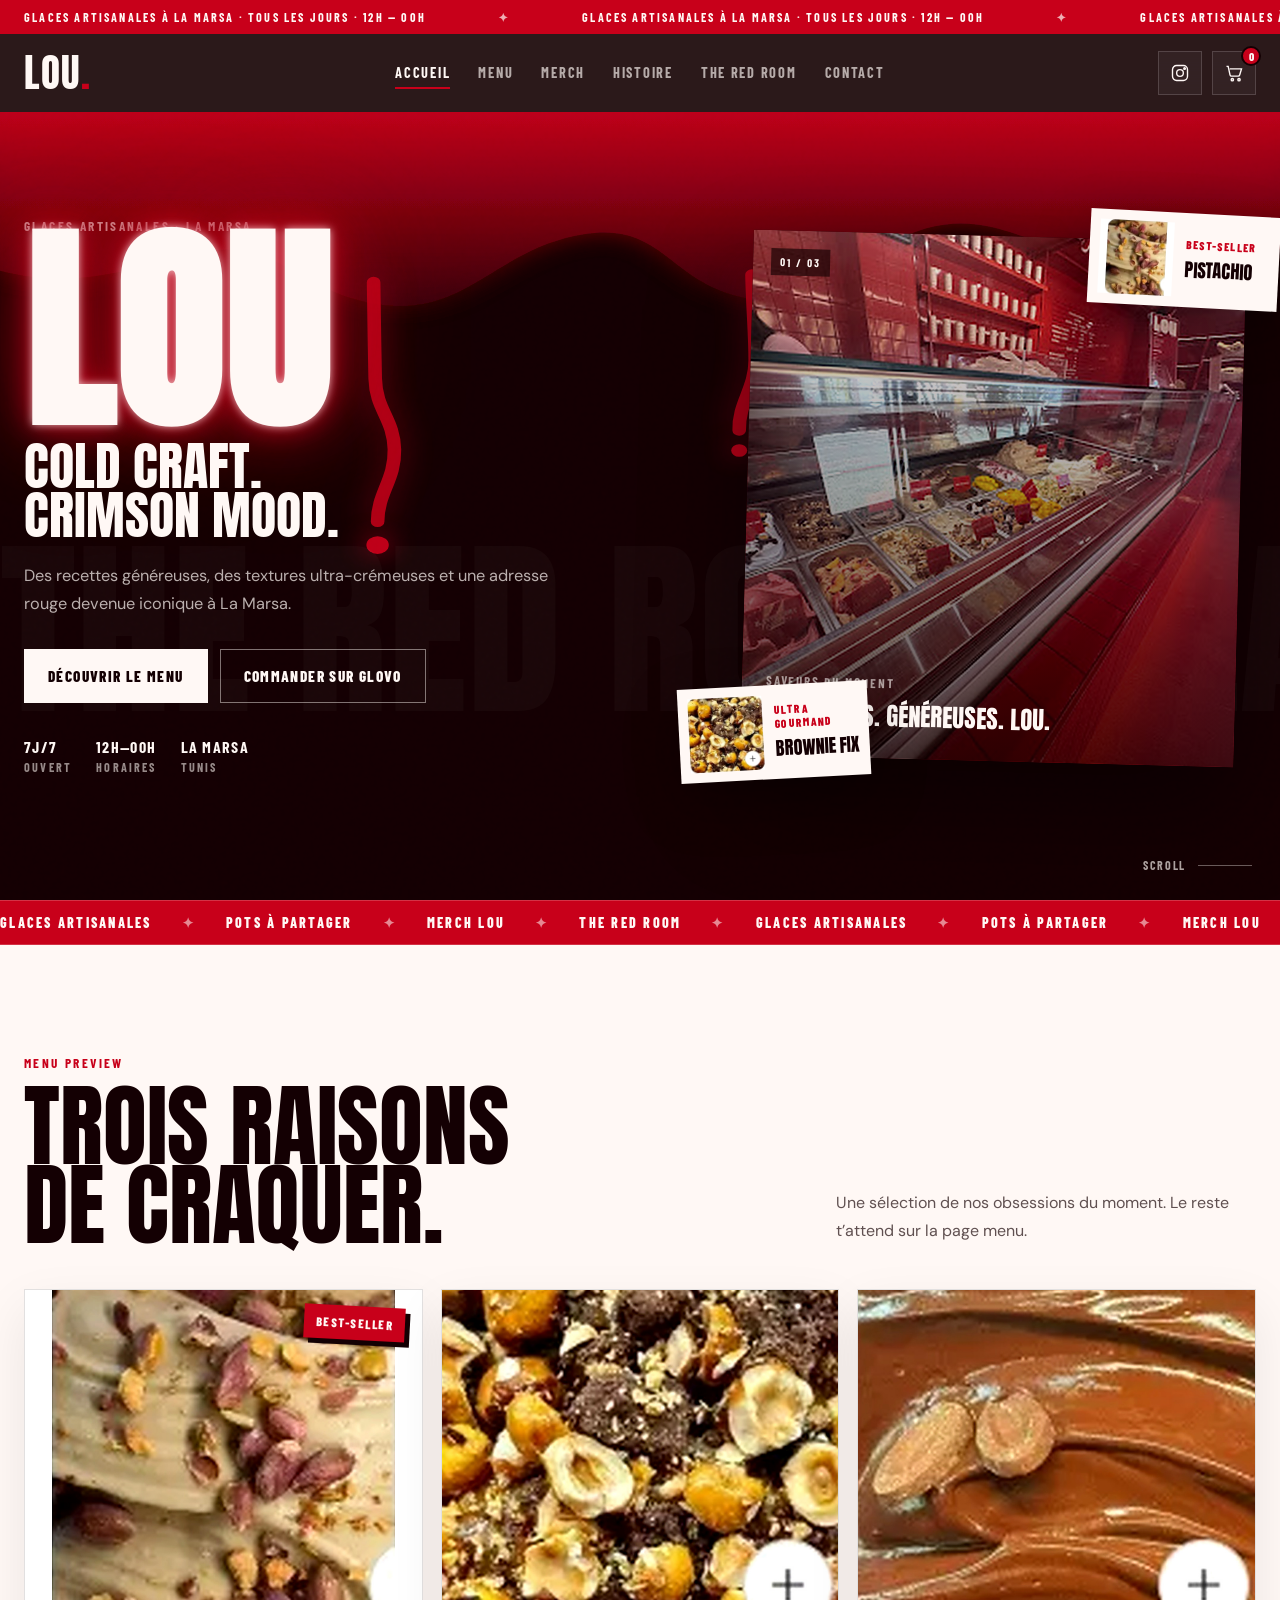
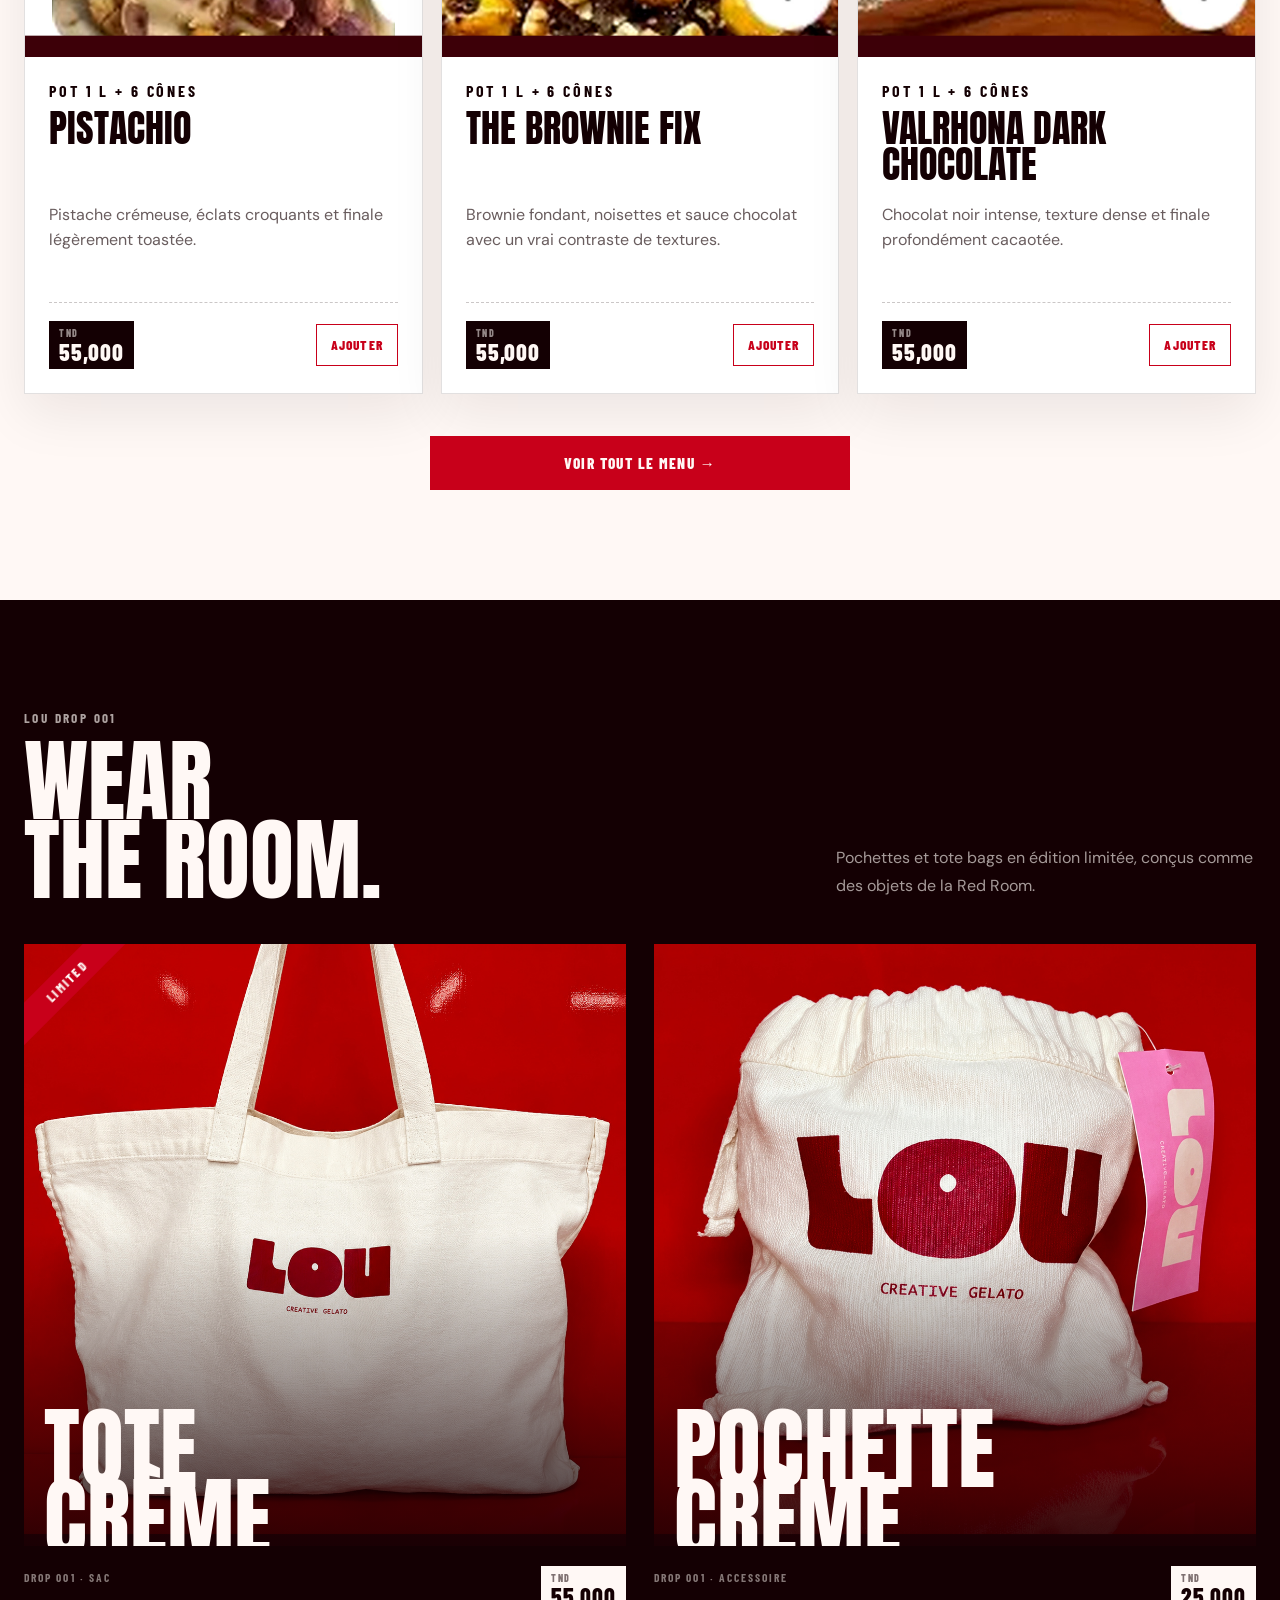
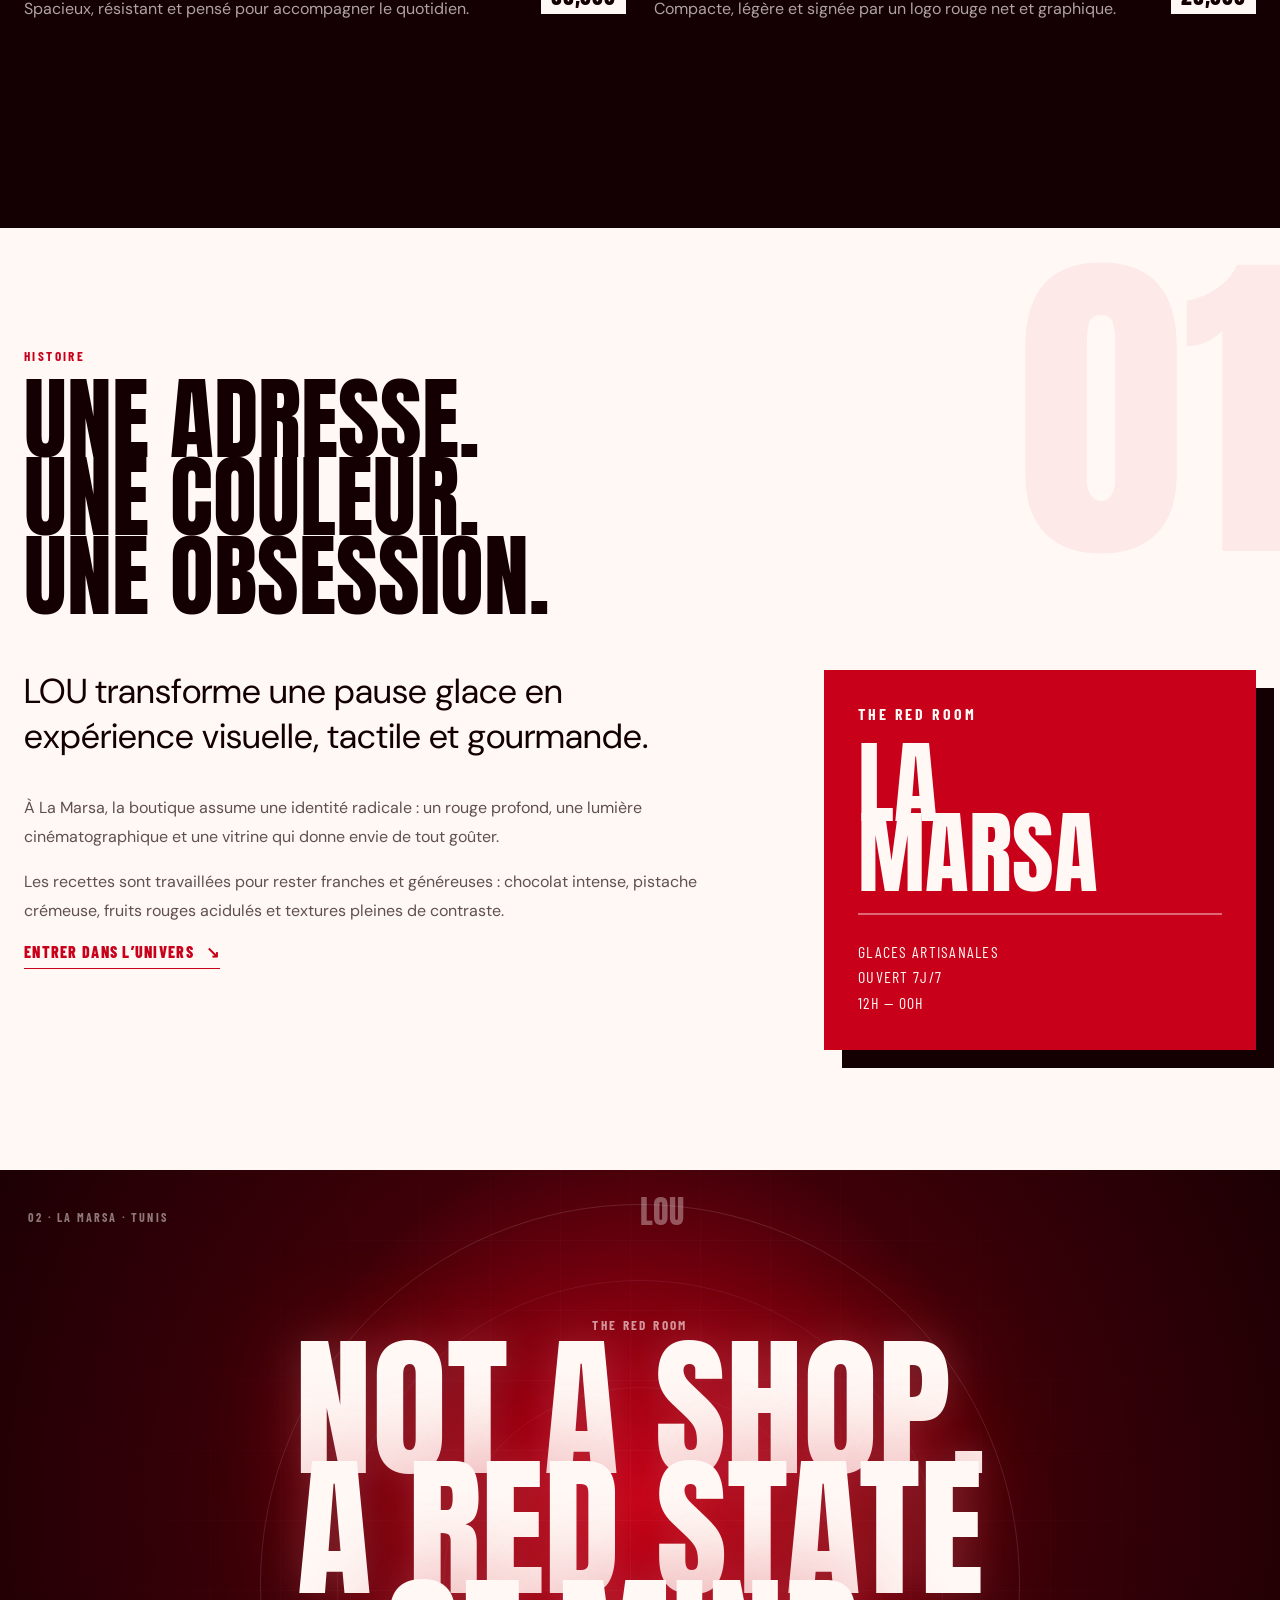
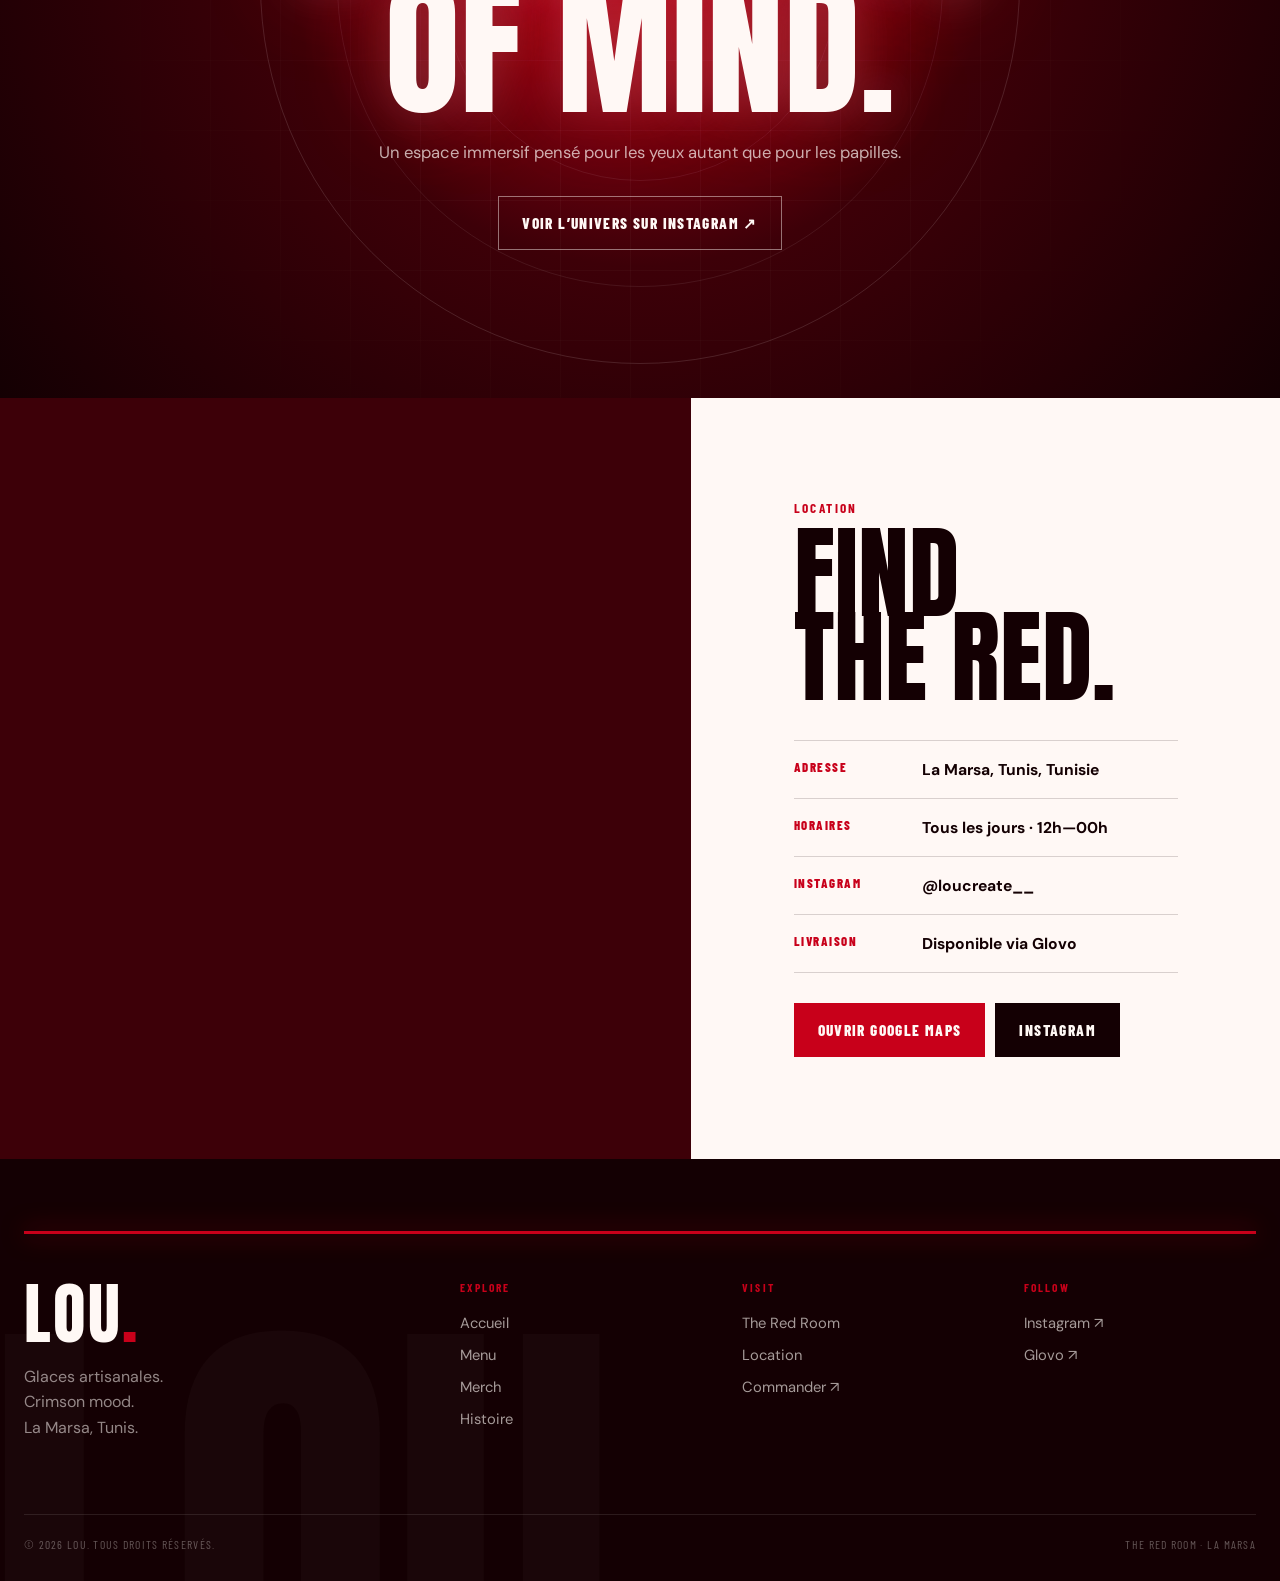
==== index.html @ 0f04a9cf "Add files via upload" ====
<!DOCTYPE html>
<html lang="fr">
<head>
  <meta charset="UTF-8">
  <meta name="viewport" content="width=device-width, initial-scale=1.0">
  <meta name="description" content="LOU — glaces artisanales, The Red Room et merch iconique à La Marsa, Tunis.">
  <meta name="theme-color" content="#140003">
  <title>LOU — Glaces artisanales à La Marsa</title>

  <link rel="preconnect" href="https://fonts.googleapis.com">
  <link rel="preconnect" href="https://fonts.gstatic.com" crossorigin>
  <link href="https://fonts.googleapis.com/css2?family=Anton&family=Barlow+Condensed:wght@500;600;700;800&family=DM+Sans:opsz,wght@9..40,400;9..40,500;9..40,600;9..40,700&display=swap" rel="stylesheet">
  <link rel="icon" href="data:image/svg+xml,<svg xmlns='http://www.w3.org/2000/svg' viewBox='0 0 100 100'><text y='.9em' font-size='90'>🍦</text></svg>">
  <link rel="stylesheet" href="style.css">
  <script src="script.js" defer></script>
</head>
<body class="page-home is-entering">
  <div class="page-transition" aria-hidden="true"><span>LOU.</span></div>

  <div class="announcement" aria-label="Informations pratiques">
    <div class="announcement-track">
      <span>GLACES ARTISANALES À LA MARSA · TOUS LES JOURS · 12H — 00H</span>
      <span aria-hidden="true">GLACES ARTISANALES À LA MARSA · TOUS LES JOURS · 12H — 00H</span>
      <span aria-hidden="true">GLACES ARTISANALES À LA MARSA · TOUS LES JOURS · 12H — 00H</span>
    </div>
  </div>

  <header class="site-header" id="siteHeader">
    <a class="brand" href="index.html" aria-label="Accueil LOU">LOU<span>.</span></a>

    <nav class="desktop-nav" aria-label="Navigation principale">
      <a data-nav="home" href="index.html">Accueil</a>
      <a data-nav="menu" href="menu.html">Menu</a>
      <a data-nav="merch" href="merch.html">Merch</a>
      <a href="index.html#histoire">Histoire</a>
      <a href="index.html#red-room">The Red Room</a>
      <a href="index.html#location">Contact</a>
    </nav>

    <div class="header-actions">
      <a class="icon-link" href="https://www.instagram.com/loucreate__/" target="_blank" rel="noopener" aria-label="Instagram LOU">
        <svg viewBox="0 0 24 24" aria-hidden="true"><rect x="3" y="3" width="18" height="18" rx="5"></rect><circle cx="12" cy="12" r="4"></circle><circle cx="17.5" cy="6.5" r="1"></circle></svg>
      </a>
      <a class="cart-button" href="https://glovoapp.com/fr/tn/tunis/stores/lou-tis" target="_blank" rel="noopener" aria-label="Commander sur Glovo">
        <svg viewBox="0 0 24 24" aria-hidden="true"><path d="M3 4h2l2.2 10.2a2 2 0 0 0 2 1.6h7.7a2 2 0 0 0 1.9-1.4L21 7H7"></path><circle cx="10" cy="20" r="1.4"></circle><circle cx="18" cy="20" r="1.4"></circle></svg>
        <span class="cart-count" id="cartCount">0</span>
      </a>
      <button class="menu-toggle" id="menuToggle" type="button" aria-label="Ouvrir le menu" aria-expanded="false" aria-controls="mobileMenu"><span></span><span></span></button>
    </div>

    <nav class="mobile-menu" id="mobileMenu" aria-label="Navigation mobile">
      <a data-nav="home" href="index.html">Accueil</a>
      <a data-nav="menu" href="menu.html">Menu</a>
      <a data-nav="merch" href="merch.html">Merch</a>
      <a href="index.html#histoire">Histoire</a>
      <a href="index.html#red-room">The Red Room</a>
      <a href="index.html#location">Contact</a>
      <a class="mobile-menu-cta" href="https://glovoapp.com/fr/tn/tunis/stores/lou-tis" target="_blank" rel="noopener">Commander sur Glovo ↗</a>
    </nav>
  </header>

  <main>
    <section class="hero hero-home" id="accueil">
      <div class="hero-cursor-glow" id="heroCursorGlow" aria-hidden="true"></div>
      <svg class="hero-drip" viewBox="0 0 1600 900" preserveAspectRatio="none" aria-hidden="true">
        <defs>
          <linearGradient id="dripGradient" x1="0" x2="0" y1="0" y2="1"><stop offset="0%" stop-color="#C8001A" stop-opacity=".98"></stop><stop offset="100%" stop-color="#3D0008" stop-opacity=".9"></stop></linearGradient>
          <filter id="dripGlow" x="-30%" y="-30%" width="160%" height="160%"><feGaussianBlur stdDeviation="18" result="blur"></feGaussianBlur><feMerge><feMergeNode in="blur"></feMergeNode><feMergeNode in="SourceGraphic"></feMergeNode></feMerge></filter>
        </defs>
        <path class="drip-surface" d="M0 0H1600V218C1512 188 1458 254 1372 233C1283 211 1237 156 1157 185C1066 219 1037 316 940 297C835 276 832 173 730 194C616 217 583 330 467 304C372 283 344 197 252 223C156 250 96 283 0 252V0Z" fill="url(#dripGradient)" filter="url(#dripGlow)"></path>
        <path class="drip-thread drip-one" d="M467 270C467 270 468 369 469 423C470 473 492 486 493 535C494 584 472 604 472 650"></path>
        <path class="drip-thread drip-two" d="M940 258C941 315 944 350 944 394C944 439 923 461 924 505"></path>
        <path class="drip-thread drip-three" d="M1288 212C1288 252 1289 299 1289 344C1289 382 1275 405 1276 443"></path>
        <circle class="drip-drop drip-drop-one" cx="472" cy="687" r="14"></circle><circle class="drip-drop drip-drop-two" cx="924" cy="537" r="10"></circle><circle class="drip-drop drip-drop-three" cx="1276" cy="474" r="8"></circle>
      </svg>
      <div class="hero-noise" aria-hidden="true"></div>
      <div class="hero-marquee" aria-hidden="true">THE RED ROOM · LA MARSA · THE RED ROOM · LA MARSA ·</div>

      <div class="hero-inner container">
        <div class="hero-copy reveal">
          <p class="eyebrow eyebrow-light">Glaces artisanales · La Marsa</p>
          <h1 class="hero-logo" aria-label="LOU">LOU</h1>
          <p class="hero-tagline">Cold craft.<br>Crimson mood.</p>
          <p class="hero-description">Des recettes généreuses, des textures ultra-crémeuses et une adresse rouge devenue iconique à La Marsa.</p>
          <div class="hero-actions">
            <a class="button button-cream" href="menu.html">Découvrir le menu</a>
            <a class="button button-outline-light" href="https://glovoapp.com/fr/tn/tunis/stores/lou-tis" target="_blank" rel="noopener">Commander sur Glovo</a>
          </div>
          <div class="hero-meta"><span><b>7J/7</b> Ouvert</span><span><b>12h—00h</b> Horaires</span><span><b>La Marsa</b> Tunis</span></div>
        </div>

        <div class="hero-visual reveal">
          <div class="hero-image-frame">
            <img src="assets/lou-vitrine.png" alt="Vitrine de glaces artisanales LOU à La Marsa">
            <span class="hero-image-index">01 / 03</span>
            <div class="hero-image-caption"><span>Saveurs du moment</span><strong>Crémeuses. Généreuses. LOU.</strong></div>
          </div>
          <article class="hero-floating-card hero-floating-card-top"><img src="assets/menu-pistachio.jpg" alt="Glace Pistachio"><div><span>Best-seller</span><strong>Pistachio</strong></div></article>
          <article class="hero-floating-card hero-floating-card-bottom"><img src="assets/menu-brownie-fix.jpg" alt="Glace The Brownie Fix"><div><span>Ultra gourmand</span><strong>Brownie Fix</strong></div></article>
        </div>
      </div>

      <a class="hero-scroll" href="#menu-preview" aria-label="Découvrir la suite"><span>Scroll</span><i></i></a>
    </section>

    <section class="ticker" aria-label="Atouts LOU"><div class="ticker-track"><span>GLACES ARTISANALES</span><i>✦</i><span>POTS À PARTAGER</span><i>✦</i><span>MERCH LOU</span><i>✦</i><span>THE RED ROOM</span><i>✦</i><span>GLACES ARTISANALES</span><i>✦</i><span>POTS À PARTAGER</span><i>✦</i><span>MERCH LOU</span><i>✦</i><span>THE RED ROOM</span><i>✦</i></div></section>

    <section class="preview-section menu-preview" id="menu-preview">
      <div class="section-heading container reveal">
        <div><p class="eyebrow eyebrow-red">Menu preview</p><h2>Trois raisons<br>de craquer.</h2></div>
        <p class="heading-copy">Une sélection de nos obsessions du moment. Le reste t’attend sur la page menu.</p>
      </div>

      <div class="preview-grid container">
        <article class="preview-card menu-preview-card reveal" data-menu-card data-parallax="0.05">
          <span class="floating-badge">BEST-SELLER</span>
          <div class="preview-media"><img src="assets/menu-pistachio.jpg" alt="Glace Pistachio"></div>
          <div class="preview-card-copy"><span class="utility-label">Pot 1 L + 6 cônes</span><h3>Pistachio</h3><p>Pistache crémeuse, éclats croquants et finale légèrement toastée.</p><div class="preview-card-bottom"><strong class="price-tag"><small>TND</small> 55,000</strong><button class="add-button" type="button" data-product="Pistachio">Ajouter</button></div></div>
        </article>

        <article class="preview-card menu-preview-card reveal" data-menu-card data-parallax="0.08">
          <div class="preview-media"><img src="assets/menu-brownie-fix.jpg" alt="The Brownie Fix"></div>
          <div class="preview-card-copy"><span class="utility-label">Pot 1 L + 6 cônes</span><h3>The Brownie Fix</h3><p>Brownie fondant, noisettes et sauce chocolat avec un vrai contraste de textures.</p><div class="preview-card-bottom"><strong class="price-tag"><small>TND</small> 55,000</strong><button class="add-button" type="button" data-product="The Brownie Fix">Ajouter</button></div></div>
        </article>

        <article class="preview-card menu-preview-card reveal" data-menu-card data-parallax="0.06">
          <div class="preview-media"><img src="assets/menu-valrhona.jpg" alt="Valrhona Dark Chocolate"></div>
          <div class="preview-card-copy"><span class="utility-label">Pot 1 L + 6 cônes</span><h3>Valrhona Dark Chocolate</h3><p>Chocolat noir intense, texture dense et finale profondément cacaotée.</p><div class="preview-card-bottom"><strong class="price-tag"><small>TND</small> 55,000</strong><button class="add-button" type="button" data-product="Valrhona Dark Chocolate">Ajouter</button></div></div>
        </article>
      </div>

      <div class="section-cta container reveal"><a class="button button-red button-wide" href="menu.html">Voir tout le menu →</a></div>
    </section>

    <section class="preview-section merch-preview">
      <div class="section-heading section-heading-dark container reveal">
        <div><p class="eyebrow eyebrow-light">LOU Drop 001</p><h2>Wear<br>the room.</h2></div>
        <p class="heading-copy">Pochettes et tote bags en édition limitée, conçus comme des objets de la Red Room.</p>
      </div>

      <div class="merch-preview-grid container">
        <article class="merch-editorial-card reveal" data-parallax="0.06">
          <div class="merch-editorial-media"><span class="limited-ribbon">LIMITED</span><img src="assets/merch-tote-creme.jpg" alt="Tote Bag Crème LOU"><h3>TOTE<br>CRÈME</h3></div>
          <div class="merch-editorial-info"><div><span>DROP 001 · SAC</span><p>Spacieux, résistant et pensé pour accompagner le quotidien.</p></div><strong class="price-tag price-tag-dark"><small>TND</small> 55,000</strong></div>
        </article>
        <article class="merch-editorial-card reveal" data-parallax="0.09">
          <div class="merch-editorial-media"><img src="assets/merch-pochette-creme.jpg" alt="Pochette Crème LOU"><h3>POCHETTE<br>CRÈME</h3></div>
          <div class="merch-editorial-info"><div><span>DROP 001 · ACCESSOIRE</span><p>Compacte, légère et signée par un logo rouge net et graphique.</p></div><strong class="price-tag price-tag-dark"><small>TND</small> 25,000</strong></div>
        </article>
      </div>

      <div class="section-cta container reveal"><a class="button button-cream button-wide" href="merch.html">Voir toute la collection →</a></div>
    </section>

    <section class="story-section" id="histoire">
      <div class="story-number" aria-hidden="true">01</div>
      <div class="story-heading container reveal"><p class="eyebrow eyebrow-red">Histoire</p><h2>Une adresse.<br>Une couleur.<br>Une obsession.</h2></div>
      <div class="story-content container">
        <div class="story-copy reveal"><p class="story-lead">LOU transforme une pause glace en expérience visuelle, tactile et gourmande.</p><p>À La Marsa, la boutique assume une identité radicale : un rouge profond, une lumière cinématographique et une vitrine qui donne envie de tout goûter.</p><p>Les recettes sont travaillées pour rester franches et généreuses : chocolat intense, pistache crémeuse, fruits rouges acidulés et textures pleines de contraste.</p><a class="text-link" href="#red-room">Entrer dans l’univers <span>↘</span></a></div>
        <aside class="story-poster reveal"><span class="story-poster-label">THE RED ROOM</span><strong>LA<br>MARSA</strong><div class="story-poster-rule"></div><p>Glaces artisanales<br>Ouvert 7J/7<br>12h — 00h</p></aside>
      </div>
    </section>

    <section class="red-room-section" id="red-room">
      <div class="red-room-lines" aria-hidden="true"></div>
      <p class="red-room-index">02 · LA MARSA · TUNIS</p>
      <div class="red-room-copy reveal"><p class="eyebrow eyebrow-light">The Red Room</p><h2>Not a shop.<br>A red state<br>of mind.</h2><p>Un espace immersif pensé pour les yeux autant que pour les papilles.</p><a class="button button-outline-light" href="https://www.instagram.com/loucreate__/" target="_blank" rel="noopener">Voir l’univers sur Instagram ↗</a></div>
      <div class="red-room-orbit" aria-hidden="true"><span>LOU</span></div>
    </section>

    <section class="location-section" id="location">
      <div class="map-wrap reveal"><iframe src="https://www.google.com/maps/embed?pb=!1m18!1m12!1m3!1d3191.805!2d10.3302903!3d36.8807228!2m3!1f0!2f0!3f0!3m2!1i1024!2i768!4f13.1!3m3!1m2!1s0x12e2b5000ab8ae45%3A0xb8178661808ec50d!2sLOU+(glace)!5e0!3m2!1sfr!2stn!4v1700000000000!5m2!1sfr!2stn" loading="lazy" allowfullscreen referrerpolicy="no-referrer-when-downgrade" title="Carte de LOU à La Marsa"></iframe></div>
      <div class="location-card reveal"><p class="eyebrow eyebrow-red">Location</p><h2>Find<br>the red.</h2><div class="location-list"><div><span>Adresse</span><strong>La Marsa, Tunis, Tunisie</strong></div><div><span>Horaires</span><strong>Tous les jours · 12h—00h</strong></div><div><span>Instagram</span><strong>@loucreate__</strong></div><div><span>Livraison</span><strong>Disponible via Glovo</strong></div></div><div class="location-actions"><a class="button button-red" href="https://www.google.com/maps/place/LOU+(glace)/@36.8807228,10.3328652,17z" target="_blank" rel="noopener">Ouvrir Google Maps</a><a class="button button-dark" href="https://www.instagram.com/loucreate__/" target="_blank" rel="noopener">Instagram</a></div></div>
    </section>
  </main>

  <footer class="site-footer">
    <div class="footer-watermark" aria-hidden="true">LOU</div><div class="footer-topline"></div>
    <div class="footer-grid container">
      <div class="footer-intro"><a class="footer-brand" href="index.html">LOU<span>.</span></a><p>Glaces artisanales.<br>Crimson mood.<br>La Marsa, Tunis.</p></div>
      <div class="footer-column"><span>EXPLORE</span><a href="index.html">Accueil</a><a href="menu.html">Menu</a><a href="merch.html">Merch</a><a href="index.html#histoire">Histoire</a></div>
      <div class="footer-column"><span>VISIT</span><a href="index.html#red-room">The Red Room</a><a href="index.html#location">Location</a><a href="https://glovoapp.com/fr/tn/tunis/stores/lou-tis" target="_blank" rel="noopener">Commander ↗</a></div>
      <div class="footer-column"><span>FOLLOW</span><a href="https://www.instagram.com/loucreate__/" target="_blank" rel="noopener">Instagram ↗</a><a href="https://glovoapp.com/fr/tn/tunis/stores/lou-tis" target="_blank" rel="noopener">Glovo ↗</a></div>
    </div>
    <div class="footer-bottom container"><span>© 2026 LOU. Tous droits réservés.</span><span>THE RED ROOM · LA MARSA</span></div>
  </footer>

  <div class="toast" id="toast" role="status" aria-live="polite"></div>
</body>
</html>
---- style.css ----
:root {
  --red: #C8001A;
  --black: #140003;
  --cream: #FFF8F5;
  --garnet: #3D0008;
  --red-deep: #76000f;
  --display: "Anton", sans-serif;
  --body: "DM Sans", sans-serif;
  --utility: "Barlow Condensed", sans-serif;
  --container: min(1240px, calc(100vw - 48px));
  --header-h: 78px;
  --announcement-h: 34px;
}

* { box-sizing: border-box; }
html { scroll-behavior: smooth; }
body { margin: 0; color: var(--black); background: var(--cream); font-family: var(--body); overflow-x: hidden; -webkit-font-smoothing: antialiased; }
body.menu-open { overflow: hidden; }
img { display: block; width: 100%; }
a { color: inherit; text-decoration: none; }
button, a { font: inherit; }
button { color: inherit; }
::selection { color: var(--cream); background: var(--red); }
.container { width: var(--container); margin-inline: auto; }

.eyebrow, .utility-label, .announcement, .hero-meta, .hero-image-index, .menu-card-kicker, .filter-label, .page-hero-kicker, .story-poster-label, .red-room-index, .footer-column > span, .merch-editorial-info span, .merch-drop-copy .utility-label { font-family: var(--utility); font-weight: 700; letter-spacing: .18em; text-transform: uppercase; }
.eyebrow { margin: 0 0 16px; font-size: .83rem; }
.eyebrow-red { color: var(--red); }
.eyebrow-light { color: rgba(255,248,245,.66); }

.button { position: relative; isolation: isolate; min-height: 54px; display: inline-flex; align-items: center; justify-content: center; gap: 10px; padding: 14px 23px; border: 1px solid transparent; font-family: var(--utility); font-size: .96rem; font-weight: 800; letter-spacing: .09em; text-transform: uppercase; overflow: hidden; cursor: pointer; transition: color .25s ease, border-color .25s ease, transform .25s ease, background .25s ease; }
.button::before { content: ""; position: absolute; inset: 0; z-index: -1; background: var(--button-hover-bg, var(--red)); transform: translateY(103%); transition: transform .3s cubic-bezier(.22,1,.36,1); }
.button:hover { transform: translateY(-2px); }
.button:hover::before { transform: translateY(0); }
.button-cream { --button-hover-bg: var(--red); color: var(--black); background: var(--cream); }
.button-cream:hover { color: var(--cream); }
.button-outline-light { --button-hover-bg: var(--cream); color: var(--cream); border-color: rgba(255,248,245,.46); background: transparent; }
.button-outline-light:hover { color: var(--black); border-color: var(--cream); }
.button-red { --button-hover-bg: var(--black); color: var(--cream); background: var(--red); }
.button-red:hover { color: var(--cream); }
.button-dark { --button-hover-bg: var(--red); color: var(--cream); background: var(--black); }
.button-wide { min-width: min(420px, 100%); }
.text-link { width: fit-content; display: inline-flex; align-items: center; gap: 12px; padding-bottom: 6px; color: var(--red); border-bottom: 1px solid currentColor; font-family: var(--utility); font-weight: 800; letter-spacing: .08em; text-transform: uppercase; }
.text-link span { transition: transform .25s ease; }
.text-link:hover span { transform: translate(4px,3px); }

.page-transition { position: fixed; inset: 0; z-index: 9999; display: grid; place-items: center; color: var(--cream); background: var(--red); transform: translateY(-100%); pointer-events: none; }
.page-transition span { font-family: var(--display); font-size: clamp(4rem, 14vw, 12rem); letter-spacing: .04em; }
body.is-entering .page-transition { animation: pageReveal .75s cubic-bezier(.77,0,.18,1) both; }
body.is-leaving .page-transition { pointer-events: all; animation: pageCover .55s cubic-bezier(.77,0,.18,1) both; }
@keyframes pageReveal { 0% { transform: translateY(0); } 100% { transform: translateY(100%); } }
@keyframes pageCover { 0% { transform: translateY(-100%); } 100% { transform: translateY(0); } }

.announcement { position: relative; z-index: 1100; height: var(--announcement-h); overflow: hidden; color: var(--cream); background: var(--red); font-size: .76rem; white-space: nowrap; }
.announcement-track { min-width: max-content; height: 100%; display: flex; align-items: center; gap: 72px; padding-left: 24px; animation: announcementScroll 24s linear infinite; }
.announcement-track span::after { content: "✦"; margin-left: 72px; opacity: .7; }
@keyframes announcementScroll { to { transform: translateX(-33.333%); } }

.site-header { position: sticky; top: 0; z-index: 1000; min-height: var(--header-h); display: grid; grid-template-columns: 1fr auto 1fr; align-items: center; gap: 24px; padding: 12px max(24px, calc((100vw - 1240px)/2)); color: var(--cream); background: rgba(20,0,3,.9); border-bottom: 1px solid transparent; backdrop-filter: blur(18px); transition: border-color .25s ease, box-shadow .25s ease, background .25s ease; }
.site-header.is-scrolled { background: rgba(20,0,3,.97); border-color: rgba(255,248,245,.12); box-shadow: 0 16px 48px rgba(20,0,3,.28); }
.brand, .footer-brand { width: fit-content; font-family: var(--display); line-height: 1; letter-spacing: .03em; }
.brand { font-size: 2.45rem; }
.brand span, .footer-brand span { color: var(--red); }
.desktop-nav { display: flex; align-items: center; justify-content: center; gap: 28px; }
.desktop-nav a { position: relative; padding: 9px 0; color: rgba(255,248,245,.66); font-family: var(--utility); font-size: .9rem; font-weight: 700; letter-spacing: .12em; text-transform: uppercase; transition: color .25s ease; }
.desktop-nav a::after { content: ""; position: absolute; left: 50%; right: 50%; bottom: 1px; height: 2px; background: var(--red); transition: left .25s ease, right .25s ease; }
.desktop-nav a:hover { color: var(--cream); }
.desktop-nav a:hover::after { left: 0; right: 0; }
.page-home [data-nav="home"], .page-menu [data-nav="menu"], .page-merch [data-nav="merch"] { color: var(--cream); }
.page-home .desktop-nav [data-nav="home"]::after, .page-menu .desktop-nav [data-nav="menu"]::after, .page-merch .desktop-nav [data-nav="merch"]::after { left: 0; right: 0; }
.header-actions { justify-self: end; display: flex; align-items: center; gap: 10px; }
.icon-link, .cart-button, .menu-toggle { width: 44px; height: 44px; display: grid; place-items: center; border: 1px solid rgba(255,248,245,.16); background: rgba(255,248,245,.04); transition: border-color .25s ease, background .25s ease; }
.icon-link:hover, .cart-button:hover, .menu-toggle:hover { border-color: rgba(255,248,245,.5); background: rgba(255,248,245,.1); }
.icon-link svg, .cart-button svg { width: 20px; fill: none; stroke: currentColor; stroke-width: 1.65; }
.cart-button { position: relative; }
.cart-count { position: absolute; top: -6px; right: -6px; min-width: 20px; height: 20px; display: grid; place-items: center; padding: 0 5px; border: 2px solid var(--black); border-radius: 99px; color: var(--cream); background: var(--red); font-family: var(--utility); font-size: .72rem; font-weight: 800; }
.menu-toggle { display: none; position: relative; cursor: pointer; }
.menu-toggle span { position: absolute; width: 20px; height: 2px; background: var(--cream); transition: transform .25s ease, top .25s ease; }
.menu-toggle span:first-child { top: 17px; }
.menu-toggle span:last-child { top: 25px; }
.menu-toggle.is-open span:first-child { top: 21px; transform: rotate(45deg); }
.menu-toggle.is-open span:last-child { top: 21px; transform: rotate(-45deg); }
.mobile-menu { position: fixed; inset: calc(var(--announcement-h) + var(--header-h)) 0 0; z-index: 999; display: none; flex-direction: column; align-items: stretch; gap: 0; padding: 32px 24px; color: var(--cream); background: var(--black); transform: translateY(-12px); opacity: 0; pointer-events: none; transition: opacity .25s ease, transform .25s ease; }
.mobile-menu a { padding: 17px 0; border-bottom: 1px solid rgba(255,248,245,.12); font-family: var(--display); font-size: 2.2rem; text-transform: uppercase; }
.mobile-menu a[data-nav] { color: rgba(255,248,245,.64); }
.page-home .mobile-menu [data-nav="home"], .page-menu .mobile-menu [data-nav="menu"], .page-merch .mobile-menu [data-nav="merch"] { color: var(--cream); }
.mobile-menu .mobile-menu-cta { margin-top: 18px; padding: 18px; color: var(--cream); background: var(--red); font-family: var(--utility); font-size: 1rem; text-align: center; }
.mobile-menu.is-open { opacity: 1; transform: none; pointer-events: auto; }

.hero { position: relative; min-height: calc(100svh - var(--announcement-h) - var(--header-h)); display: grid; align-items: center; overflow: hidden; color: var(--cream); background: var(--black); }
.hero-noise { position: absolute; inset: 0; z-index: 1; opacity: .16; pointer-events: none; background-image: url("data:image/svg+xml,%3Csvg viewBox='0 0 180 180' xmlns='http://www.w3.org/2000/svg'%3E%3Cfilter id='n'%3E%3CfeTurbulence type='fractalNoise' baseFrequency='.9' numOctaves='3' stitchTiles='stitch'/%3E%3C/filter%3E%3Crect width='100%25' height='100%25' filter='url(%23n)' opacity='.45'/%3E%3C/svg%3E"); mix-blend-mode: soft-light; }
.hero-drip { position: absolute; top: 0; left: 0; z-index: 0; width: 100%; height: 72%; opacity: .95; }
.drip-thread { fill: none; stroke: rgba(200,0,26,.9); stroke-width: 17; stroke-linecap: round; filter: drop-shadow(0 0 20px rgba(200,0,26,.5)); animation: dripStretch 5s ease-in-out infinite alternate; transform-origin: top; }
.drip-two { animation-delay: -1.4s; }
.drip-three { animation-delay: -2.8s; }
.drip-drop { fill: var(--red); filter: drop-shadow(0 0 18px rgba(200,0,26,.8)); animation: dropFloat 2.8s ease-in-out infinite; }
.drip-drop-two { animation-delay: -.8s; }
.drip-drop-three { animation-delay: -1.6s; }
@keyframes dripStretch { 50% { transform: scaleY(1.08); } }
@keyframes dropFloat { 50% { transform: translateY(18px); opacity: .45; } }
.hero-cursor-glow { position: absolute; z-index: 1; width: 420px; height: 420px; border-radius: 50%; background: radial-gradient(circle, rgba(200,0,26,.24), rgba(200,0,26,0) 68%); transform: translate(-50%,-50%); filter: blur(18px); opacity: 0; pointer-events: none; transition: opacity .25s ease; }
.hero:hover .hero-cursor-glow { opacity: 1; }
.hero-marquee { position: absolute; left: 0; right: 0; bottom: 16%; z-index: 0; color: rgba(255,248,245,.028); font-family: var(--display); font-size: clamp(6rem, 15vw, 15rem); white-space: nowrap; animation: heroMarquee 30s linear infinite; }
@keyframes heroMarquee { to { transform: translateX(-50%); } }
.hero-inner { position: relative; z-index: 3; display: grid; grid-template-columns: minmax(0,1.02fr) minmax(360px,.98fr); align-items: center; gap: clamp(36px,6vw,90px); padding-block: 80px 100px; }
.hero-copy { max-width: 650px; }
.hero-logo { margin: 0; font-family: var(--display); font-size: clamp(8rem, 17vw, 15.5rem); line-height: .77; letter-spacing: .015em; text-shadow: 0 0 8px rgba(255,248,245,.75), 0 0 28px rgba(200,0,26,.95), 0 0 72px rgba(200,0,26,.68), 0 0 140px rgba(200,0,26,.32); animation: neonPulse 3.2s ease-in-out infinite alternate; }
@keyframes neonPulse { 0%, 18%, 22%, 100% { opacity: 1; } 20% { opacity: .86; } 21% { opacity: .96; } 55% { text-shadow: 0 0 10px rgba(255,248,245,.9),0 0 34px rgba(200,0,26,1),0 0 96px rgba(200,0,26,.72),0 0 180px rgba(200,0,26,.42); } }
.hero-tagline { margin: 24px 0 0; font-family: var(--display); font-size: clamp(2.1rem,4.1vw,4.6rem); line-height: .93; text-transform: uppercase; }
.hero-description { max-width: 570px; margin: 22px 0 0; color: rgba(255,248,245,.7); font-size: 1.02rem; line-height: 1.75; }
.hero-actions { display: flex; flex-wrap: wrap; gap: 12px; margin-top: 30px; }
.hero-meta { display: flex; flex-wrap: wrap; gap: 24px; margin-top: 34px; color: rgba(255,248,245,.56); font-size: .76rem; }
.hero-meta span { display: grid; gap: 4px; }
.hero-meta b { color: var(--cream); font-size: 1rem; letter-spacing: .08em; }
.hero-visual { position: relative; min-height: 590px; }
.hero-image-frame { position: absolute; inset: 6% 3% 5% 10%; overflow: hidden; background: var(--garnet); box-shadow: 0 42px 100px rgba(0,0,0,.46); transform: rotate(1.5deg); }
.hero-image-frame::after { content: ""; position: absolute; inset: 0; background: linear-gradient(180deg, rgba(20,0,3,.05), rgba(20,0,3,.72)); }
.hero-image-frame img { height: 100%; object-fit: cover; filter: saturate(.82) contrast(1.08); }
.hero-image-index { position: absolute; top: 18px; left: 18px; z-index: 2; padding: 7px 9px; color: var(--cream); background: rgba(20,0,3,.66); font-size: .7rem; }
.hero-image-caption { position: absolute; left: 24px; right: 24px; bottom: 24px; z-index: 2; display: grid; gap: 6px; }
.hero-image-caption span { color: rgba(255,248,245,.62); font-family: var(--utility); font-size: .8rem; font-weight: 700; letter-spacing: .14em; text-transform: uppercase; }
.hero-image-caption strong { font-family: var(--display); font-size: 1.55rem; font-weight: 400; text-transform: uppercase; }
.hero-floating-card { position: absolute; z-index: 4; width: 190px; display: grid; grid-template-columns: 74px 1fr; gap: 12px; align-items: center; padding: 10px; color: var(--black); background: var(--cream); box-shadow: 0 18px 55px rgba(0,0,0,.3); }
.hero-floating-card img { aspect-ratio: 1; object-fit: cover; }
.hero-floating-card div { display: grid; gap: 4px; }
.hero-floating-card span { color: var(--red); font-family: var(--utility); font-size: .72rem; font-weight: 800; letter-spacing: .12em; text-transform: uppercase; }
.hero-floating-card strong { font-family: var(--display); font-size: 1.15rem; font-weight: 400; text-transform: uppercase; }
.hero-floating-card-top { top: 2%; right: -4%; transform: rotate(3deg); }
.hero-floating-card-bottom { bottom: 2%; left: -2%; transform: rotate(-3deg); }
.hero-scroll { position: absolute; right: 28px; bottom: 28px; z-index: 4; display: flex; align-items: center; gap: 12px; color: rgba(255,248,245,.65); font-family: var(--utility); font-size: .75rem; font-weight: 700; letter-spacing: .14em; text-transform: uppercase; }
.hero-scroll i { position: relative; width: 54px; height: 1px; background: rgba(255,248,245,.36); overflow: hidden; }
.hero-scroll i::after { content: ""; position: absolute; inset: 0; background: var(--red); transform: translateX(-100%); animation: scrollLine 1.8s ease-in-out infinite; }
@keyframes scrollLine { to { transform: translateX(100%); } }

.ticker { overflow: hidden; color: var(--cream); background: var(--red); border-block: 1px solid rgba(255,248,245,.2); }
.ticker-track { min-width: max-content; display: flex; align-items: center; gap: 30px; padding: 13px 0; font-family: var(--utility); font-size: .88rem; font-weight: 800; letter-spacing: .16em; animation: tickerMove 28s linear infinite; }
.ticker-track i { font-style: normal; opacity: .55; }
@keyframes tickerMove { to { transform: translateX(-50%); } }

.preview-section { padding: 110px 0; }
.menu-preview { background: var(--cream); }
.merch-preview { color: var(--cream); background: var(--black); }
.section-heading { display: grid; grid-template-columns: 1fr minmax(260px,420px); align-items: end; gap: 54px; margin-bottom: 44px; }
.section-heading h2, .story-heading h2, .catalog-intro h2 { margin: 0; font-family: var(--display); font-size: clamp(3.8rem,7vw,7.6rem); font-weight: 400; line-height: .88; text-transform: uppercase; }
.heading-copy, .catalog-intro > p { margin: 0; color: rgba(20,0,3,.68); font-size: 1rem; line-height: 1.75; }
.section-heading-dark .heading-copy { color: rgba(255,248,245,.62); }
.preview-grid { display: grid; grid-template-columns: repeat(3,1fr); gap: 18px; }
.preview-card { position: relative; overflow: hidden; border: 1px solid rgba(20,0,3,.12); background: #fff; box-shadow: 0 20px 50px rgba(20,0,3,.08); transition: transform .35s ease, box-shadow .35s ease; }
.preview-card:hover { transform: translateY(-8px); box-shadow: 0 34px 72px rgba(20,0,3,.14); }
.preview-media { aspect-ratio: 1.08; overflow: hidden; background: var(--garnet); }
.preview-media img { height: 100%; object-fit: cover; transform: translateY(var(--parallax-y,0)) scale(1.08); transition: transform .55s ease; }
.preview-card:hover .preview-media img { transform: translateY(var(--parallax-y,0)) scale(1.14); }
.preview-card-copy { padding: 24px; }
.preview-card-copy h3 { min-height: 2.05em; margin: 9px 0 12px; font-family: var(--display); font-size: clamp(2rem,3vw,3rem); font-weight: 400; line-height: .93; text-transform: uppercase; }
.preview-card-copy > p { min-height: 4.8em; margin: 0; color: rgba(20,0,3,.64); line-height: 1.6; }
.preview-card-bottom { display: flex; align-items: center; justify-content: space-between; gap: 16px; margin-top: 24px; padding-top: 18px; border-top: 1px dashed rgba(20,0,3,.22); }
.floating-badge { position: absolute; top: 16px; right: 16px; z-index: 4; padding: 10px 12px; color: var(--cream); background: var(--red); box-shadow: 5px 5px 0 var(--black); font-family: var(--utility); font-size: .78rem; font-weight: 800; letter-spacing: .12em; transform: rotate(3deg); }
.price-tag { display: inline-grid; gap: 2px; padding: 8px 10px 7px; color: var(--cream); background: var(--black); font-family: var(--utility); font-size: 1.48rem; font-weight: 800; line-height: .92; letter-spacing: .04em; }
.price-tag small { color: rgba(255,248,245,.55); font-size: .62rem; letter-spacing: .16em; }
.price-tag-dark { color: var(--black); background: var(--cream); }
.price-tag-dark small { color: rgba(20,0,3,.55); }
.add-button { position: relative; z-index: 3; min-height: 42px; padding: 9px 14px; border: 1px solid var(--red); color: var(--red); background: transparent; font-family: var(--utility); font-size: .84rem; font-weight: 800; letter-spacing: .08em; text-transform: uppercase; cursor: pointer; transition: color .25s ease, background .25s ease; }
.add-button:hover { color: var(--cream); background: var(--red); }
.add-button-dark { border-color: var(--cream); color: var(--cream); }
.add-button-dark:hover { color: var(--black); background: var(--cream); }
.section-cta { display: flex; justify-content: center; margin-top: 42px; }

.merch-preview-grid { display: grid; grid-template-columns: 1fr 1fr; gap: 28px; }
.merch-editorial-card { min-width: 0; }
.merch-editorial-media { position: relative; aspect-ratio: 1; overflow: hidden; background: var(--garnet); }
.merch-editorial-media::after { content: ""; position: absolute; inset: 0; background: linear-gradient(180deg, transparent 48%, rgba(20,0,3,.84)); }
.merch-editorial-media img { height: 100%; object-fit: cover; transform: translateY(var(--parallax-y,0)) scale(1.08); transition: transform .55s ease; }
.merch-editorial-card:hover img { transform: translateY(var(--parallax-y,0)) scale(1.13); }
.merch-editorial-media h3 { position: absolute; left: 20px; bottom: 12px; z-index: 2; margin: 0; font-family: var(--display); font-size: clamp(3.6rem,7vw,7.4rem); font-weight: 400; line-height: .78; text-transform: uppercase; transform: translateY(15%); transition: transform .35s ease; }
.merch-editorial-card:hover h3 { transform: translateY(4%); }
.limited-ribbon { position: absolute; top: 22px; left: -42px; z-index: 4; width: 170px; padding: 8px; color: var(--cream); background: var(--red); font-family: var(--utility); font-size: .78rem; font-weight: 800; letter-spacing: .18em; text-align: center; transform: rotate(-45deg); }
.merch-editorial-info { display: grid; grid-template-columns: 1fr auto; gap: 18px; align-items: start; padding-top: 20px; }
.merch-editorial-info span { color: rgba(255,248,245,.48); font-size: .72rem; }
.merch-editorial-info p { margin: 9px 0 0; color: rgba(255,248,245,.66); line-height: 1.6; }

.story-section { position: relative; padding: 120px 0; overflow: hidden; background: var(--cream); }
.story-number { position: absolute; right: -1vw; top: 50px; color: rgba(200,0,26,.06); font-family: var(--display); font-size: clamp(12rem,26vw,28rem); line-height: .8; }
.story-heading { position: relative; z-index: 1; margin-bottom: 54px; }
.story-content { position: relative; z-index: 1; display: grid; grid-template-columns: 1.25fr .75fr; gap: 80px; align-items: start; }
.story-copy { max-width: 680px; }
.story-copy p { color: rgba(20,0,3,.68); font-size: 1rem; line-height: 1.8; }
.story-copy .story-lead { margin-top: 0; color: var(--black); font-size: clamp(1.55rem,2.7vw,2.5rem); line-height: 1.3; }
.story-poster { padding: 34px; color: var(--cream); background: var(--red); box-shadow: 18px 18px 0 var(--black); transform: rotate(1.4deg); }
.story-poster > strong { display: block; margin: 24px 0; font-family: var(--display); font-size: clamp(4rem,7vw,7.2rem); font-weight: 400; line-height: .78; }
.story-poster-rule { width: 100%; height: 2px; margin: 24px 0; background: rgba(255,248,245,.42); }
.story-poster p { margin: 0; font-family: var(--utility); font-size: 1rem; line-height: 1.6; letter-spacing: .08em; text-transform: uppercase; }

.red-room-section { position: relative; min-height: 92vh; display: grid; place-items: center; overflow: hidden; padding: 110px 24px; color: var(--cream); background: radial-gradient(circle at 50% 40%, var(--red) 0%, var(--garnet) 45%, var(--black) 100%); }
.red-room-lines { position: absolute; inset: 0; background-image: linear-gradient(rgba(255,248,245,.06) 1px, transparent 1px),linear-gradient(90deg,rgba(255,248,245,.06) 1px, transparent 1px); background-size: 70px 70px; mask-image: radial-gradient(circle at center, black 0, transparent 72%); }
.red-room-index { position: absolute; top: 28px; left: 28px; color: rgba(255,248,245,.48); font-size: .76rem; }
.red-room-copy { position: relative; z-index: 2; max-width: 980px; text-align: center; }
.red-room-copy h2 { margin: 0; font-family: var(--display); font-size: clamp(5rem,12vw,13rem); font-weight: 400; line-height: .78; text-transform: uppercase; text-shadow: 0 0 42px rgba(255,248,245,.14),0 0 90px rgba(200,0,26,.48); }
.red-room-copy > p:not(.eyebrow) { max-width: 620px; margin: 30px auto; color: rgba(255,248,245,.7); font-size: 1.04rem; line-height: 1.7; }
.red-room-orbit { position: absolute; width: min(64vw,760px); aspect-ratio: 1; border: 1px solid rgba(255,248,245,.13); border-radius: 50%; animation: orbit 18s linear infinite; }
.red-room-orbit::before, .red-room-orbit::after { content: ""; position: absolute; inset: 10%; border: 1px solid rgba(255,248,245,.08); border-radius: 50%; }
.red-room-orbit::after { inset: 24%; }
.red-room-orbit span { position: absolute; top: -18px; left: 50%; color: rgba(255,248,245,.35); font-family: var(--display); font-size: 2rem; }
@keyframes orbit { to { transform: rotate(360deg); } }

.location-section { display: grid; grid-template-columns: 1.08fr .92fr; min-height: 720px; background: var(--cream); }
.map-wrap { min-height: 620px; background: var(--garnet); }
.map-wrap iframe { width: 100%; height: 100%; border: 0; filter: grayscale(1) contrast(1.08) sepia(.18); }
.location-card { padding: clamp(60px,8vw,120px); }
.location-card h2 { margin: 0; font-family: var(--display); font-size: clamp(4.5rem,8vw,9rem); font-weight: 400; line-height: .82; text-transform: uppercase; }
.location-list { margin-top: 40px; border-top: 1px solid rgba(20,0,3,.16); }
.location-list > div { display: grid; grid-template-columns: 110px 1fr; gap: 18px; padding: 18px 0; border-bottom: 1px solid rgba(20,0,3,.16); }
.location-list span { color: var(--red); font-family: var(--utility); font-size: .8rem; font-weight: 800; letter-spacing: .12em; text-transform: uppercase; }
.location-list strong { font-size: .98rem; }
.location-actions { display: flex; flex-wrap: wrap; gap: 10px; margin-top: 30px; }

.breadcrumb-wrap { position: relative; z-index: 9; padding: 18px max(24px,calc((100vw - 1240px)/2)); color: var(--cream); background: var(--black); border-bottom: 1px solid rgba(255,248,245,.09); }
.breadcrumb { display: inline-flex; align-items: center; gap: 10px; color: rgba(255,248,245,.62); font-family: var(--utility); font-size: .82rem; font-weight: 700; letter-spacing: .12em; text-transform: uppercase; transition: color .25s ease; }
.breadcrumb:hover { color: var(--cream); }
.breadcrumb span { color: var(--red); }
.page-hero { position: relative; min-height: 65vh; display: grid; place-items: center; overflow: hidden; padding: 84px 24px; color: var(--cream); background: var(--black); text-align: center; }
.page-hero::before { content: ""; position: absolute; width: 56vw; height: 56vw; border-radius: 50%; background: radial-gradient(circle, rgba(200,0,26,.42), transparent 68%); filter: blur(15px); }
.page-hero-grid { position: absolute; inset: 0; background-image: linear-gradient(rgba(255,248,245,.045) 1px, transparent 1px),linear-gradient(90deg,rgba(255,248,245,.045) 1px,transparent 1px); background-size: 72px 72px; mask-image: linear-gradient(180deg,black,transparent 90%); }
.page-hero h1 { position: relative; z-index: 2; margin: 0; font-family: var(--display); font-size: clamp(9rem,27vw,29rem); font-weight: 400; line-height: .76; letter-spacing: .01em; text-shadow: 0 0 22px rgba(255,248,245,.18),0 0 70px rgba(200,0,26,.72),0 0 150px rgba(200,0,26,.4); }
.page-hero-kicker { position: absolute; top: 44px; z-index: 2; color: rgba(255,248,245,.52); font-size: .78rem; }
.page-hero > p:last-child { position: absolute; bottom: 34px; z-index: 2; max-width: 580px; margin: 0; color: rgba(255,248,245,.62); line-height: 1.65; }
.page-hero-merch { background: radial-gradient(circle at center, var(--garnet), var(--black) 62%); }

.catalog-section { padding: 100px 0 130px; }
.catalog-menu { background: var(--cream); }
.merch-catalog-section { color: var(--cream); background: var(--black); }
.catalog-intro { display: grid; grid-template-columns: 1fr minmax(260px,430px); gap: 60px; align-items: end; margin-bottom: 54px; }
.merch-catalog-section .catalog-intro > p { color: rgba(255,248,245,.62); }
.filter-bar-wrap { position: sticky; top: var(--header-h); z-index: 40; background: rgba(255,248,245,.94); border-block: 1px solid rgba(20,0,3,.12); backdrop-filter: blur(16px); }
.filter-bar-dark-wrap { background: rgba(20,0,3,.94); border-color: rgba(255,248,245,.12); }
.filter-bar { min-height: 76px; display: flex; align-items: center; gap: 10px; overflow-x: auto; scrollbar-width: none; }
.filter-bar::-webkit-scrollbar { display: none; }
.filter-label { margin-right: 12px; color: rgba(20,0,3,.48); font-size: .74rem; white-space: nowrap; }
.filter-bar-dark .filter-label { color: rgba(255,248,245,.4); }
.filter-button { flex: 0 0 auto; padding: 10px 16px; border: 1px solid rgba(20,0,3,.18); color: var(--black); background: transparent; font-family: var(--utility); font-weight: 800; letter-spacing: .08em; text-transform: uppercase; cursor: pointer; transition: color .25s ease, background .25s ease, border-color .25s ease; }
.filter-button:hover, .filter-button.is-active { color: var(--cream); border-color: var(--red); background: var(--red); }
.filter-bar-dark .filter-button { color: var(--cream); border-color: rgba(255,248,245,.2); }
.filter-bar-dark .filter-button:hover, .filter-bar-dark .filter-button.is-active { border-color: var(--red); background: var(--red); }
.menu-catalog-grid { display: grid; grid-template-columns: repeat(3,1fr); gap: 20px; padding-top: 52px; }
.menu-catalog-card { position: relative; overflow: hidden; border: 1px solid rgba(20,0,3,.12); background: #fff; box-shadow: 0 20px 52px rgba(20,0,3,.07); transition: transform .35s ease, box-shadow .35s ease, opacity .25s ease; }
.menu-catalog-card:hover, .menu-catalog-card.is-expanded { transform: translateY(-8px); box-shadow: 0 34px 78px rgba(20,0,3,.14); }
.menu-catalog-card.is-hidden, .merch-drop-card.is-hidden { display: none; }
.menu-catalog-media { position: relative; aspect-ratio: 1.12; overflow: hidden; background: var(--garnet); }
.menu-catalog-media::after { content: ""; position: absolute; inset: 0; background: linear-gradient(180deg, transparent 52%, rgba(20,0,3,.46)); }
.menu-catalog-media img { width: 100%; height: 100%; object-fit: cover; object-position: center; filter: saturate(1.05) contrast(1.05) brightness(1.02); transition: transform .55s ease, filter .35s ease; }
.menu-catalog-card:hover .menu-catalog-media img, .menu-catalog-card.is-expanded .menu-catalog-media img { transform: scale(1.08); filter: saturate(1.1) contrast(1.08) brightness(1.04); }
.card-number { position: absolute; right: 15px; bottom: 12px; z-index: 2; color: var(--cream); font-family: var(--utility); font-size: .78rem; font-weight: 800; letter-spacing: .12em; }
.menu-catalog-copy { padding: 24px; }
.menu-card-kicker { margin: 0; color: var(--red); font-size: .75rem; }
.menu-catalog-copy h3 { min-height: 1.8em; margin: 10px 0 14px; font-family: var(--display); font-size: clamp(2.4rem,3.6vw,4rem); font-weight: 400; line-height: .87; text-transform: uppercase; }
.menu-catalog-copy > p:not(.menu-card-kicker) { min-height: 4.6em; margin: 0; color: rgba(20,0,3,.64); line-height: 1.6; }
.menu-catalog-bottom { display: flex; align-items: center; justify-content: space-between; gap: 14px; margin-top: 24px; padding-top: 18px; border-top: 1px dashed rgba(20,0,3,.22); }
.menu-card-detail { position: absolute; inset: 0; z-index: 4; display: grid; align-content: center; padding: 34px; color: var(--cream); background: rgba(20,0,3,.96); transform: translateY(102%); opacity: 0; transition: transform .38s cubic-bezier(.22,1,.36,1), opacity .3s ease; }
.menu-catalog-card:hover .menu-card-detail, .menu-catalog-card.is-expanded .menu-card-detail, .menu-catalog-card:focus-within .menu-card-detail { transform: translateY(0); opacity: 1; }
.menu-card-detail p { max-width: 280px; color: rgba(255,248,245,.72); font-size: 1.08rem; line-height: 1.7; }
.menu-details-toggle { position: absolute; top: 18px; right: 18px; z-index: 6; width: 42px; height: 42px; border: 1px solid rgba(255,248,245,.24); color: var(--cream); background: transparent; font-size: 1.65rem; cursor: pointer; }
.menu-card-hit { position: absolute; inset: 0; z-index: 2; border: 0; background: transparent; cursor: pointer; }
.menu-catalog-card .add-button, .menu-catalog-card .menu-details-toggle { z-index: 6; }
.catalog-cta { display: flex; align-items: center; justify-content: space-between; gap: 24px; margin-top: 54px; padding-top: 30px; border-top: 1px solid rgba(20,0,3,.15); }
.catalog-cta p { margin: 0; font-family: var(--display); font-size: clamp(2.2rem,4vw,4rem); text-transform: uppercase; }

.merch-catalog-grid { display: grid; grid-template-columns: 1fr 1fr; gap: 34px; padding-top: 56px; }
.merch-drop-card { min-width: 0; }
.merch-drop-media { position: relative; aspect-ratio: 1; overflow: hidden; background: var(--garnet); }
.merch-drop-media::after { content: ""; position: absolute; inset: 0; background: linear-gradient(180deg, transparent 45%, rgba(20,0,3,.84)); }
.merch-drop-media img { width: 100%; height: 100%; object-fit: cover; object-position: center; transition: transform .6s cubic-bezier(.22,1,.36,1), filter .35s ease; filter: saturate(1) contrast(1.05) brightness(1.02); }
.merch-drop-card:hover img { transform: scale(1.06); filter: saturate(1.04) contrast(1.08) brightness(1.03); }
.drop-number { position: absolute; top: 18px; right: 18px; z-index: 3; color: var(--cream); font-family: var(--utility); font-size: .76rem; font-weight: 800; letter-spacing: .14em; }
.merch-drop-media h2 { position: absolute; left: 18px; bottom: 8px; z-index: 3; margin: 0; font-family: var(--display); font-size: clamp(4.6rem,8vw,9rem); font-weight: 400; line-height: .77; text-transform: uppercase; transform: translateY(16%); transition: transform .4s ease; }
.merch-drop-card:hover .merch-drop-media h2 { transform: translateY(4%); }
.merch-drop-copy { display: grid; grid-template-columns: 1fr auto; gap: 18px; align-items: end; padding: 22px 0 14px; border-bottom: 1px solid rgba(255,248,245,.14); }
.merch-drop-copy > div > p:last-child { max-width: 520px; margin: 9px 0 0; color: rgba(255,248,245,.62); line-height: 1.65; }
.merch-drop-copy .utility-label { margin: 0; color: rgba(255,248,245,.42); font-size: .74rem; }
.merch-drop-copy .add-button { grid-column: 1 / -1; justify-self: start; }
.instagram-order-cta { margin-top: 110px; padding: clamp(42px,7vw,90px); text-align: center; background: var(--red); }
.instagram-order-cta .utility-label { color: rgba(255,248,245,.66); }
.instagram-order-cta h2 { margin: 18px 0; font-family: var(--display); font-size: clamp(4rem,8vw,8rem); font-weight: 400; line-height: .85; text-transform: uppercase; }
.instagram-order-cta p { max-width: 600px; margin: 0 auto 30px; color: rgba(255,248,245,.74); line-height: 1.7; }

.site-footer { position: relative; overflow: hidden; padding: 72px 0 30px; color: var(--cream); background: var(--black); }
.footer-watermark { position: absolute; left: -1vw; bottom: -9vw; color: rgba(255,248,245,.025); font-family: var(--display); font-size: clamp(16rem,36vw,40rem); line-height: .7; pointer-events: none; }
.footer-topline { width: var(--container); height: 3px; margin: 0 auto 46px; background: var(--red); box-shadow: 0 0 25px rgba(200,0,26,.7); }
.footer-grid { position: relative; z-index: 1; display: grid; grid-template-columns: 1.25fr repeat(3,.75fr); gap: 50px; }
.footer-brand { color: var(--cream); font-size: 4.2rem; }
.footer-intro p { color: rgba(255,248,245,.54); line-height: 1.6; }
.footer-column { display: grid; align-content: start; gap: 12px; }
.footer-column > span { margin-bottom: 7px; color: var(--red); font-size: .72rem; }
.footer-column a { width: fit-content; color: rgba(255,248,245,.62); font-size: .92rem; transition: color .25s ease; }
.footer-column a:hover { color: var(--cream); }
.footer-bottom { position: relative; z-index: 1; display: flex; justify-content: space-between; gap: 24px; margin-top: 58px; padding-top: 22px; border-top: 1px solid rgba(255,248,245,.1); color: rgba(255,248,245,.34); font-family: var(--utility); font-size: .73rem; letter-spacing: .11em; text-transform: uppercase; }
.toast { position: fixed; left: 50%; bottom: 26px; z-index: 5000; max-width: min(90vw,430px); padding: 14px 18px; color: var(--cream); background: var(--black); border-left: 4px solid var(--red); box-shadow: 0 18px 45px rgba(20,0,3,.3); font-family: var(--utility); font-weight: 700; letter-spacing: .05em; transform: translate(-50%,20px); opacity: 0; pointer-events: none; transition: opacity .25s ease, transform .25s ease; }
.toast.is-visible { transform: translate(-50%,0); opacity: 1; }

.reveal { opacity: 0; transform: translateY(26px); transition: opacity .7s ease, transform .7s cubic-bezier(.22,1,.36,1); }
.reveal.is-visible { opacity: 1; transform: none; }

@media (max-width: 1100px) {
  .desktop-nav { gap: 16px; }
  .desktop-nav a { font-size: .82rem; }
  .hero-inner { grid-template-columns: 1fr 420px; }
  .hero-visual { min-height: 520px; }
  .menu-catalog-grid { grid-template-columns: repeat(2,1fr); }
}

@media (max-width: 920px) {
  :root { --container: min(100% - 34px, 760px); --header-h: 70px; }
  .site-header { grid-template-columns: 1fr auto; padding-inline: 17px; }
  .desktop-nav { display: none; }
  .menu-toggle { display: grid; }
  .mobile-menu { display: flex; }
  .hero-inner { grid-template-columns: 1fr; padding-top: 60px; }
  .hero-copy { max-width: 720px; }
  .hero-visual { min-height: 580px; }
  .hero-floating-card-top { right: 0; }
  .hero-floating-card-bottom { left: 0; }
  .preview-grid { grid-template-columns: 1fr; max-width: 720px; }
  .preview-media { aspect-ratio: 1.5; }
  .preview-card-copy > p, .preview-card-copy h3 { min-height: 0; }
  .story-content { grid-template-columns: 1fr; gap: 42px; }
  .story-poster { max-width: 520px; }
  .location-section { grid-template-columns: 1fr; }
  .map-wrap { min-height: 440px; }
  .footer-grid { grid-template-columns: 1fr 1fr; }
  .footer-intro { grid-column: 1 / -1; }
  .merch-catalog-grid { grid-template-columns: 1fr; }
}

@media (max-width: 680px) {
  .announcement-track { gap: 44px; }
  .announcement-track span::after { margin-left: 44px; }
  .brand { font-size: 2.15rem; }
  .icon-link { display: none; }
  .hero { min-height: auto; }
  .hero-inner { padding-block: 56px 90px; }
  .hero-logo { font-size: clamp(7rem,36vw,10rem); }
  .hero-tagline { font-size: 2.5rem; }
  .hero-visual { min-height: 440px; }
  .hero-image-frame { inset: 8% 1% 5% 5%; }
  .hero-floating-card { width: 165px; grid-template-columns: 58px 1fr; }
  .hero-scroll { display: none; }
  .hero-drip { height: 48%; opacity: .8; }
  .section-heading, .catalog-intro { grid-template-columns: 1fr; gap: 22px; }
  .section-heading h2, .story-heading h2, .catalog-intro h2 { font-size: clamp(3.3rem,17vw,5.2rem); }
  .preview-section, .story-section, .catalog-section { padding-block: 82px; }
  .preview-media { aspect-ratio: 1.15; }
  .preview-card-bottom { align-items: flex-end; }
  .merch-preview-grid { grid-template-columns: 1fr; }
  .merch-editorial-media h3 { font-size: 4.5rem; }
  .story-number { display: none; }
  .story-poster { box-shadow: 10px 10px 0 var(--black); }
  .red-room-copy h2 { font-size: clamp(4.2rem,21vw,7rem); }
  .location-card { padding: 70px 24px; }
  .location-list > div { grid-template-columns: 90px 1fr; }
  .location-actions { flex-direction: column; }
  .location-actions .button { width: 100%; }
  .page-hero { min-height: 52vh; }
  .page-hero h1 { font-size: clamp(8rem,39vw,13rem); }
  .page-hero > p:last-child { padding-inline: 20px; }
  .filter-bar-wrap { top: var(--header-h); }
  .menu-catalog-grid { grid-template-columns: 1fr; }
  .menu-catalog-copy h3 { min-height: 0; }
  .menu-catalog-copy > p:not(.menu-card-kicker) { min-height: 0; }
  .catalog-cta { align-items: stretch; flex-direction: column; }
  .catalog-cta .button { width: 100%; }
  .merch-drop-media h2 { font-size: 5rem; }
  .merch-drop-copy { grid-template-columns: 1fr; }
  .merch-drop-copy .price-tag { justify-self: start; }
  .instagram-order-cta { width: calc(100% - 34px); }
  .footer-grid { grid-template-columns: 1fr; }
  .footer-intro { grid-column: auto; }
  .footer-bottom { flex-direction: column; }
}

@media (prefers-reduced-motion: reduce) {
  *, *::before, *::after { scroll-behavior: auto !important; animation-duration: .01ms !important; animation-iteration-count: 1 !important; transition-duration: .01ms !important; }
  .hero-cursor-glow { display: none; }
}
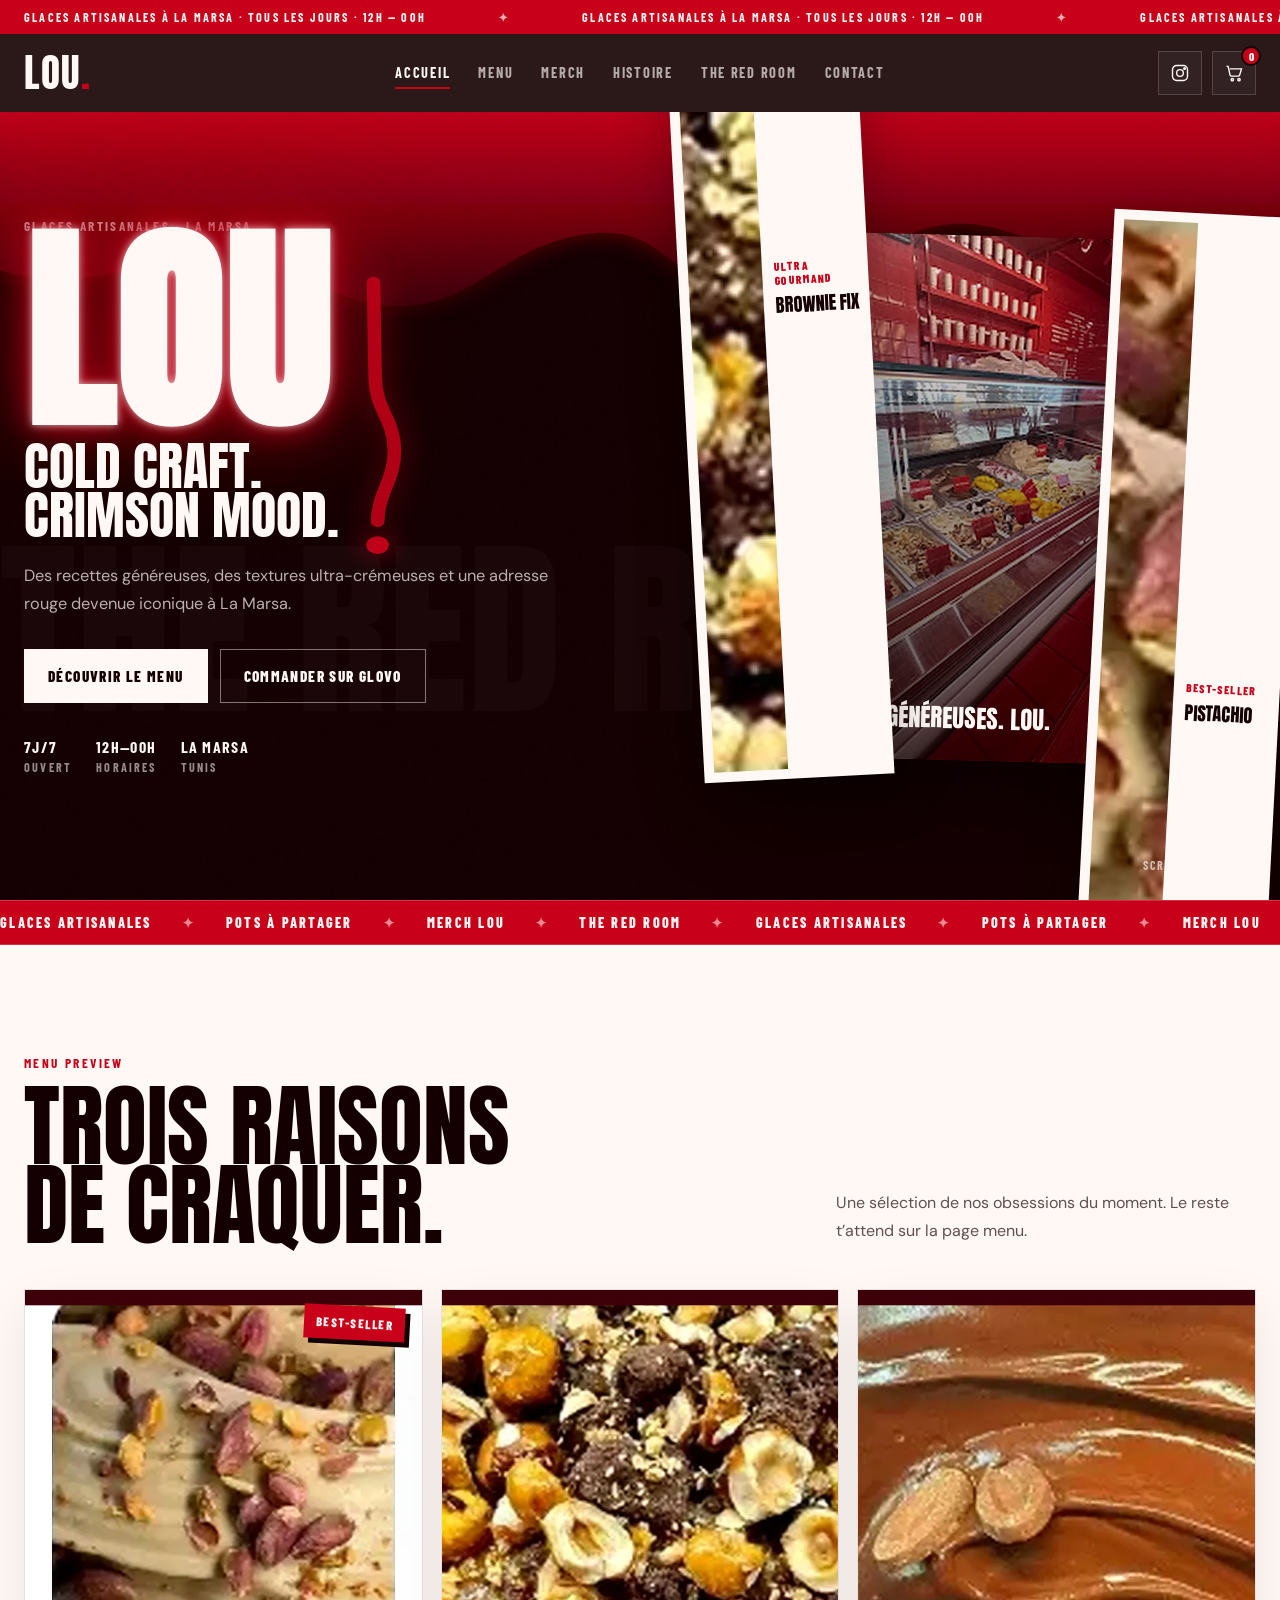
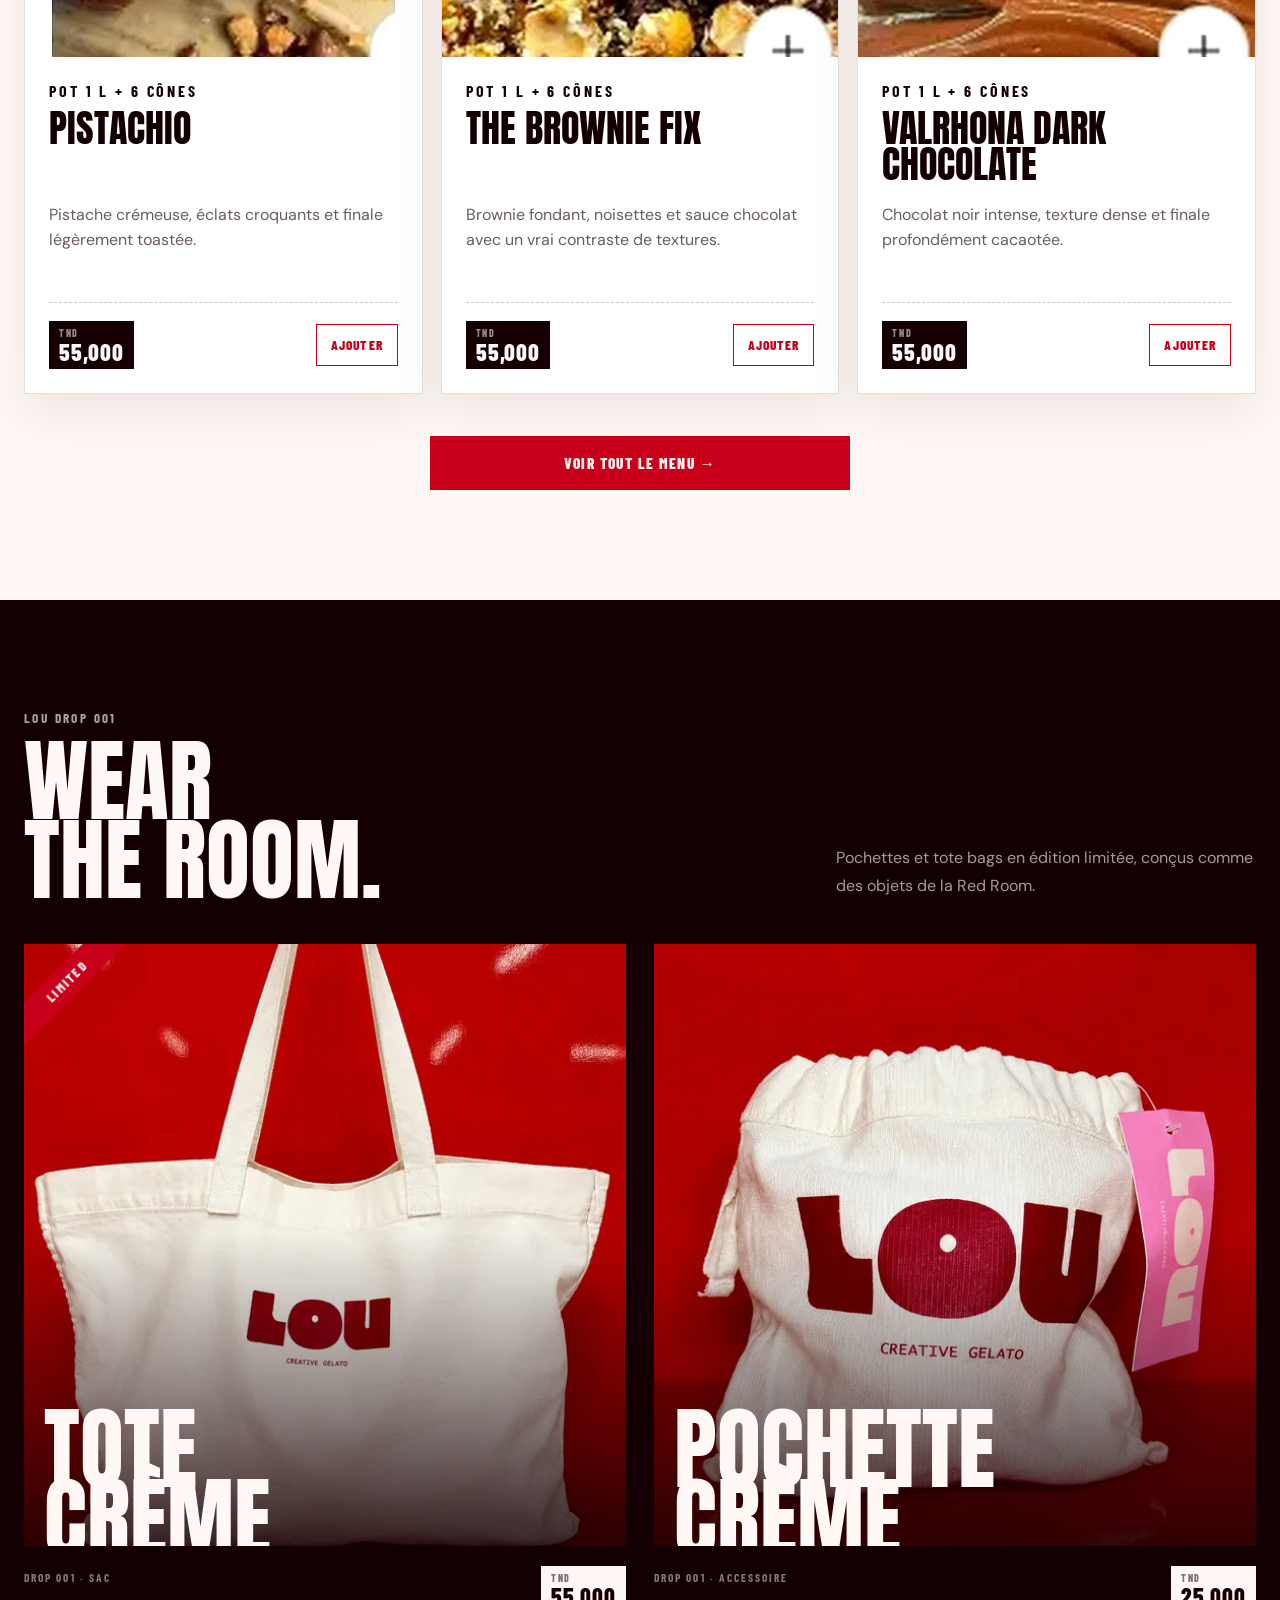
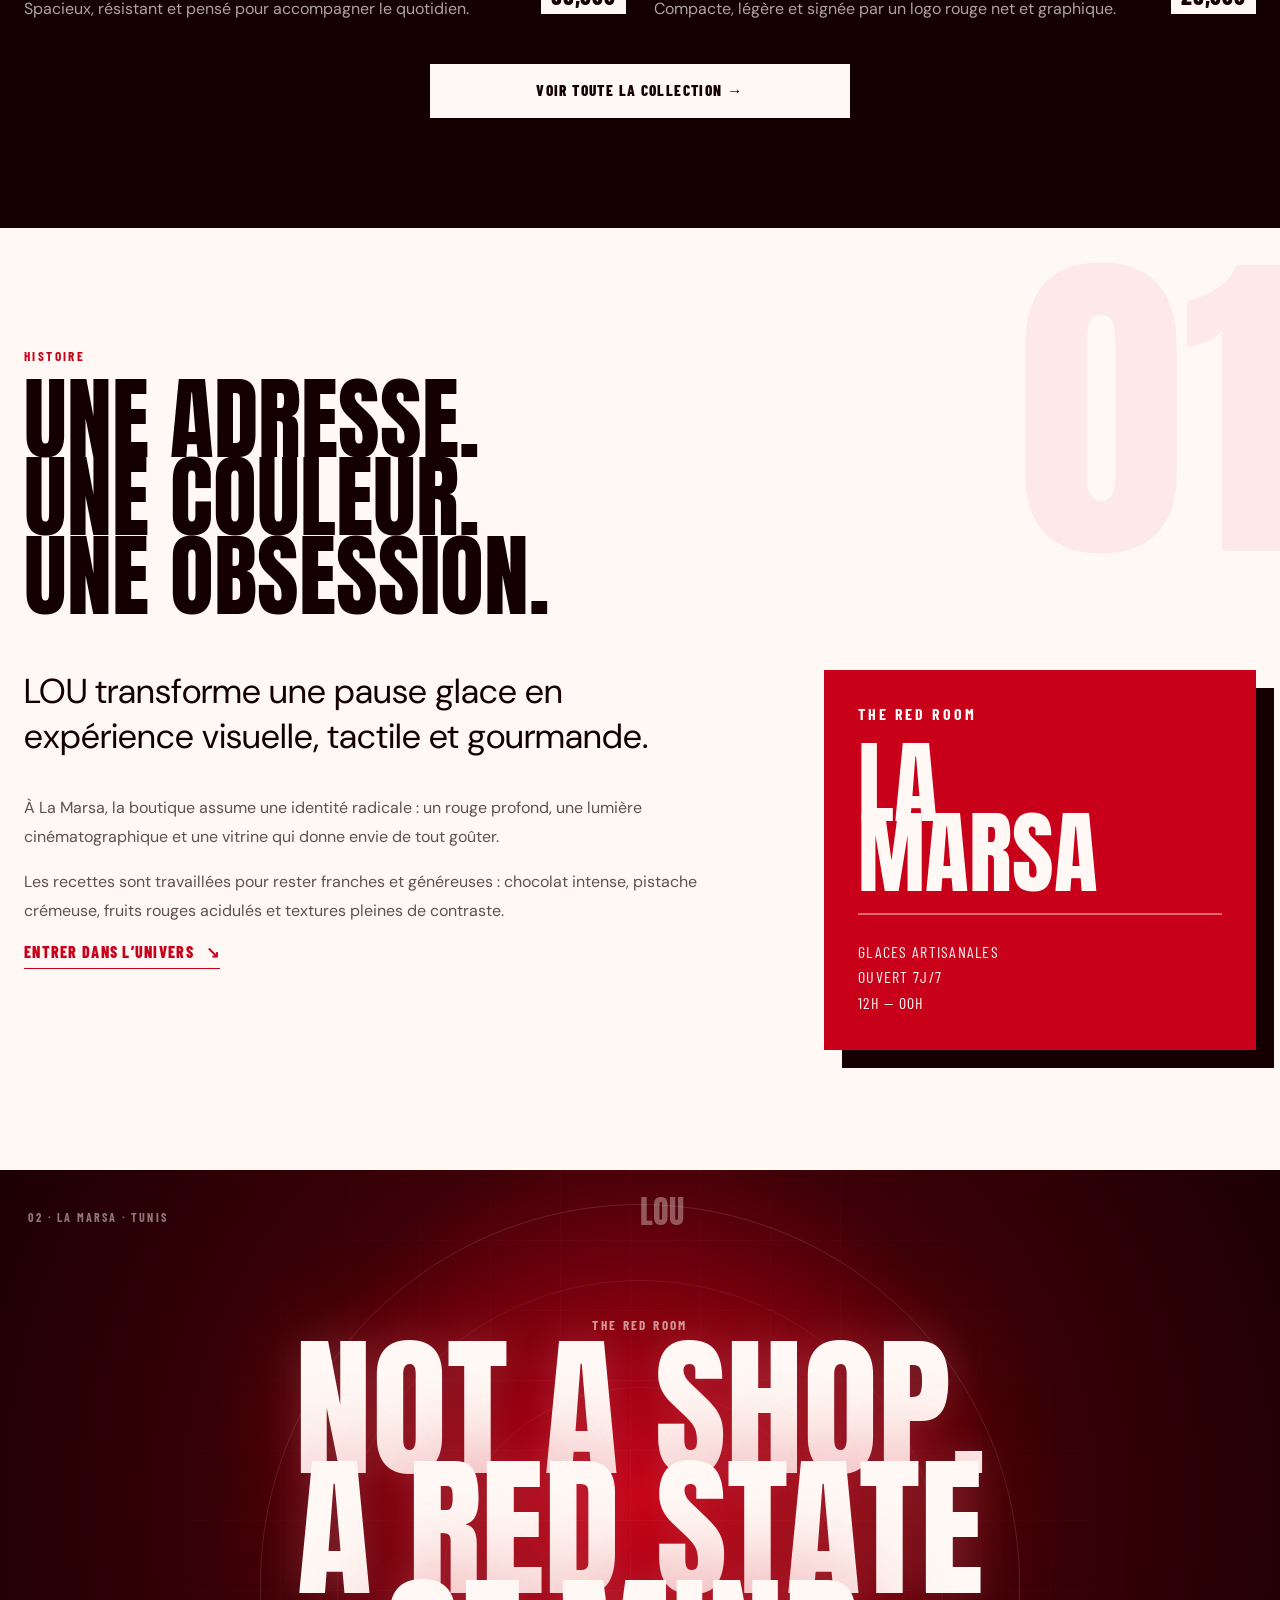
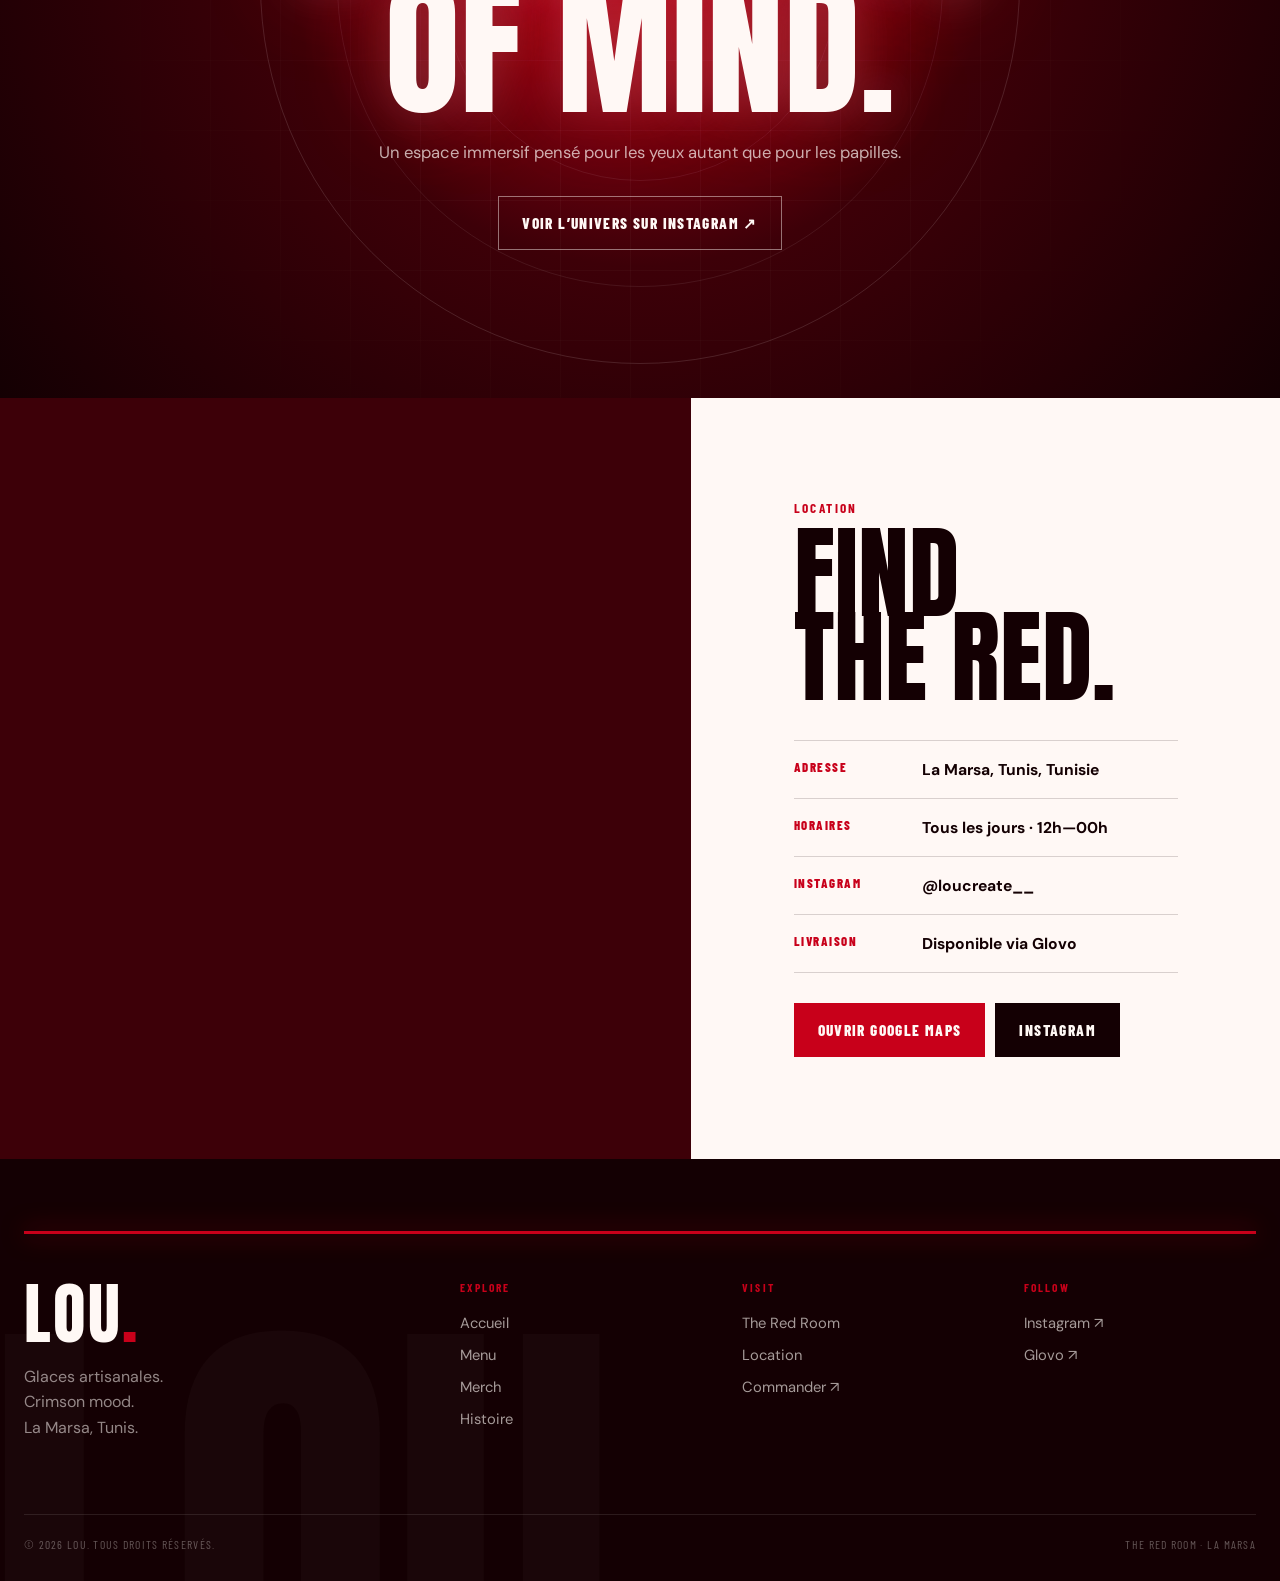
==== commit 99ea9cbb: "Add files via upload" ====
--- a/index.html
+++ b/index.html
@@ -1,190 +1,167 @@
 <!DOCTYPE html>
+
 <html lang="fr">
 <head>
-  <meta charset="UTF-8">
-  <meta name="viewport" content="width=device-width, initial-scale=1.0">
-  <meta name="description" content="LOU — glaces artisanales, The Red Room et merch iconique à La Marsa, Tunis.">
-  <meta name="theme-color" content="#140003">
-  <title>LOU — Glaces artisanales à La Marsa</title>
-
-  <link rel="preconnect" href="https://fonts.googleapis.com">
-  <link rel="preconnect" href="https://fonts.gstatic.com" crossorigin>
-  <link href="https://fonts.googleapis.com/css2?family=Anton&family=Barlow+Condensed:wght@500;600;700;800&family=DM+Sans:opsz,wght@9..40,400;9..40,500;9..40,600;9..40,700&display=swap" rel="stylesheet">
-  <link rel="icon" href="data:image/svg+xml,<svg xmlns='http://www.w3.org/2000/svg' viewBox='0 0 100 100'><text y='.9em' font-size='90'>🍦</text></svg>">
-  <link rel="stylesheet" href="style.css">
-  <script src="script.js" defer></script>
+<meta charset="utf-8"/>
+<meta content="width=device-width, initial-scale=1.0" name="viewport"/>
+<meta content="LOU — glaces artisanales, The Red Room et merch iconique à La Marsa, Tunis." name="description"/>
+<meta content="#140003" name="theme-color"/>
+<title>LOU — Glaces artisanales à La Marsa</title>
+<link href="https://fonts.googleapis.com" rel="preconnect"/>
+<link crossorigin="" href="https://fonts.gstatic.com" rel="preconnect"/>
+<link href="https://fonts.googleapis.com/css2?family=Anton&amp;family=Barlow+Condensed:wght@500;600;700;800&amp;family=DM+Sans:opsz,wght@9..40,400;9..40,500;9..40,600;9..40,700&amp;display=swap" rel="stylesheet"/>
+<link href="data:image/svg+xml,&lt;svg xmlns='http://www.w3.org/2000/svg' viewBox='0 0 100 100'&gt;&lt;text y='.9em' font-size='90'&gt;🍦&lt;/text&gt;&lt;/svg&gt;" rel="icon"/>
+<link href="style.css" rel="stylesheet"/>
+<script defer="" src="script.js"></script>
 </head>
 <body class="page-home is-entering">
-  <div class="page-transition" aria-hidden="true"><span>LOU.</span></div>
-
-  <div class="announcement" aria-label="Informations pratiques">
-    <div class="announcement-track">
-      <span>GLACES ARTISANALES À LA MARSA · TOUS LES JOURS · 12H — 00H</span>
-      <span aria-hidden="true">GLACES ARTISANALES À LA MARSA · TOUS LES JOURS · 12H — 00H</span>
-      <span aria-hidden="true">GLACES ARTISANALES À LA MARSA · TOUS LES JOURS · 12H — 00H</span>
-    </div>
-  </div>
-
-  <header class="site-header" id="siteHeader">
-    <a class="brand" href="index.html" aria-label="Accueil LOU">LOU<span>.</span></a>
-
-    <nav class="desktop-nav" aria-label="Navigation principale">
-      <a data-nav="home" href="index.html">Accueil</a>
-      <a data-nav="menu" href="menu.html">Menu</a>
-      <a data-nav="merch" href="merch.html">Merch</a>
-      <a href="index.html#histoire">Histoire</a>
-      <a href="index.html#red-room">The Red Room</a>
-      <a href="index.html#location">Contact</a>
-    </nav>
-
-    <div class="header-actions">
-      <a class="icon-link" href="https://www.instagram.com/loucreate__/" target="_blank" rel="noopener" aria-label="Instagram LOU">
-        <svg viewBox="0 0 24 24" aria-hidden="true"><rect x="3" y="3" width="18" height="18" rx="5"></rect><circle cx="12" cy="12" r="4"></circle><circle cx="17.5" cy="6.5" r="1"></circle></svg>
-      </a>
-      <a class="cart-button" href="https://glovoapp.com/fr/tn/tunis/stores/lou-tis" target="_blank" rel="noopener" aria-label="Commander sur Glovo">
-        <svg viewBox="0 0 24 24" aria-hidden="true"><path d="M3 4h2l2.2 10.2a2 2 0 0 0 2 1.6h7.7a2 2 0 0 0 1.9-1.4L21 7H7"></path><circle cx="10" cy="20" r="1.4"></circle><circle cx="18" cy="20" r="1.4"></circle></svg>
-        <span class="cart-count" id="cartCount">0</span>
-      </a>
-      <button class="menu-toggle" id="menuToggle" type="button" aria-label="Ouvrir le menu" aria-expanded="false" aria-controls="mobileMenu"><span></span><span></span></button>
-    </div>
-
-    <nav class="mobile-menu" id="mobileMenu" aria-label="Navigation mobile">
-      <a data-nav="home" href="index.html">Accueil</a>
-      <a data-nav="menu" href="menu.html">Menu</a>
-      <a data-nav="merch" href="merch.html">Merch</a>
-      <a href="index.html#histoire">Histoire</a>
-      <a href="index.html#red-room">The Red Room</a>
-      <a href="index.html#location">Contact</a>
-      <a class="mobile-menu-cta" href="https://glovoapp.com/fr/tn/tunis/stores/lou-tis" target="_blank" rel="noopener">Commander sur Glovo ↗</a>
-    </nav>
-  </header>
-
-  <main>
-    <section class="hero hero-home" id="accueil">
-      <div class="hero-cursor-glow" id="heroCursorGlow" aria-hidden="true"></div>
-      <svg class="hero-drip" viewBox="0 0 1600 900" preserveAspectRatio="none" aria-hidden="true">
-        <defs>
-          <linearGradient id="dripGradient" x1="0" x2="0" y1="0" y2="1"><stop offset="0%" stop-color="#C8001A" stop-opacity=".98"></stop><stop offset="100%" stop-color="#3D0008" stop-opacity=".9"></stop></linearGradient>
-          <filter id="dripGlow" x="-30%" y="-30%" width="160%" height="160%"><feGaussianBlur stdDeviation="18" result="blur"></feGaussianBlur><feMerge><feMergeNode in="blur"></feMergeNode><feMergeNode in="SourceGraphic"></feMergeNode></feMerge></filter>
-        </defs>
-        <path class="drip-surface" d="M0 0H1600V218C1512 188 1458 254 1372 233C1283 211 1237 156 1157 185C1066 219 1037 316 940 297C835 276 832 173 730 194C616 217 583 330 467 304C372 283 344 197 252 223C156 250 96 283 0 252V0Z" fill="url(#dripGradient)" filter="url(#dripGlow)"></path>
-        <path class="drip-thread drip-one" d="M467 270C467 270 468 369 469 423C470 473 492 486 493 535C494 584 472 604 472 650"></path>
-        <path class="drip-thread drip-two" d="M940 258C941 315 944 350 944 394C944 439 923 461 924 505"></path>
-        <path class="drip-thread drip-three" d="M1288 212C1288 252 1289 299 1289 344C1289 382 1275 405 1276 443"></path>
-        <circle class="drip-drop drip-drop-one" cx="472" cy="687" r="14"></circle><circle class="drip-drop drip-drop-two" cx="924" cy="537" r="10"></circle><circle class="drip-drop drip-drop-three" cx="1276" cy="474" r="8"></circle>
-      </svg>
-      <div class="hero-noise" aria-hidden="true"></div>
-      <div class="hero-marquee" aria-hidden="true">THE RED ROOM · LA MARSA · THE RED ROOM · LA MARSA ·</div>
-
-      <div class="hero-inner container">
-        <div class="hero-copy reveal">
-          <p class="eyebrow eyebrow-light">Glaces artisanales · La Marsa</p>
-          <h1 class="hero-logo" aria-label="LOU">LOU</h1>
-          <p class="hero-tagline">Cold craft.<br>Crimson mood.</p>
-          <p class="hero-description">Des recettes généreuses, des textures ultra-crémeuses et une adresse rouge devenue iconique à La Marsa.</p>
-          <div class="hero-actions">
-            <a class="button button-cream" href="menu.html">Découvrir le menu</a>
-            <a class="button button-outline-light" href="https://glovoapp.com/fr/tn/tunis/stores/lou-tis" target="_blank" rel="noopener">Commander sur Glovo</a>
-          </div>
-          <div class="hero-meta"><span><b>7J/7</b> Ouvert</span><span><b>12h—00h</b> Horaires</span><span><b>La Marsa</b> Tunis</span></div>
-        </div>
-
-        <div class="hero-visual reveal">
-          <div class="hero-image-frame">
-            <img src="assets/lou-vitrine.png" alt="Vitrine de glaces artisanales LOU à La Marsa">
-            <span class="hero-image-index">01 / 03</span>
-            <div class="hero-image-caption"><span>Saveurs du moment</span><strong>Crémeuses. Généreuses. LOU.</strong></div>
-          </div>
-          <article class="hero-floating-card hero-floating-card-top"><img src="assets/menu-pistachio.jpg" alt="Glace Pistachio"><div><span>Best-seller</span><strong>Pistachio</strong></div></article>
-          <article class="hero-floating-card hero-floating-card-bottom"><img src="assets/menu-brownie-fix.jpg" alt="Glace The Brownie Fix"><div><span>Ultra gourmand</span><strong>Brownie Fix</strong></div></article>
-        </div>
-      </div>
-
-      <a class="hero-scroll" href="#menu-preview" aria-label="Découvrir la suite"><span>Scroll</span><i></i></a>
-    </section>
-
-    <section class="ticker" aria-label="Atouts LOU"><div class="ticker-track"><span>GLACES ARTISANALES</span><i>✦</i><span>POTS À PARTAGER</span><i>✦</i><span>MERCH LOU</span><i>✦</i><span>THE RED ROOM</span><i>✦</i><span>GLACES ARTISANALES</span><i>✦</i><span>POTS À PARTAGER</span><i>✦</i><span>MERCH LOU</span><i>✦</i><span>THE RED ROOM</span><i>✦</i></div></section>
-
-    <section class="preview-section menu-preview" id="menu-preview">
-      <div class="section-heading container reveal">
-        <div><p class="eyebrow eyebrow-red">Menu preview</p><h2>Trois raisons<br>de craquer.</h2></div>
-        <p class="heading-copy">Une sélection de nos obsessions du moment. Le reste t’attend sur la page menu.</p>
-      </div>
-
-      <div class="preview-grid container">
-        <article class="preview-card menu-preview-card reveal" data-menu-card data-parallax="0.05">
-          <span class="floating-badge">BEST-SELLER</span>
-          <div class="preview-media"><img src="assets/menu-pistachio.jpg" alt="Glace Pistachio"></div>
-          <div class="preview-card-copy"><span class="utility-label">Pot 1 L + 6 cônes</span><h3>Pistachio</h3><p>Pistache crémeuse, éclats croquants et finale légèrement toastée.</p><div class="preview-card-bottom"><strong class="price-tag"><small>TND</small> 55,000</strong><button class="add-button" type="button" data-product="Pistachio">Ajouter</button></div></div>
-        </article>
-
-        <article class="preview-card menu-preview-card reveal" data-menu-card data-parallax="0.08">
-          <div class="preview-media"><img src="assets/menu-brownie-fix.jpg" alt="The Brownie Fix"></div>
-          <div class="preview-card-copy"><span class="utility-label">Pot 1 L + 6 cônes</span><h3>The Brownie Fix</h3><p>Brownie fondant, noisettes et sauce chocolat avec un vrai contraste de textures.</p><div class="preview-card-bottom"><strong class="price-tag"><small>TND</small> 55,000</strong><button class="add-button" type="button" data-product="The Brownie Fix">Ajouter</button></div></div>
-        </article>
-
-        <article class="preview-card menu-preview-card reveal" data-menu-card data-parallax="0.06">
-          <div class="preview-media"><img src="assets/menu-valrhona.jpg" alt="Valrhona Dark Chocolate"></div>
-          <div class="preview-card-copy"><span class="utility-label">Pot 1 L + 6 cônes</span><h3>Valrhona Dark Chocolate</h3><p>Chocolat noir intense, texture dense et finale profondément cacaotée.</p><div class="preview-card-bottom"><strong class="price-tag"><small>TND</small> 55,000</strong><button class="add-button" type="button" data-product="Valrhona Dark Chocolate">Ajouter</button></div></div>
-        </article>
-      </div>
-
-      <div class="section-cta container reveal"><a class="button button-red button-wide" href="menu.html">Voir tout le menu →</a></div>
-    </section>
-
-    <section class="preview-section merch-preview">
-      <div class="section-heading section-heading-dark container reveal">
-        <div><p class="eyebrow eyebrow-light">LOU Drop 001</p><h2>Wear<br>the room.</h2></div>
-        <p class="heading-copy">Pochettes et tote bags en édition limitée, conçus comme des objets de la Red Room.</p>
-      </div>
-
-      <div class="merch-preview-grid container">
-        <article class="merch-editorial-card reveal" data-parallax="0.06">
-          <div class="merch-editorial-media"><span class="limited-ribbon">LIMITED</span><img src="assets/merch-tote-creme.jpg" alt="Tote Bag Crème LOU"><h3>TOTE<br>CRÈME</h3></div>
-          <div class="merch-editorial-info"><div><span>DROP 001 · SAC</span><p>Spacieux, résistant et pensé pour accompagner le quotidien.</p></div><strong class="price-tag price-tag-dark"><small>TND</small> 55,000</strong></div>
-        </article>
-        <article class="merch-editorial-card reveal" data-parallax="0.09">
-          <div class="merch-editorial-media"><img src="assets/merch-pochette-creme.jpg" alt="Pochette Crème LOU"><h3>POCHETTE<br>CRÈME</h3></div>
-          <div class="merch-editorial-info"><div><span>DROP 001 · ACCESSOIRE</span><p>Compacte, légère et signée par un logo rouge net et graphique.</p></div><strong class="price-tag price-tag-dark"><small>TND</small> 25,000</strong></div>
-        </article>
-      </div>
-
-      <div class="section-cta container reveal"><a class="button button-cream button-wide" href="merch.html">Voir toute la collection →</a></div>
-    </section>
-
-    <section class="story-section" id="histoire">
-      <div class="story-number" aria-hidden="true">01</div>
-      <div class="story-heading container reveal"><p class="eyebrow eyebrow-red">Histoire</p><h2>Une adresse.<br>Une couleur.<br>Une obsession.</h2></div>
-      <div class="story-content container">
-        <div class="story-copy reveal"><p class="story-lead">LOU transforme une pause glace en expérience visuelle, tactile et gourmande.</p><p>À La Marsa, la boutique assume une identité radicale : un rouge profond, une lumière cinématographique et une vitrine qui donne envie de tout goûter.</p><p>Les recettes sont travaillées pour rester franches et généreuses : chocolat intense, pistache crémeuse, fruits rouges acidulés et textures pleines de contraste.</p><a class="text-link" href="#red-room">Entrer dans l’univers <span>↘</span></a></div>
-        <aside class="story-poster reveal"><span class="story-poster-label">THE RED ROOM</span><strong>LA<br>MARSA</strong><div class="story-poster-rule"></div><p>Glaces artisanales<br>Ouvert 7J/7<br>12h — 00h</p></aside>
-      </div>
-    </section>
-
-    <section class="red-room-section" id="red-room">
-      <div class="red-room-lines" aria-hidden="true"></div>
-      <p class="red-room-index">02 · LA MARSA · TUNIS</p>
-      <div class="red-room-copy reveal"><p class="eyebrow eyebrow-light">The Red Room</p><h2>Not a shop.<br>A red state<br>of mind.</h2><p>Un espace immersif pensé pour les yeux autant que pour les papilles.</p><a class="button button-outline-light" href="https://www.instagram.com/loucreate__/" target="_blank" rel="noopener">Voir l’univers sur Instagram ↗</a></div>
-      <div class="red-room-orbit" aria-hidden="true"><span>LOU</span></div>
-    </section>
-
-    <section class="location-section" id="location">
-      <div class="map-wrap reveal"><iframe src="https://www.google.com/maps/embed?pb=!1m18!1m12!1m3!1d3191.805!2d10.3302903!3d36.8807228!2m3!1f0!2f0!3f0!3m2!1i1024!2i768!4f13.1!3m3!1m2!1s0x12e2b5000ab8ae45%3A0xb8178661808ec50d!2sLOU+(glace)!5e0!3m2!1sfr!2stn!4v1700000000000!5m2!1sfr!2stn" loading="lazy" allowfullscreen referrerpolicy="no-referrer-when-downgrade" title="Carte de LOU à La Marsa"></iframe></div>
-      <div class="location-card reveal"><p class="eyebrow eyebrow-red">Location</p><h2>Find<br>the red.</h2><div class="location-list"><div><span>Adresse</span><strong>La Marsa, Tunis, Tunisie</strong></div><div><span>Horaires</span><strong>Tous les jours · 12h—00h</strong></div><div><span>Instagram</span><strong>@loucreate__</strong></div><div><span>Livraison</span><strong>Disponible via Glovo</strong></div></div><div class="location-actions"><a class="button button-red" href="https://www.google.com/maps/place/LOU+(glace)/@36.8807228,10.3328652,17z" target="_blank" rel="noopener">Ouvrir Google Maps</a><a class="button button-dark" href="https://www.instagram.com/loucreate__/" target="_blank" rel="noopener">Instagram</a></div></div>
-    </section>
-  </main>
-
-  <footer class="site-footer">
-    <div class="footer-watermark" aria-hidden="true">LOU</div><div class="footer-topline"></div>
-    <div class="footer-grid container">
-      <div class="footer-intro"><a class="footer-brand" href="index.html">LOU<span>.</span></a><p>Glaces artisanales.<br>Crimson mood.<br>La Marsa, Tunis.</p></div>
-      <div class="footer-column"><span>EXPLORE</span><a href="index.html">Accueil</a><a href="menu.html">Menu</a><a href="merch.html">Merch</a><a href="index.html#histoire">Histoire</a></div>
-      <div class="footer-column"><span>VISIT</span><a href="index.html#red-room">The Red Room</a><a href="index.html#location">Location</a><a href="https://glovoapp.com/fr/tn/tunis/stores/lou-tis" target="_blank" rel="noopener">Commander ↗</a></div>
-      <div class="footer-column"><span>FOLLOW</span><a href="https://www.instagram.com/loucreate__/" target="_blank" rel="noopener">Instagram ↗</a><a href="https://glovoapp.com/fr/tn/tunis/stores/lou-tis" target="_blank" rel="noopener">Glovo ↗</a></div>
-    </div>
-    <div class="footer-bottom container"><span>© 2026 LOU. Tous droits réservés.</span><span>THE RED ROOM · LA MARSA</span></div>
-  </footer>
-
-  <div class="toast" id="toast" role="status" aria-live="polite"></div>
+<div aria-hidden="true" class="page-transition"><span>LOU.</span></div>
+<div aria-label="Informations pratiques" class="announcement">
+<div class="announcement-track">
+<span>GLACES ARTISANALES À LA MARSA · TOUS LES JOURS · 12H — 00H</span>
+<span aria-hidden="true">GLACES ARTISANALES À LA MARSA · TOUS LES JOURS · 12H — 00H</span>
+<span aria-hidden="true">GLACES ARTISANALES À LA MARSA · TOUS LES JOURS · 12H — 00H</span>
+</div>
+</div>
+<header class="site-header" id="siteHeader">
+<a aria-label="Accueil LOU" class="brand" href="index.html">LOU<span>.</span></a>
+<nav aria-label="Navigation principale" class="desktop-nav">
+<a data-nav="home" href="index.html">Accueil</a>
+<a data-nav="menu" href="menu.html">Menu</a>
+<a data-nav="merch" href="merch.html">Merch</a>
+<a href="index.html#histoire">Histoire</a>
+<a href="index.html#red-room">The Red Room</a>
+<a href="index.html#location">Contact</a>
+</nav>
+<div class="header-actions">
+<a aria-label="Instagram LOU" class="icon-link" href="https://www.instagram.com/loucreate__/" rel="noopener" target="_blank">
+<svg aria-hidden="true" viewbox="0 0 24 24"><rect height="18" rx="5" width="18" x="3" y="3"></rect><circle cx="12" cy="12" r="4"></circle><circle cx="17.5" cy="6.5" r="1"></circle></svg>
+</a>
+<a aria-label="Commander sur Glovo" class="cart-button" href="https://glovoapp.com/fr/tn/tunis/stores/lou-tis" rel="noopener" target="_blank">
+<svg aria-hidden="true" viewbox="0 0 24 24"><path d="M3 4h2l2.2 10.2a2 2 0 0 0 2 1.6h7.7a2 2 0 0 0 1.9-1.4L21 7H7"></path><circle cx="10" cy="20" r="1.4"></circle><circle cx="18" cy="20" r="1.4"></circle></svg>
+<span class="cart-count" id="cartCount">0</span>
+</a>
+<button aria-controls="mobileMenu" aria-expanded="false" aria-label="Ouvrir le menu" class="menu-toggle" id="menuToggle" type="button"><span></span><span></span></button>
+</div>
+<nav aria-label="Navigation mobile" class="mobile-menu" id="mobileMenu">
+<a data-nav="home" href="index.html">Accueil</a>
+<a data-nav="menu" href="menu.html">Menu</a>
+<a data-nav="merch" href="merch.html">Merch</a>
+<a href="index.html#histoire">Histoire</a>
+<a href="index.html#red-room">The Red Room</a>
+<a href="index.html#location">Contact</a>
+<a class="mobile-menu-cta" href="https://glovoapp.com/fr/tn/tunis/stores/lou-tis" rel="noopener" target="_blank">Commander sur Glovo ↗</a>
+</nav>
+</header>
+<main>
+<section class="hero hero-home" id="accueil">
+<div aria-hidden="true" class="hero-cursor-glow" id="heroCursorGlow"></div>
+<svg aria-hidden="true" class="hero-drip" preserveaspectratio="none" viewbox="0 0 1600 900">
+<defs>
+<lineargradient id="dripGradient" x1="0" x2="0" y1="0" y2="1"><stop offset="0%" stop-color="#C8001A" stop-opacity=".98"></stop><stop offset="100%" stop-color="#3D0008" stop-opacity=".9"></stop></lineargradient>
+<filter height="160%" id="dripGlow" width="160%" x="-30%" y="-30%"><fegaussianblur result="blur" stddeviation="18"></fegaussianblur><femerge><femergenode in="blur"></femergenode><femergenode in="SourceGraphic"></femergenode></femerge></filter>
+</defs>
+<path class="drip-surface" d="M0 0H1600V218C1512 188 1458 254 1372 233C1283 211 1237 156 1157 185C1066 219 1037 316 940 297C835 276 832 173 730 194C616 217 583 330 467 304C372 283 344 197 252 223C156 250 96 283 0 252V0Z" fill="url(#dripGradient)" filter="url(#dripGlow)"></path>
+<path class="drip-thread drip-one" d="M467 270C467 270 468 369 469 423C470 473 492 486 493 535C494 584 472 604 472 650"></path>
+<path class="drip-thread drip-two" d="M940 258C941 315 944 350 944 394C944 439 923 461 924 505"></path>
+<path class="drip-thread drip-three" d="M1288 212C1288 252 1289 299 1289 344C1289 382 1275 405 1276 443"></path>
+<circle class="drip-drop drip-drop-one" cx="472" cy="687" r="14"></circle><circle class="drip-drop drip-drop-two" cx="924" cy="537" r="10"></circle><circle class="drip-drop drip-drop-three" cx="1276" cy="474" r="8"></circle>
+</svg>
+<div aria-hidden="true" class="hero-noise"></div>
+<div aria-hidden="true" class="hero-marquee">THE RED ROOM · LA MARSA · THE RED ROOM · LA MARSA ·</div>
+<div class="hero-inner container">
+<div class="hero-copy reveal">
+<p class="eyebrow eyebrow-light">Glaces artisanales · La Marsa</p>
+<h1 aria-label="LOU" class="hero-logo">LOU</h1>
+<p class="hero-tagline">Cold craft.<br/>Crimson mood.</p>
+<p class="hero-description">Des recettes généreuses, des textures ultra-crémeuses et une adresse rouge devenue iconique à La Marsa.</p>
+<div class="hero-actions">
+<a class="button button-cream" href="menu.html">Découvrir le menu</a>
+<a class="button button-outline-light" href="https://glovoapp.com/fr/tn/tunis/stores/lou-tis" rel="noopener" target="_blank">Commander sur Glovo</a>
+</div>
+<div class="hero-meta"><span><b>7J/7</b> Ouvert</span><span><b>12h—00h</b> Horaires</span><span><b>La Marsa</b> Tunis</span></div>
+</div>
+<div class="hero-visual reveal">
+<div class="hero-image-frame">
+<img alt="Vitrine de glaces artisanales LOU à La Marsa" decoding="async" fetchpriority="high" height="1035" loading="eager" sizes="(max-width: 920px) calc(100vw - 48px), 44vw" src="assets/lou-vitrine-640.webp" srcset="assets/lou-vitrine-320.webp 320w, assets/lou-vitrine-640.webp 640w, assets/lou-vitrine-960.webp 960w" width="960"/>
+<span class="hero-image-index">01 / 03</span>
+<div class="hero-image-caption"><span>Saveurs du moment</span><strong>Crémeuses. Généreuses. LOU.</strong></div>
+</div>
+<article class="hero-floating-card hero-floating-card-top"><img alt="Glace Pistachio" decoding="async" height="960" loading="lazy" sizes="90px" src="assets/menu-pistachio-640.webp" srcset="assets/menu-pistachio-320.webp 320w, assets/menu-pistachio-640.webp 640w, assets/menu-pistachio-960.webp 960w" width="960"/><div><span>Best-seller</span><strong>Pistachio</strong></div></article>
+<article class="hero-floating-card hero-floating-card-bottom"><img alt="Glace The Brownie Fix" decoding="async" height="960" loading="lazy" sizes="90px" src="assets/menu-brownie-fix-640.webp" srcset="assets/menu-brownie-fix-320.webp 320w, assets/menu-brownie-fix-640.webp 640w, assets/menu-brownie-fix-960.webp 960w" width="960"/><div><span>Ultra gourmand</span><strong>Brownie Fix</strong></div></article>
+</div>
+</div>
+<a aria-label="Découvrir la suite" class="hero-scroll" href="#menu-preview"><span>Scroll</span><i></i></a>
+</section>
+<section aria-label="Atouts LOU" class="ticker"><div class="ticker-track"><span>GLACES ARTISANALES</span><i>✦</i><span>POTS À PARTAGER</span><i>✦</i><span>MERCH LOU</span><i>✦</i><span>THE RED ROOM</span><i>✦</i><span>GLACES ARTISANALES</span><i>✦</i><span>POTS À PARTAGER</span><i>✦</i><span>MERCH LOU</span><i>✦</i><span>THE RED ROOM</span><i>✦</i></div></section>
+<section class="preview-section menu-preview" id="menu-preview">
+<div class="section-heading container reveal">
+<div><p class="eyebrow eyebrow-red">Menu preview</p><h2>Trois raisons<br/>de craquer.</h2></div>
+<p class="heading-copy">Une sélection de nos obsessions du moment. Le reste t’attend sur la page menu.</p>
+</div>
+<div class="preview-grid container">
+<article class="preview-card menu-preview-card reveal" data-menu-card="" data-parallax="0.05">
+<span class="floating-badge">BEST-SELLER</span>
+<div class="preview-media"><img alt="Glace Pistachio" decoding="async" height="960" loading="lazy" sizes="(max-width: 680px) calc(100vw - 34px), (max-width: 1100px) 50vw, 420px" src="assets/menu-pistachio-640.webp" srcset="assets/menu-pistachio-320.webp 320w, assets/menu-pistachio-640.webp 640w, assets/menu-pistachio-960.webp 960w" width="960"/></div>
+<div class="preview-card-copy"><span class="utility-label">Pot 1 L + 6 cônes</span><h3>Pistachio</h3><p>Pistache crémeuse, éclats croquants et finale légèrement toastée.</p><div class="preview-card-bottom"><strong class="price-tag"><small>TND</small> 55,000</strong><button class="add-button" data-product="Pistachio" type="button">Ajouter</button></div></div>
+</article>
+<article class="preview-card menu-preview-card reveal" data-menu-card="" data-parallax="0.08">
+<div class="preview-media"><img alt="The Brownie Fix" decoding="async" height="960" loading="lazy" sizes="(max-width: 680px) calc(100vw - 34px), (max-width: 1100px) 50vw, 420px" src="assets/menu-brownie-fix-640.webp" srcset="assets/menu-brownie-fix-320.webp 320w, assets/menu-brownie-fix-640.webp 640w, assets/menu-brownie-fix-960.webp 960w" width="960"/></div>
+<div class="preview-card-copy"><span class="utility-label">Pot 1 L + 6 cônes</span><h3>The Brownie Fix</h3><p>Brownie fondant, noisettes et sauce chocolat avec un vrai contraste de textures.</p><div class="preview-card-bottom"><strong class="price-tag"><small>TND</small> 55,000</strong><button class="add-button" data-product="The Brownie Fix" type="button">Ajouter</button></div></div>
+</article>
+<article class="preview-card menu-preview-card reveal" data-menu-card="" data-parallax="0.06">
+<div class="preview-media"><img alt="Valrhona Dark Chocolate" decoding="async" height="960" loading="lazy" sizes="(max-width: 680px) calc(100vw - 34px), (max-width: 1100px) 50vw, 420px" src="assets/menu-valrhona-640.webp" srcset="assets/menu-valrhona-320.webp 320w, assets/menu-valrhona-640.webp 640w, assets/menu-valrhona-960.webp 960w" width="960"/></div>
+<div class="preview-card-copy"><span class="utility-label">Pot 1 L + 6 cônes</span><h3>Valrhona Dark Chocolate</h3><p>Chocolat noir intense, texture dense et finale profondément cacaotée.</p><div class="preview-card-bottom"><strong class="price-tag"><small>TND</small> 55,000</strong><button class="add-button" data-product="Valrhona Dark Chocolate" type="button">Ajouter</button></div></div>
+</article>
+</div>
+<div class="section-cta container reveal"><a class="button button-red button-wide" href="menu.html">Voir tout le menu →</a></div>
+</section>
+<section class="preview-section merch-preview">
+<div class="section-heading section-heading-dark container reveal">
+<div><p class="eyebrow eyebrow-light">LOU Drop 001</p><h2>Wear<br/>the room.</h2></div>
+<p class="heading-copy">Pochettes et tote bags en édition limitée, conçus comme des objets de la Red Room.</p>
+</div>
+<div class="merch-preview-grid container">
+<article class="merch-editorial-card reveal" data-parallax="0.06">
+<div class="merch-editorial-media"><span class="limited-ribbon">LIMITED</span><img alt="Tote Bag Crème LOU" decoding="async" height="960" loading="lazy" sizes="(max-width: 920px) calc(100vw - 34px), 50vw" src="assets/merch-tote-creme-640.webp" srcset="assets/merch-tote-creme-320.webp 320w, assets/merch-tote-creme-640.webp 640w, assets/merch-tote-creme-960.webp 960w" width="960"/><h3>TOTE<br/>CRÈME</h3></div>
+<div class="merch-editorial-info"><div><span>DROP 001 · SAC</span><p>Spacieux, résistant et pensé pour accompagner le quotidien.</p></div><strong class="price-tag price-tag-dark"><small>TND</small> 55,000</strong></div>
+</article>
+<article class="merch-editorial-card reveal" data-parallax="0.09">
+<div class="merch-editorial-media"><img alt="Pochette Crème LOU" decoding="async" height="960" loading="lazy" sizes="(max-width: 920px) calc(100vw - 34px), 50vw" src="assets/merch-pochette-creme-640.webp" srcset="assets/merch-pochette-creme-320.webp 320w, assets/merch-pochette-creme-640.webp 640w, assets/merch-pochette-creme-960.webp 960w" width="960"/><h3>POCHETTE<br/>CRÈME</h3></div>
+<div class="merch-editorial-info"><div><span>DROP 001 · ACCESSOIRE</span><p>Compacte, légère et signée par un logo rouge net et graphique.</p></div><strong class="price-tag price-tag-dark"><small>TND</small> 25,000</strong></div>
+</article>
+</div>
+<div class="section-cta container reveal"><a class="button button-cream button-wide" href="merch.html">Voir toute la collection →</a></div>
+</section>
+<section class="story-section" id="histoire">
+<div aria-hidden="true" class="story-number">01</div>
+<div class="story-heading container reveal"><p class="eyebrow eyebrow-red">Histoire</p><h2>Une adresse.<br/>Une couleur.<br/>Une obsession.</h2></div>
+<div class="story-content container">
+<div class="story-copy reveal"><p class="story-lead">LOU transforme une pause glace en expérience visuelle, tactile et gourmande.</p><p>À La Marsa, la boutique assume une identité radicale : un rouge profond, une lumière cinématographique et une vitrine qui donne envie de tout goûter.</p><p>Les recettes sont travaillées pour rester franches et généreuses : chocolat intense, pistache crémeuse, fruits rouges acidulés et textures pleines de contraste.</p><a class="text-link" href="#red-room">Entrer dans l’univers <span>↘</span></a></div>
+<aside class="story-poster reveal"><span class="story-poster-label">THE RED ROOM</span><strong>LA<br/>MARSA</strong><div class="story-poster-rule"></div><p>Glaces artisanales<br/>Ouvert 7J/7<br/>12h — 00h</p></aside>
+</div>
+</section>
+<section class="red-room-section" id="red-room">
+<div aria-hidden="true" class="red-room-lines"></div>
+<p class="red-room-index">02 · LA MARSA · TUNIS</p>
+<div class="red-room-copy reveal"><p class="eyebrow eyebrow-light">The Red Room</p><h2>Not a shop.<br/>A red state<br/>of mind.</h2><p>Un espace immersif pensé pour les yeux autant que pour les papilles.</p><a class="button button-outline-light" href="https://www.instagram.com/loucreate__/" rel="noopener" target="_blank">Voir l’univers sur Instagram ↗</a></div>
+<div aria-hidden="true" class="red-room-orbit"><span>LOU</span></div>
+</section>
+<section class="location-section" id="location">
+<div class="map-wrap reveal"><iframe allowfullscreen="" loading="lazy" referrerpolicy="no-referrer-when-downgrade" src="https://www.google.com/maps/embed?pb=!1m18!1m12!1m3!1d3191.805!2d10.3302903!3d36.8807228!2m3!1f0!2f0!3f0!3m2!1i1024!2i768!4f13.1!3m3!1m2!1s0x12e2b5000ab8ae45%3A0xb8178661808ec50d!2sLOU+(glace)!5e0!3m2!1sfr!2stn!4v1700000000000!5m2!1sfr!2stn" title="Carte de LOU à La Marsa"></iframe></div>
+<div class="location-card reveal"><p class="eyebrow eyebrow-red">Location</p><h2>Find<br/>the red.</h2><div class="location-list"><div><span>Adresse</span><strong>La Marsa, Tunis, Tunisie</strong></div><div><span>Horaires</span><strong>Tous les jours · 12h—00h</strong></div><div><span>Instagram</span><strong>@loucreate__</strong></div><div><span>Livraison</span><strong>Disponible via Glovo</strong></div></div><div class="location-actions"><a class="button button-red" href="https://www.google.com/maps/place/LOU+(glace)/@36.8807228,10.3328652,17z" rel="noopener" target="_blank">Ouvrir Google Maps</a><a class="button button-dark" href="https://www.instagram.com/loucreate__/" rel="noopener" target="_blank">Instagram</a></div></div>
+</section>
+</main>
+<footer class="site-footer">
+<div aria-hidden="true" class="footer-watermark">LOU</div><div class="footer-topline"></div>
+<div class="footer-grid container">
+<div class="footer-intro"><a class="footer-brand" href="index.html">LOU<span>.</span></a><p>Glaces artisanales.<br/>Crimson mood.<br/>La Marsa, Tunis.</p></div>
+<div class="footer-column"><span>EXPLORE</span><a href="index.html">Accueil</a><a href="menu.html">Menu</a><a href="merch.html">Merch</a><a href="index.html#histoire">Histoire</a></div>
+<div class="footer-column"><span>VISIT</span><a href="index.html#red-room">The Red Room</a><a href="index.html#location">Location</a><a href="https://glovoapp.com/fr/tn/tunis/stores/lou-tis" rel="noopener" target="_blank">Commander ↗</a></div>
+<div class="footer-column"><span>FOLLOW</span><a href="https://www.instagram.com/loucreate__/" rel="noopener" target="_blank">Instagram ↗</a><a href="https://glovoapp.com/fr/tn/tunis/stores/lou-tis" rel="noopener" target="_blank">Glovo ↗</a></div>
+</div>
+<div class="footer-bottom container"><span>© 2026 LOU. Tous droits réservés.</span><span>THE RED ROOM · LA MARSA</span></div>
+</footer>
+<div aria-live="polite" class="toast" id="toast" role="status"></div>
 </body>
 </html>
--- a/style.css
+++ b/style.css
@@ -379,3 +379,251 @@
   *, *::before, *::after { scroll-behavior: auto !important; animation-duration: .01ms !important; animation-iteration-count: 1 !important; transition-duration: .01ms !important; }
   .hero-cursor-glow { display: none; }
 }
+
+/* ----------------------------------------------------------
+   PHONE PERFORMANCE MODE
+   Keeps every interaction while removing expensive mobile-only
+   rendering work such as blur, continuous parallax and large shadows.
+   ---------------------------------------------------------- */
+
+.is-page-hidden *,
+.is-page-hidden *::before,
+.is-page-hidden *::after {
+  animation-play-state: paused !important;
+}
+
+@supports (content-visibility: auto) {
+  @media (max-width: 920px) {
+    .preview-section,
+    .story-section,
+    .red-room-section,
+    .location-section,
+    .catalog-section,
+    .site-footer {
+      content-visibility: auto;
+      contain-intrinsic-size: 760px;
+    }
+
+    .location-section,
+    .catalog-section {
+      contain-intrinsic-size: 1100px;
+    }
+  }
+}
+
+@keyframes mobileFlashIn {
+  0% { opacity: 1; }
+  100% { opacity: 0; }
+}
+
+@keyframes mobileFlashOut {
+  from { opacity: 0; }
+  to { opacity: 1; }
+}
+
+@media (max-width: 920px), (pointer: coarse) {
+  html { scroll-behavior: auto; }
+
+  .page-transition {
+    transform: none;
+    opacity: 0;
+  }
+
+  body.is-entering .page-transition {
+    animation: mobileFlashIn .22s ease-out both;
+  }
+
+  body.is-leaving .page-transition {
+    animation: mobileFlashOut .17s ease-out both;
+  }
+
+  .site-header,
+  .filter-bar-wrap {
+    -webkit-backdrop-filter: none;
+    backdrop-filter: none;
+  }
+
+  .site-header {
+    background: rgba(20, 0, 3, .98);
+  }
+
+  .site-header.is-scrolled {
+    box-shadow: 0 8px 22px rgba(20, 0, 3, .18);
+  }
+
+  .announcement-track,
+  .ticker-track,
+  .hero-logo,
+  .drip-thread,
+  .drip-drop,
+  .red-room-orbit {
+    animation: none !important;
+  }
+
+  .hero-noise,
+  .hero-cursor-glow,
+  .hero-marquee {
+    display: none !important;
+  }
+
+  .hero-drip {
+    opacity: .64;
+  }
+
+  .hero-drip *,
+  .drip-thread,
+  .drip-drop,
+  .drip-surface {
+    filter: none !important;
+  }
+
+  .hero-logo {
+    text-shadow: 0 0 8px rgba(255, 248, 245, .55), 0 0 30px rgba(200, 0, 26, .58);
+  }
+
+  .red-room-copy h2,
+  .page-hero h1 {
+    text-shadow: 0 0 24px rgba(200, 0, 26, .45);
+  }
+
+  .page-hero::before {
+    width: 75vw;
+    height: 75vw;
+    filter: none;
+    opacity: .58;
+  }
+
+  .page-hero-grid,
+  .red-room-lines {
+    -webkit-mask-image: none;
+    mask-image: none;
+    opacity: .34;
+  }
+
+  .hero-image-frame,
+  .preview-card,
+  .menu-catalog-card,
+  .story-poster,
+  .hero-floating-card {
+    box-shadow: 0 14px 34px rgba(20, 0, 3, .16);
+  }
+
+  .preview-card:hover,
+  .menu-catalog-card:hover,
+  .merch-drop-card:hover img,
+  .merch-drop-card:hover .merch-drop-media h2,
+  .menu-catalog-card:hover .menu-catalog-media img {
+    transform: none;
+  }
+
+  .preview-card img,
+  .menu-catalog-media img,
+  .merch-drop-media img,
+  .merch-editorial-media img {
+    transition-duration: .22s;
+  }
+
+  [data-parallax] {
+    transform: none !important;
+  }
+
+  .reveal {
+    transform: translateY(12px);
+    transition-duration: .34s;
+  }
+
+  .footer-topline {
+    box-shadow: none;
+  }
+}
+
+@media (max-width: 680px) {
+  .announcement {
+    overflow: hidden;
+  }
+
+  .announcement-track {
+    min-width: 100%;
+    justify-content: center;
+    gap: 0;
+    padding-inline: 14px;
+    text-align: center;
+  }
+
+  .announcement-track span:first-child {
+    font-size: .68rem;
+    letter-spacing: .11em;
+    white-space: nowrap;
+  }
+
+  .announcement-track span:not(:first-child),
+  .announcement-track span:first-child::after {
+    display: none;
+  }
+
+  .ticker {
+    display: none;
+  }
+
+  .hero-visual {
+    min-height: 350px;
+  }
+
+  .hero-image-frame {
+    inset: 4% 0 4% 0;
+    transform: none;
+  }
+
+  .hero-floating-card {
+    display: none;
+  }
+
+  .hero-drip {
+    height: 42%;
+  }
+
+  .hero-logo {
+    font-size: clamp(6.4rem, 34vw, 9rem);
+  }
+
+  .hero-tagline {
+    font-size: 2.1rem;
+  }
+
+  .hero-description {
+    line-height: 1.58;
+  }
+
+  .hero-meta {
+    gap: 12px;
+  }
+
+  .preview-section,
+  .story-section,
+  .catalog-section {
+    padding-block: 68px;
+  }
+
+  .map-wrap {
+    min-height: 360px;
+  }
+
+  .menu-card-detail {
+    padding: 26px;
+  }
+
+  .toast {
+    bottom: 14px;
+    box-shadow: 0 10px 26px rgba(20, 0, 3, .2);
+  }
+}
+
+@media (max-width: 920px), (pointer: coarse) {
+  .menu-catalog-media img,
+  .merch-drop-media img,
+  .merch-editorial-media img,
+  .preview-media img,
+  .map-wrap iframe {
+    filter: none !important;
+  }
+}
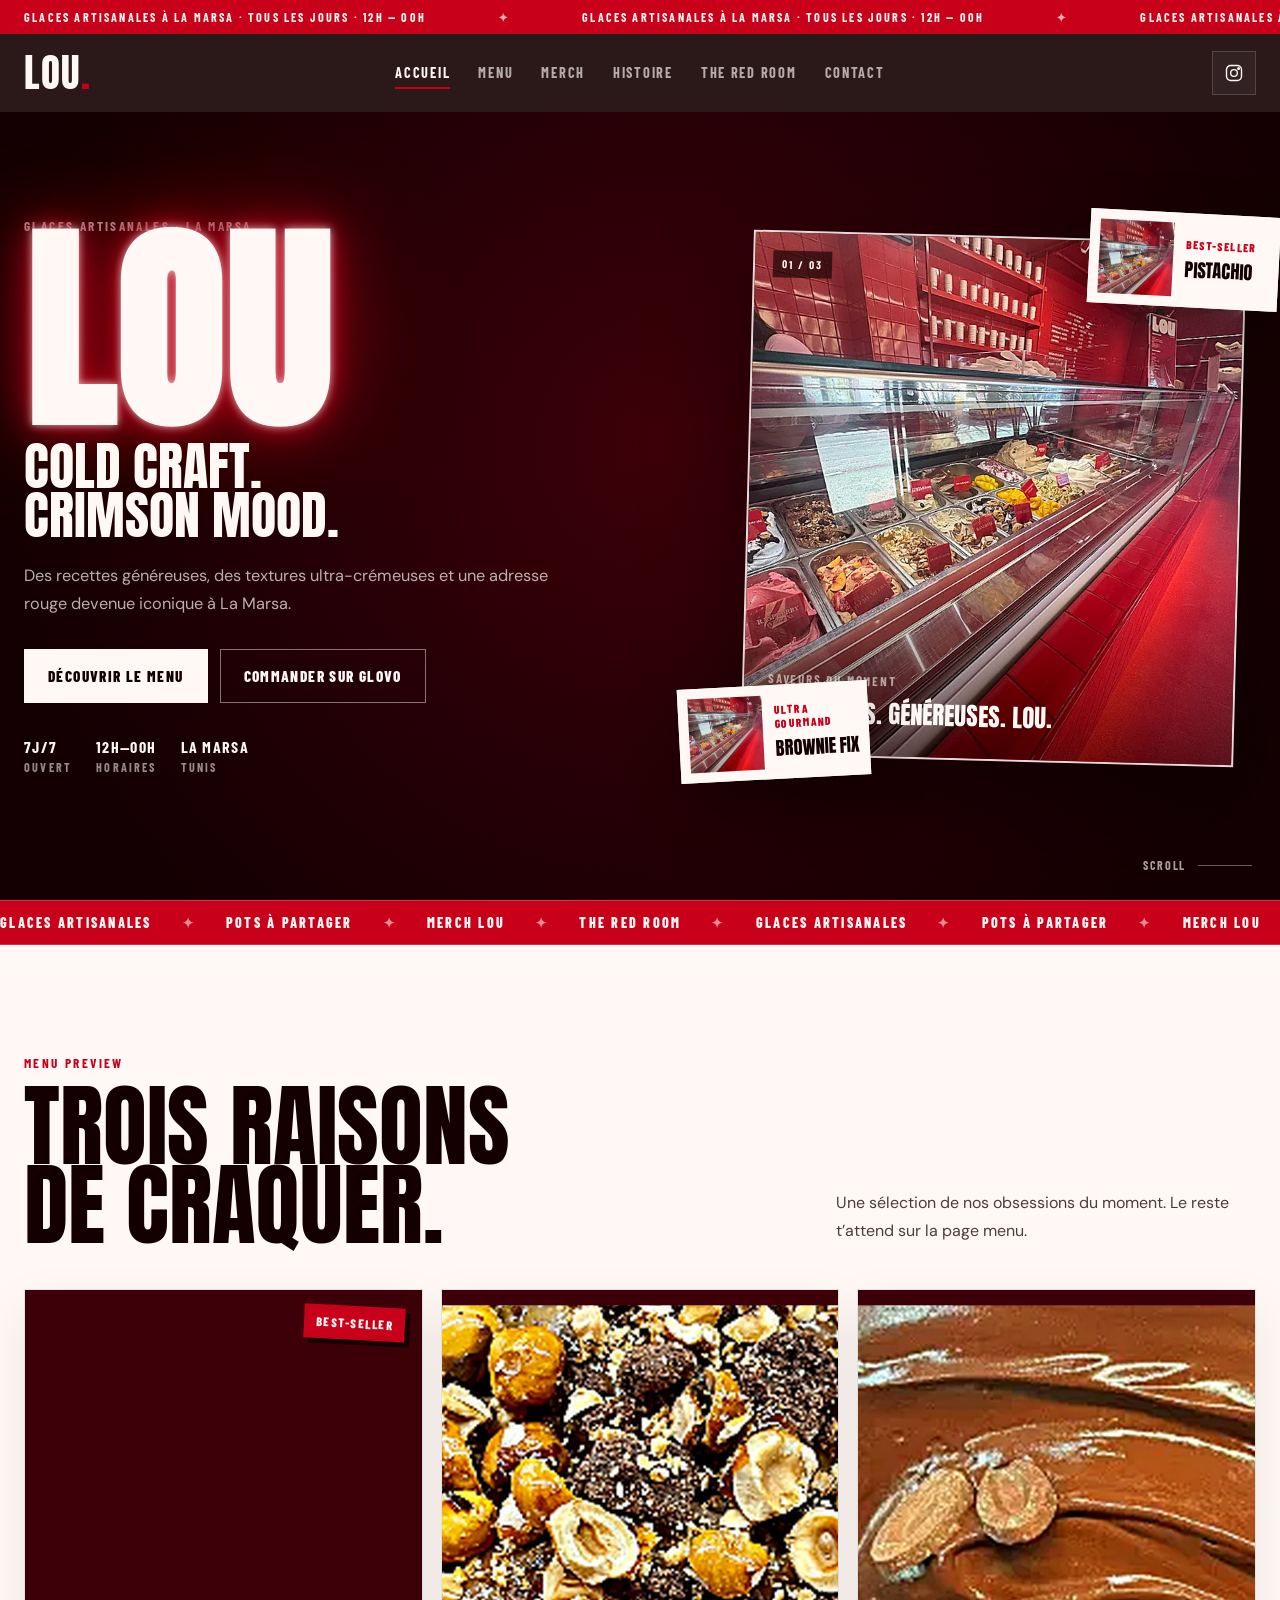
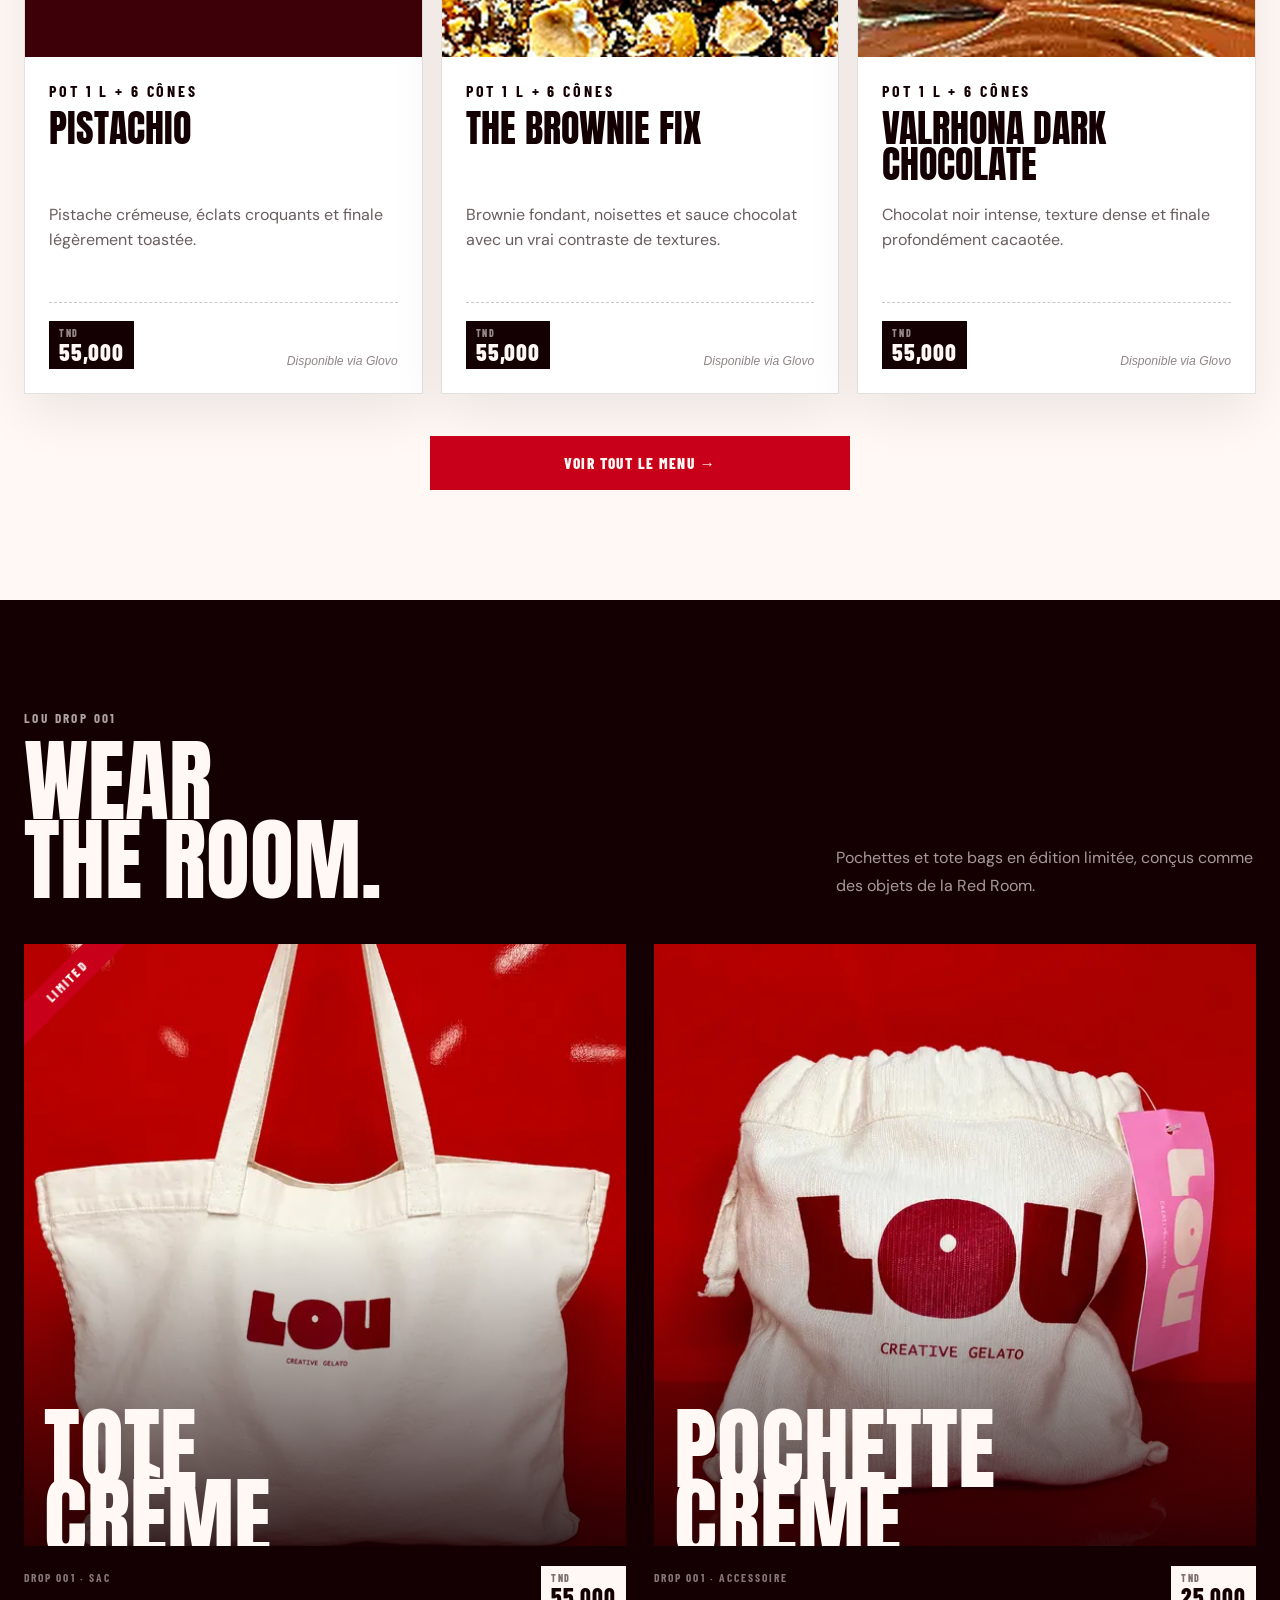
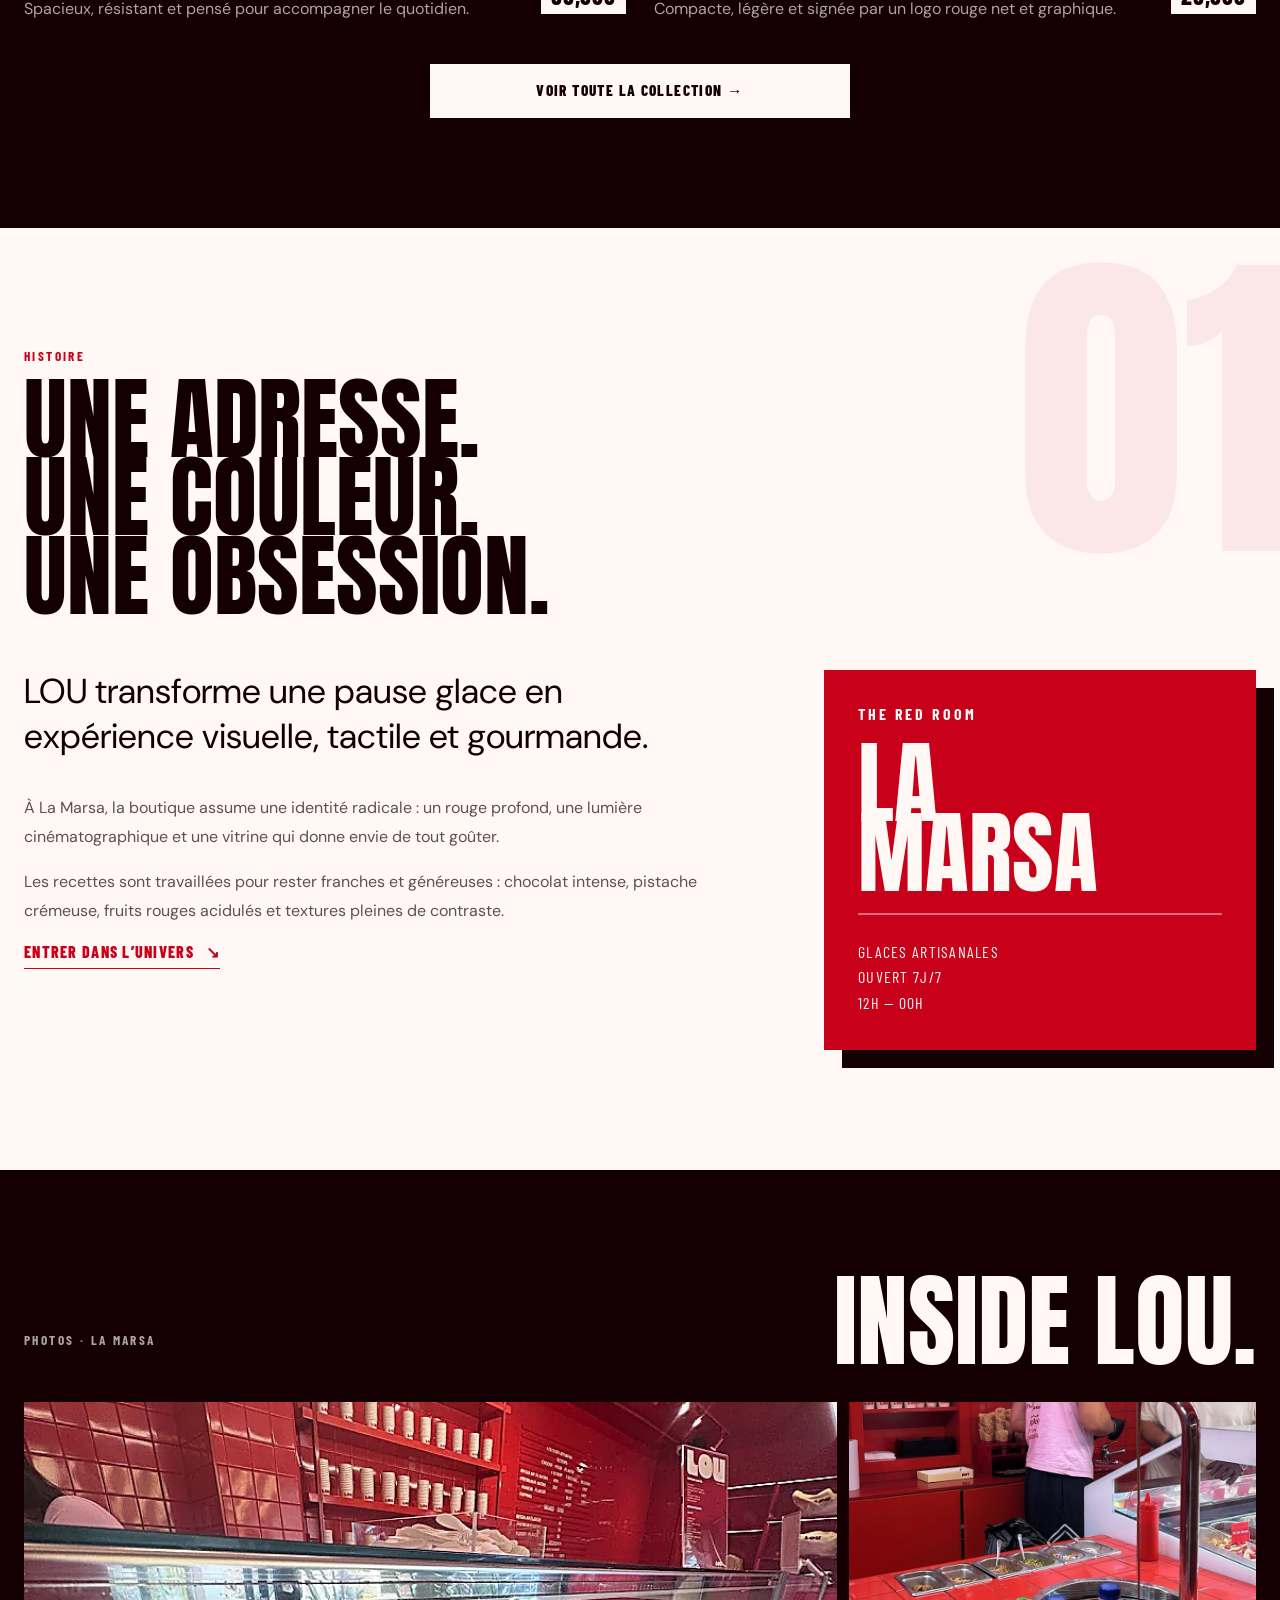
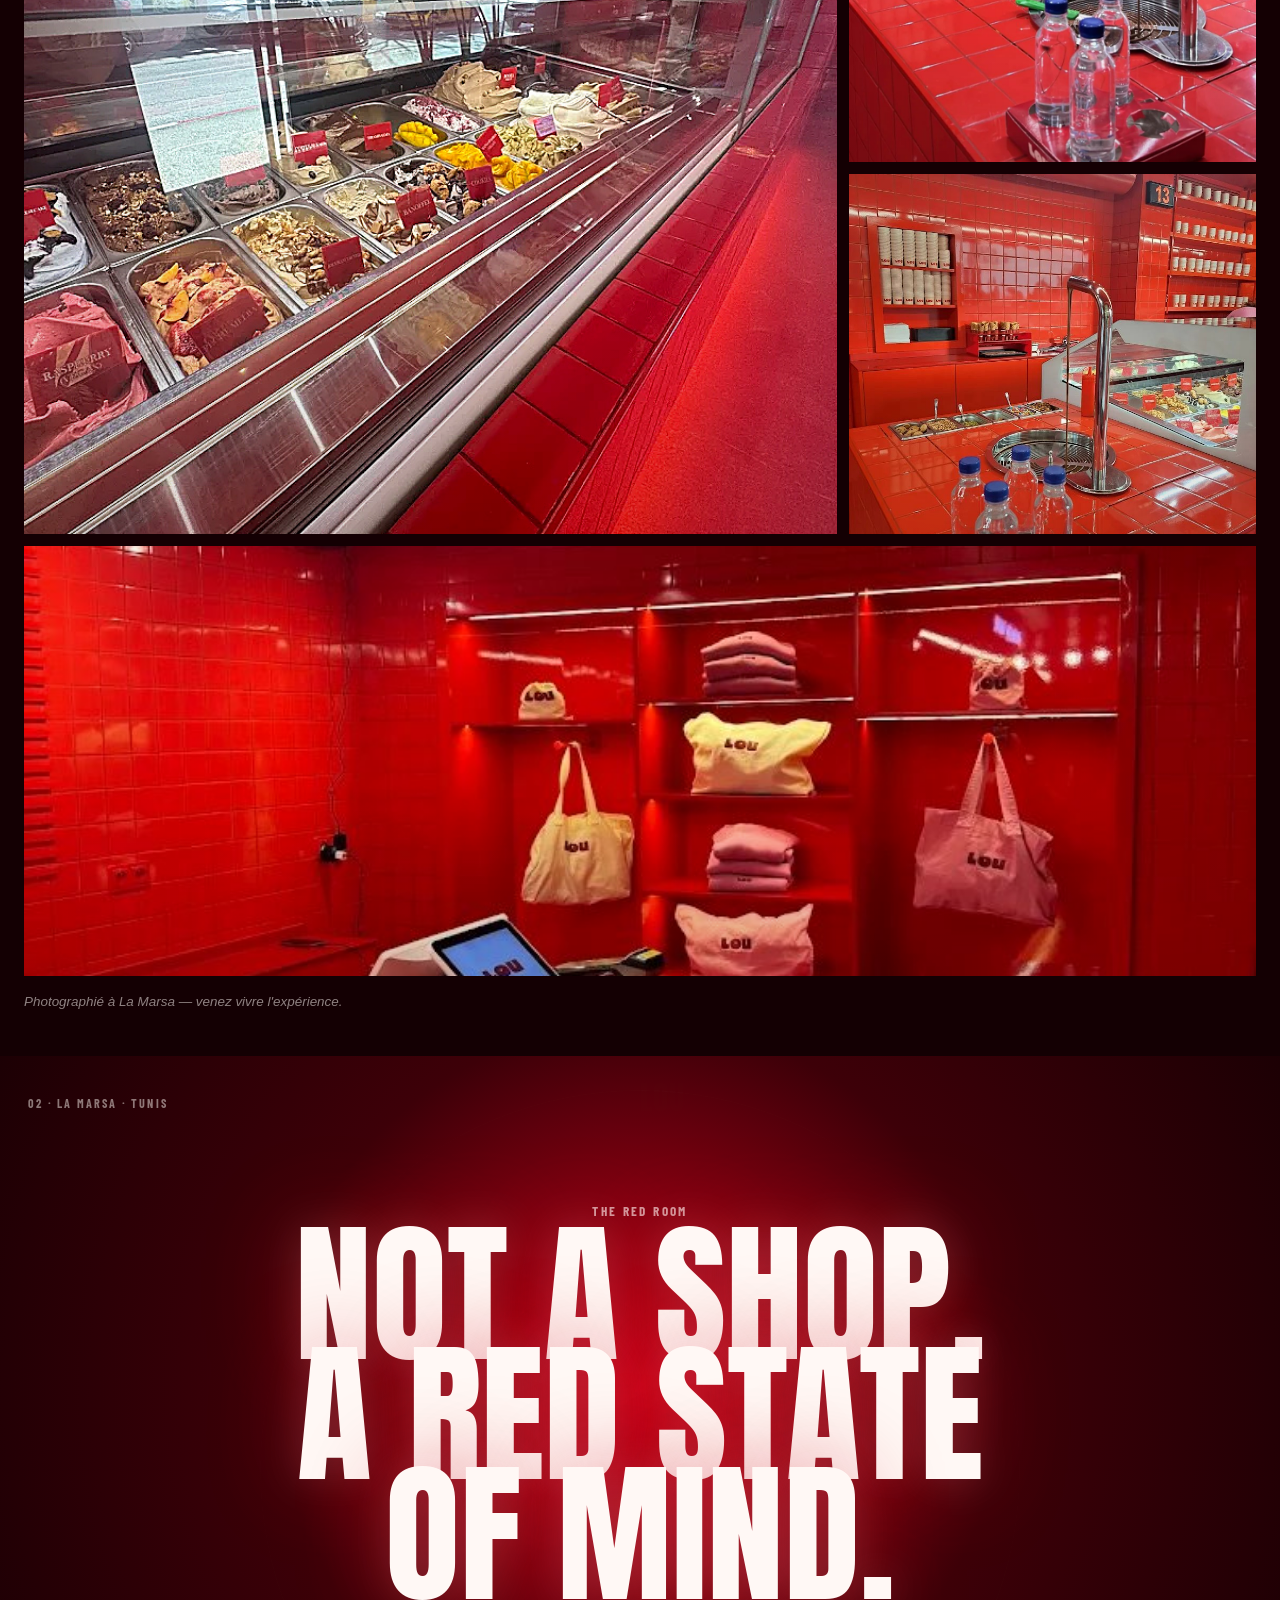
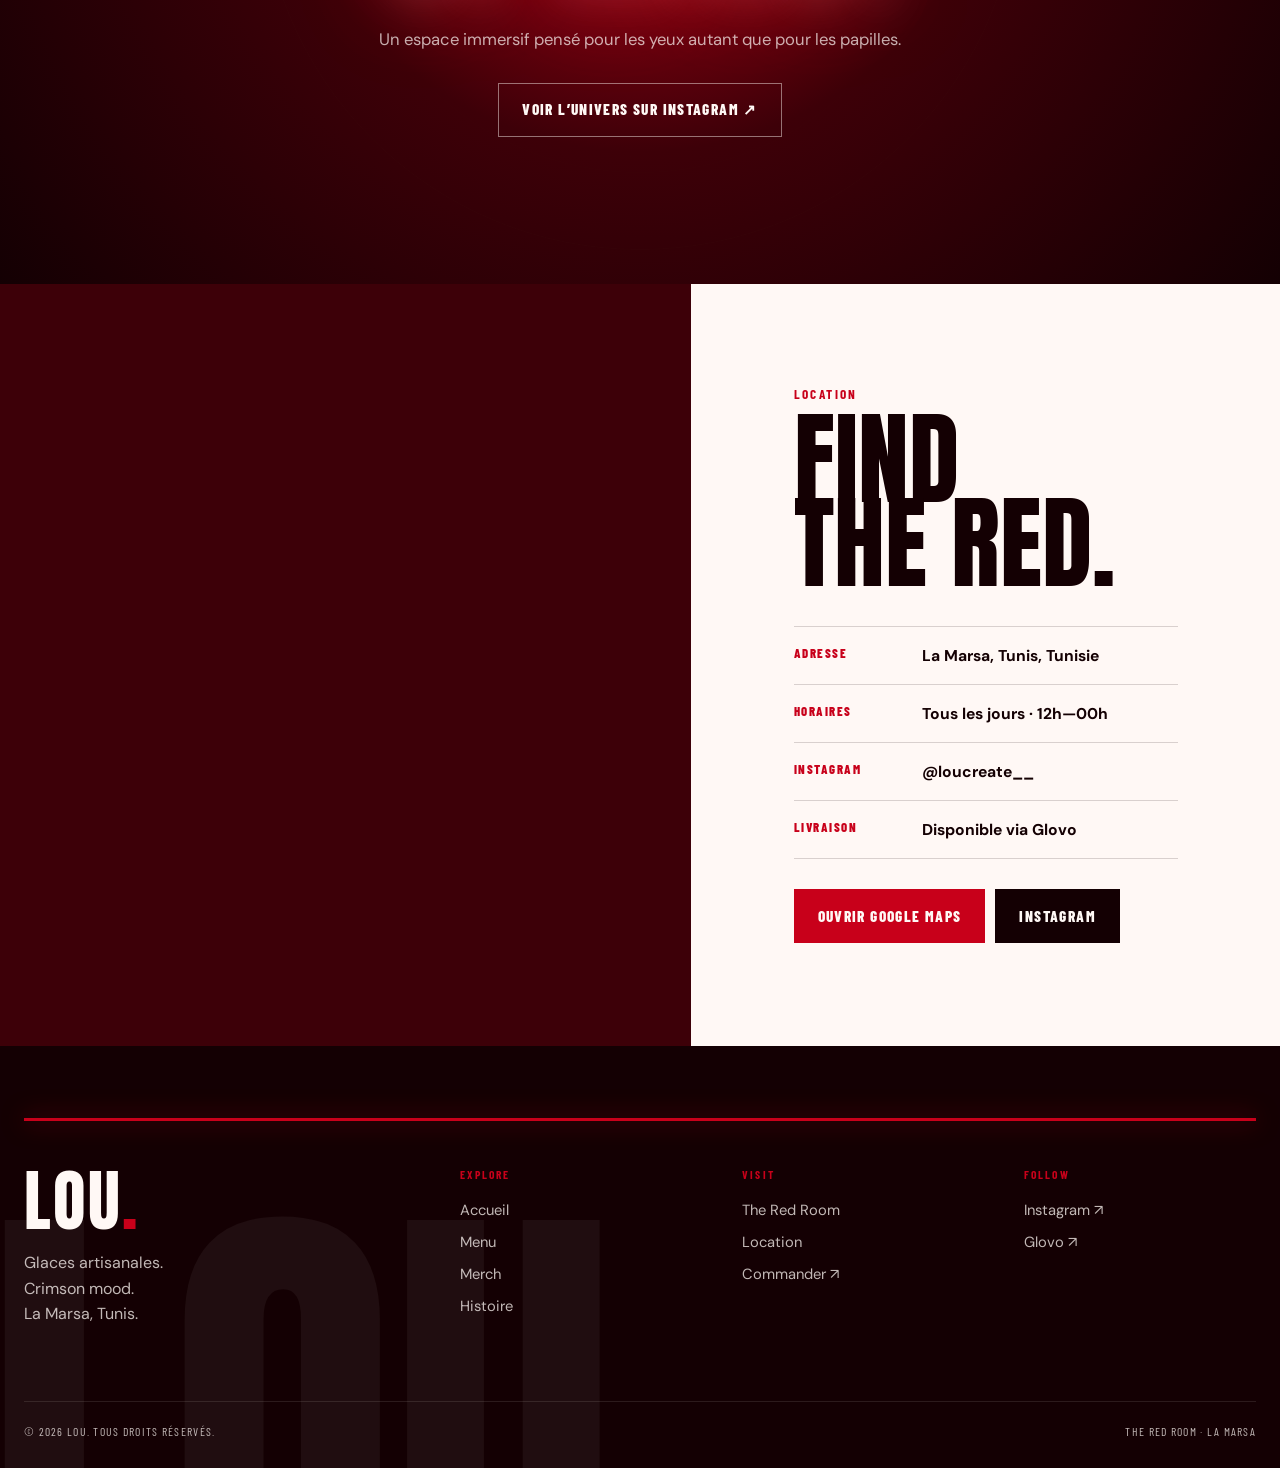
==== commit 844d5bbe: "Add files via upload" ====
--- a/index.html
+++ b/index.html
@@ -14,8 +14,12 @@
 <link href="style.css" rel="stylesheet"/>
 <script defer="" src="script.js"></script>
 </head>
-<body class="page-home is-entering">
-<div aria-hidden="true" class="page-transition"><span>LOU.</span></div>
+<body class="page-home">
+<div id="split-overlay" aria-hidden="true">
+<div class="split-top"></div>
+<div class="split-bottom"></div>
+<div class="split-logo">LOU<span>.</span></div>
+</div>
 <div aria-label="Informations pratiques" class="announcement">
 <div class="announcement-track">
 <span>GLACES ARTISANALES À LA MARSA · TOUS LES JOURS · 12H — 00H</span>
@@ -37,10 +41,6 @@
 <a aria-label="Instagram LOU" class="icon-link" href="https://www.instagram.com/loucreate__/" rel="noopener" target="_blank">
 <svg aria-hidden="true" viewbox="0 0 24 24"><rect height="18" rx="5" width="18" x="3" y="3"></rect><circle cx="12" cy="12" r="4"></circle><circle cx="17.5" cy="6.5" r="1"></circle></svg>
 </a>
-<a aria-label="Commander sur Glovo" class="cart-button" href="https://glovoapp.com/fr/tn/tunis/stores/lou-tis" rel="noopener" target="_blank">
-<svg aria-hidden="true" viewbox="0 0 24 24"><path d="M3 4h2l2.2 10.2a2 2 0 0 0 2 1.6h7.7a2 2 0 0 0 1.9-1.4L21 7H7"></path><circle cx="10" cy="20" r="1.4"></circle><circle cx="18" cy="20" r="1.4"></circle></svg>
-<span class="cart-count" id="cartCount">0</span>
-</a>
 <button aria-controls="mobileMenu" aria-expanded="false" aria-label="Ouvrir le menu" class="menu-toggle" id="menuToggle" type="button"><span></span><span></span></button>
 </div>
 <nav aria-label="Navigation mobile" class="mobile-menu" id="mobileMenu">
@@ -55,20 +55,7 @@
 </header>
 <main>
 <section class="hero hero-home" id="accueil">
-<div aria-hidden="true" class="hero-cursor-glow" id="heroCursorGlow"></div>
-<svg aria-hidden="true" class="hero-drip" preserveaspectratio="none" viewbox="0 0 1600 900">
-<defs>
-<lineargradient id="dripGradient" x1="0" x2="0" y1="0" y2="1"><stop offset="0%" stop-color="#C8001A" stop-opacity=".98"></stop><stop offset="100%" stop-color="#3D0008" stop-opacity=".9"></stop></lineargradient>
-<filter height="160%" id="dripGlow" width="160%" x="-30%" y="-30%"><fegaussianblur result="blur" stddeviation="18"></fegaussianblur><femerge><femergenode in="blur"></femergenode><femergenode in="SourceGraphic"></femergenode></femerge></filter>
-</defs>
-<path class="drip-surface" d="M0 0H1600V218C1512 188 1458 254 1372 233C1283 211 1237 156 1157 185C1066 219 1037 316 940 297C835 276 832 173 730 194C616 217 583 330 467 304C372 283 344 197 252 223C156 250 96 283 0 252V0Z" fill="url(#dripGradient)" filter="url(#dripGlow)"></path>
-<path class="drip-thread drip-one" d="M467 270C467 270 468 369 469 423C470 473 492 486 493 535C494 584 472 604 472 650"></path>
-<path class="drip-thread drip-two" d="M940 258C941 315 944 350 944 394C944 439 923 461 924 505"></path>
-<path class="drip-thread drip-three" d="M1288 212C1288 252 1289 299 1289 344C1289 382 1275 405 1276 443"></path>
-<circle class="drip-drop drip-drop-one" cx="472" cy="687" r="14"></circle><circle class="drip-drop drip-drop-two" cx="924" cy="537" r="10"></circle><circle class="drip-drop drip-drop-three" cx="1276" cy="474" r="8"></circle>
-</svg>
 <div aria-hidden="true" class="hero-noise"></div>
-<div aria-hidden="true" class="hero-marquee">THE RED ROOM · LA MARSA · THE RED ROOM · LA MARSA ·</div>
 <div class="hero-inner container">
 <div class="hero-copy reveal">
 <p class="eyebrow eyebrow-light">Glaces artisanales · La Marsa</p>
@@ -83,12 +70,12 @@
 </div>
 <div class="hero-visual reveal">
 <div class="hero-image-frame">
-<img alt="Vitrine de glaces artisanales LOU à La Marsa" decoding="async" fetchpriority="high" height="1035" loading="eager" sizes="(max-width: 920px) calc(100vw - 48px), 44vw" src="assets/lou-vitrine-640.webp" srcset="assets/lou-vitrine-320.webp 320w, assets/lou-vitrine-640.webp 640w, assets/lou-vitrine-960.webp 960w" width="960"/>
+<img alt="Vitrine de glaces artisanales LOU à La Marsa" decoding="async" fetchpriority="high" height="1035" loading="eager" sizes="(max-width: 920px) calc(100vw - 48px), 44vw" src="images/inside-1.jpg" srcset="assets/lou-vitrine-320.webp 320w, assets/lou-vitrine-640.webp 640w, assets/lou-vitrine-960.webp 960w, assets/lou-vitrine-1400.webp 1400w" width="960"/>
 <span class="hero-image-index">01 / 03</span>
 <div class="hero-image-caption"><span>Saveurs du moment</span><strong>Crémeuses. Généreuses. LOU.</strong></div>
 </div>
-<article class="hero-floating-card hero-floating-card-top"><img alt="Glace Pistachio" decoding="async" height="960" loading="lazy" sizes="90px" src="assets/menu-pistachio-640.webp" srcset="assets/menu-pistachio-320.webp 320w, assets/menu-pistachio-640.webp 640w, assets/menu-pistachio-960.webp 960w" width="960"/><div><span>Best-seller</span><strong>Pistachio</strong></div></article>
-<article class="hero-floating-card hero-floating-card-bottom"><img alt="Glace The Brownie Fix" decoding="async" height="960" loading="lazy" sizes="90px" src="assets/menu-brownie-fix-640.webp" srcset="assets/menu-brownie-fix-320.webp 320w, assets/menu-brownie-fix-640.webp 640w, assets/menu-brownie-fix-960.webp 960w" width="960"/><div><span>Ultra gourmand</span><strong>Brownie Fix</strong></div></article>
+<article class="hero-floating-card hero-floating-card-top"><img alt="Intérieur rouge de LOU à La Marsa" class="hero-side-photo hero-side-photo-right" decoding="async" fetchpriority="high" height="1024" loading="eager" src="images/inside-1.jpg" width="765"/><div><span>Best-seller</span><strong>Pistachio</strong></div></article>
+<article class="hero-floating-card hero-floating-card-bottom"><img alt="Vitrine et intérieur de LOU à La Marsa" class="hero-side-photo hero-side-photo-left" decoding="async" fetchpriority="high" height="1024" loading="eager" src="images/inside-1.jpg" width="765"/><div><span>Ultra gourmand</span><strong>Brownie Fix</strong></div></article>
 </div>
 </div>
 <a aria-label="Découvrir la suite" class="hero-scroll" href="#menu-preview"><span>Scroll</span><i></i></a>
@@ -103,15 +90,15 @@
 <article class="preview-card menu-preview-card reveal" data-menu-card="" data-parallax="0.05">
 <span class="floating-badge">BEST-SELLER</span>
 <div class="preview-media"><img alt="Glace Pistachio" decoding="async" height="960" loading="lazy" sizes="(max-width: 680px) calc(100vw - 34px), (max-width: 1100px) 50vw, 420px" src="assets/menu-pistachio-640.webp" srcset="assets/menu-pistachio-320.webp 320w, assets/menu-pistachio-640.webp 640w, assets/menu-pistachio-960.webp 960w" width="960"/></div>
-<div class="preview-card-copy"><span class="utility-label">Pot 1 L + 6 cônes</span><h3>Pistachio</h3><p>Pistache crémeuse, éclats croquants et finale légèrement toastée.</p><div class="preview-card-bottom"><strong class="price-tag"><small>TND</small> 55,000</strong><button class="add-button" data-product="Pistachio" type="button">Ajouter</button></div></div>
+<div class="preview-card-copy"><span class="utility-label">Pot 1 L + 6 cônes</span><h3>Pistachio</h3><p>Pistache crémeuse, éclats croquants et finale légèrement toastée.</p><div class="preview-card-bottom"><strong class="price-tag"><small>TND</small> 55,000</strong><span class="availability-note">Disponible via Glovo</span></div></div>
 </article>
 <article class="preview-card menu-preview-card reveal" data-menu-card="" data-parallax="0.08">
 <div class="preview-media"><img alt="The Brownie Fix" decoding="async" height="960" loading="lazy" sizes="(max-width: 680px) calc(100vw - 34px), (max-width: 1100px) 50vw, 420px" src="assets/menu-brownie-fix-640.webp" srcset="assets/menu-brownie-fix-320.webp 320w, assets/menu-brownie-fix-640.webp 640w, assets/menu-brownie-fix-960.webp 960w" width="960"/></div>
-<div class="preview-card-copy"><span class="utility-label">Pot 1 L + 6 cônes</span><h3>The Brownie Fix</h3><p>Brownie fondant, noisettes et sauce chocolat avec un vrai contraste de textures.</p><div class="preview-card-bottom"><strong class="price-tag"><small>TND</small> 55,000</strong><button class="add-button" data-product="The Brownie Fix" type="button">Ajouter</button></div></div>
+<div class="preview-card-copy"><span class="utility-label">Pot 1 L + 6 cônes</span><h3>The Brownie Fix</h3><p>Brownie fondant, noisettes et sauce chocolat avec un vrai contraste de textures.</p><div class="preview-card-bottom"><strong class="price-tag"><small>TND</small> 55,000</strong><span class="availability-note">Disponible via Glovo</span></div></div>
 </article>
 <article class="preview-card menu-preview-card reveal" data-menu-card="" data-parallax="0.06">
 <div class="preview-media"><img alt="Valrhona Dark Chocolate" decoding="async" height="960" loading="lazy" sizes="(max-width: 680px) calc(100vw - 34px), (max-width: 1100px) 50vw, 420px" src="assets/menu-valrhona-640.webp" srcset="assets/menu-valrhona-320.webp 320w, assets/menu-valrhona-640.webp 640w, assets/menu-valrhona-960.webp 960w" width="960"/></div>
-<div class="preview-card-copy"><span class="utility-label">Pot 1 L + 6 cônes</span><h3>Valrhona Dark Chocolate</h3><p>Chocolat noir intense, texture dense et finale profondément cacaotée.</p><div class="preview-card-bottom"><strong class="price-tag"><small>TND</small> 55,000</strong><button class="add-button" data-product="Valrhona Dark Chocolate" type="button">Ajouter</button></div></div>
+<div class="preview-card-copy"><span class="utility-label">Pot 1 L + 6 cônes</span><h3>Valrhona Dark Chocolate</h3><p>Chocolat noir intense, texture dense et finale profondément cacaotée.</p><div class="preview-card-bottom"><strong class="price-tag"><small>TND</small> 55,000</strong><span class="availability-note">Disponible via Glovo</span></div></div>
 </article>
 </div>
 <div class="section-cta container reveal"><a class="button button-red button-wide" href="menu.html">Voir tout le menu →</a></div>
@@ -141,6 +128,31 @@
 <aside class="story-poster reveal"><span class="story-poster-label">THE RED ROOM</span><strong>LA<br/>MARSA</strong><div class="story-poster-rule"></div><p>Glaces artisanales<br/>Ouvert 7J/7<br/>12h — 00h</p></aside>
 </div>
 </section>
+<section aria-labelledby="realPhotosTitle" class="real-photos-section" id="photos">
+<div class="real-photos-heading container reveal">
+<p class="eyebrow eyebrow-light">Photos · La Marsa</p>
+<h2 id="realPhotosTitle">Inside LOU.</h2>
+</div>
+<div class="real-photo-grid container">
+<figure class="real-photo real-photo-main reveal">
+<img alt="La vitrine de glaces artisanales à l'intérieur de LOU" decoding="async" height="1020" loading="lazy" src="images/inside-1.jpg" width="765"/>
+<figcaption>La Vitrine</figcaption>
+</figure>
+<figure class="real-photo real-photo-small-top reveal">
+<img alt="Le comptoir de préparation et les garnitures chez LOU" decoding="async" height="1020" loading="lazy" src="images/inside-2.jpg" width="936"/>
+<figcaption>Les Saveurs</figcaption>
+</figure>
+<figure class="real-photo real-photo-small-bottom reveal">
+<img alt="L'intérieur rouge et le comptoir central de LOU" decoding="async" height="1020" loading="lazy" src="images/inside-3.jpg" width="765"/>
+<figcaption>L'Ambiance</figcaption>
+</figure>
+<figure class="real-photo real-photo-wide reveal">
+<img alt="L'espace Order Here et la collection merch de LOU" decoding="async" height="1020" loading="lazy" src="images/inside-4.jpg" width="765"/>
+<figcaption>The Red Room</figcaption>
+</figure>
+</div>
+<p class="real-photo-caption container">Photographié à La Marsa — venez vivre l'expérience.</p>
+</section>
 <section class="red-room-section" id="red-room">
 <div aria-hidden="true" class="red-room-lines"></div>
 <p class="red-room-index">02 · LA MARSA · TUNIS</p>
@@ -162,6 +174,7 @@
 </div>
 <div class="footer-bottom container"><span>© 2026 LOU. Tous droits réservés.</span><span>THE RED ROOM · LA MARSA</span></div>
 </footer>
-<div aria-live="polite" class="toast" id="toast" role="status"></div>
+
+<script src="transitions.js" defer></script>
 </body>
 </html>
--- a/style.css
+++ b/style.css
@@ -44,12 +44,183 @@
 .text-link span { transition: transform .25s ease; }
 .text-link:hover span { transform: translate(4px,3px); }
 
-.page-transition { position: fixed; inset: 0; z-index: 9999; display: grid; place-items: center; color: var(--cream); background: var(--red); transform: translateY(-100%); pointer-events: none; }
-.page-transition span { font-family: var(--display); font-size: clamp(4rem, 14vw, 12rem); letter-spacing: .04em; }
-body.is-entering .page-transition { animation: pageReveal .75s cubic-bezier(.77,0,.18,1) both; }
-body.is-leaving .page-transition { pointer-events: all; animation: pageCover .55s cubic-bezier(.77,0,.18,1) both; }
-@keyframes pageReveal { 0% { transform: translateY(0); } 100% { transform: translateY(100%); } }
-@keyframes pageCover { 0% { transform: translateY(-100%); } 100% { transform: translateY(0); } }
+/* ── PAGE TRANSITIONS ── */
+#split-overlay {
+  position: fixed;
+  inset: 0;
+  z-index: 9999;
+  overflow: hidden;
+  pointer-events: none;
+  visibility: hidden;
+}
+
+.split-top,
+.split-bottom {
+  position: absolute;
+  left: 0;
+  right: 0;
+  height: 50%;
+  will-change: transform;
+  backface-visibility: hidden;
+  transform: translateZ(0);
+}
+
+.split-top {
+  top: 0;
+  background: linear-gradient(to bottom, #140003 0%, #3D0008 34%, #C8001A 100%);
+  transform: translateY(-100%);
+}
+
+.split-bottom {
+  bottom: 0;
+  background: linear-gradient(to top, #140003 0%, #3D0008 34%, #C8001A 100%);
+  transform: translateY(100%);
+}
+
+.split-logo {
+  position: absolute;
+  top: 50%;
+  left: 50%;
+  z-index: 2;
+  color: #FFF8F5;
+  font-family: var(--display);
+  font-size: clamp(4rem, 10vw, 9rem);
+  font-weight: 400;
+  line-height: .8;
+  letter-spacing: .16em;
+  text-transform: uppercase;
+  opacity: 0;
+  transform: translate(-50%, -50%) scale(.98);
+  pointer-events: none;
+  text-shadow:
+    0 0 14px rgba(255, 248, 245, .7),
+    0 0 60px rgba(255, 80, 80, .6),
+    0 0 120px rgba(255, 0, 0, .3);
+  transition: opacity 150ms ease, transform 150ms ease;
+}
+
+.split-logo span {
+  color: #C8001A;
+}
+
+#split-overlay::after {
+  content: "";
+  position: absolute;
+  top: calc(50% - 1px);
+  left: 0;
+  z-index: 1;
+  width: 100%;
+  height: 2px;
+  background: rgba(255, 255, 255, .15);
+  opacity: 0;
+  pointer-events: none;
+  transition: opacity 100ms ease;
+}
+
+#split-overlay.closing,
+#split-overlay.opening {
+  visibility: visible;
+  pointer-events: all;
+}
+
+#split-overlay.closing .split-top {
+  animation: split-slide-down 450ms cubic-bezier(.76, 0, .24, 1) forwards;
+}
+
+#split-overlay.closing .split-bottom {
+  animation: split-slide-up 450ms cubic-bezier(.76, 0, .24, 1) forwards;
+}
+
+#split-overlay.closing.logo-visible .split-logo {
+  opacity: 1;
+  transform: translate(-50%, -50%) scale(1);
+}
+
+#split-overlay.closing.is-held::after {
+  opacity: 1;
+}
+
+#split-overlay.opening .split-top {
+  transform: translateY(0);
+  animation: split-slide-up-out 600ms cubic-bezier(.76, 0, .24, 1) forwards;
+}
+
+#split-overlay.opening .split-bottom {
+  transform: translateY(0);
+  animation: split-slide-down-out 600ms cubic-bezier(.76, 0, .24, 1) 60ms forwards;
+}
+
+#split-overlay.opening .split-logo {
+  opacity: 1;
+  transform: translate(-50%, -50%) scale(1);
+  animation: split-logo-exit 220ms ease 80ms forwards;
+}
+
+#split-overlay.opening::after {
+  opacity: 1;
+  animation: split-seam-exit 180ms ease 70ms forwards;
+}
+
+@keyframes split-slide-down {
+  from { transform: translateY(-100%); }
+  to { transform: translateY(0); }
+}
+
+@keyframes split-slide-up {
+  from { transform: translateY(100%); }
+  to { transform: translateY(0); }
+}
+
+@keyframes split-slide-up-out {
+  from { transform: translateY(0); }
+  to { transform: translateY(-100%); }
+}
+
+@keyframes split-slide-down-out {
+  from { transform: translateY(0); }
+  to { transform: translateY(100%); }
+}
+
+@keyframes split-logo-exit {
+  from { opacity: 1; transform: translate(-50%, -50%) scale(1); }
+  to { opacity: 0; transform: translate(-50%, -50%) scale(1.025); }
+}
+
+@keyframes split-seam-exit {
+  from { opacity: 1; }
+  to { opacity: 0; }
+}
+
+@media (max-width: 768px), (pointer: coarse) {
+  #split-overlay.closing .split-top,
+  #split-overlay.closing .split-bottom {
+    animation-duration: 383ms;
+  }
+
+  #split-overlay.opening .split-top {
+    animation-duration: 510ms;
+  }
+
+  #split-overlay.opening .split-bottom {
+    animation-duration: 510ms;
+    animation-delay: 51ms;
+  }
+
+  .split-logo {
+    letter-spacing: .1em;
+  }
+}
+
+@media (prefers-reduced-motion: reduce) {
+  #split-overlay.closing .split-top,
+  #split-overlay.closing .split-bottom,
+  #split-overlay.opening .split-top,
+  #split-overlay.opening .split-bottom {
+    animation-duration: 180ms;
+    animation-delay: 0ms;
+  }
+}
+
 
 .announcement { position: relative; z-index: 1100; height: var(--announcement-h); overflow: hidden; color: var(--cream); background: var(--red); font-size: .76rem; white-space: nowrap; }
 .announcement-track { min-width: max-content; height: 100%; display: flex; align-items: center; gap: 72px; padding-left: 24px; animation: announcementScroll 24s linear infinite; }
@@ -69,11 +240,9 @@
 .page-home [data-nav="home"], .page-menu [data-nav="menu"], .page-merch [data-nav="merch"] { color: var(--cream); }
 .page-home .desktop-nav [data-nav="home"]::after, .page-menu .desktop-nav [data-nav="menu"]::after, .page-merch .desktop-nav [data-nav="merch"]::after { left: 0; right: 0; }
 .header-actions { justify-self: end; display: flex; align-items: center; gap: 10px; }
-.icon-link, .cart-button, .menu-toggle { width: 44px; height: 44px; display: grid; place-items: center; border: 1px solid rgba(255,248,245,.16); background: rgba(255,248,245,.04); transition: border-color .25s ease, background .25s ease; }
-.icon-link:hover, .cart-button:hover, .menu-toggle:hover { border-color: rgba(255,248,245,.5); background: rgba(255,248,245,.1); }
-.icon-link svg, .cart-button svg { width: 20px; fill: none; stroke: currentColor; stroke-width: 1.65; }
-.cart-button { position: relative; }
-.cart-count { position: absolute; top: -6px; right: -6px; min-width: 20px; height: 20px; display: grid; place-items: center; padding: 0 5px; border: 2px solid var(--black); border-radius: 99px; color: var(--cream); background: var(--red); font-family: var(--utility); font-size: .72rem; font-weight: 800; }
+.icon-link, .menu-toggle { width: 44px; height: 44px; display: grid; place-items: center; border: 1px solid rgba(255,248,245,.16); background: rgba(255,248,245,.04); transition: border-color .25s ease, background .25s ease; }
+.icon-link:hover, .menu-toggle:hover { border-color: rgba(255,248,245,.5); background: rgba(255,248,245,.1); }
+.icon-link svg { width: 20px; fill: none; stroke: currentColor; stroke-width: 1.65; }
 .menu-toggle { display: none; position: relative; cursor: pointer; }
 .menu-toggle span { position: absolute; width: 20px; height: 2px; background: var(--cream); transition: transform .25s ease, top .25s ease; }
 .menu-toggle span:first-child { top: 17px; }
@@ -87,21 +256,8 @@
 .mobile-menu .mobile-menu-cta { margin-top: 18px; padding: 18px; color: var(--cream); background: var(--red); font-family: var(--utility); font-size: 1rem; text-align: center; }
 .mobile-menu.is-open { opacity: 1; transform: none; pointer-events: auto; }
 
-.hero { position: relative; min-height: calc(100svh - var(--announcement-h) - var(--header-h)); display: grid; align-items: center; overflow: hidden; color: var(--cream); background: var(--black); }
-.hero-noise { position: absolute; inset: 0; z-index: 1; opacity: .16; pointer-events: none; background-image: url("data:image/svg+xml,%3Csvg viewBox='0 0 180 180' xmlns='http://www.w3.org/2000/svg'%3E%3Cfilter id='n'%3E%3CfeTurbulence type='fractalNoise' baseFrequency='.9' numOctaves='3' stitchTiles='stitch'/%3E%3C/filter%3E%3Crect width='100%25' height='100%25' filter='url(%23n)' opacity='.45'/%3E%3C/svg%3E"); mix-blend-mode: soft-light; }
-.hero-drip { position: absolute; top: 0; left: 0; z-index: 0; width: 100%; height: 72%; opacity: .95; }
-.drip-thread { fill: none; stroke: rgba(200,0,26,.9); stroke-width: 17; stroke-linecap: round; filter: drop-shadow(0 0 20px rgba(200,0,26,.5)); animation: dripStretch 5s ease-in-out infinite alternate; transform-origin: top; }
-.drip-two { animation-delay: -1.4s; }
-.drip-three { animation-delay: -2.8s; }
-.drip-drop { fill: var(--red); filter: drop-shadow(0 0 18px rgba(200,0,26,.8)); animation: dropFloat 2.8s ease-in-out infinite; }
-.drip-drop-two { animation-delay: -.8s; }
-.drip-drop-three { animation-delay: -1.6s; }
-@keyframes dripStretch { 50% { transform: scaleY(1.08); } }
-@keyframes dropFloat { 50% { transform: translateY(18px); opacity: .45; } }
-.hero-cursor-glow { position: absolute; z-index: 1; width: 420px; height: 420px; border-radius: 50%; background: radial-gradient(circle, rgba(200,0,26,.24), rgba(200,0,26,0) 68%); transform: translate(-50%,-50%); filter: blur(18px); opacity: 0; pointer-events: none; transition: opacity .25s ease; }
-.hero:hover .hero-cursor-glow { opacity: 1; }
-.hero-marquee { position: absolute; left: 0; right: 0; bottom: 16%; z-index: 0; color: rgba(255,248,245,.028); font-family: var(--display); font-size: clamp(6rem, 15vw, 15rem); white-space: nowrap; animation: heroMarquee 30s linear infinite; }
-@keyframes heroMarquee { to { transform: translateX(-50%); } }
+.hero { position: relative; min-height: calc(100svh - var(--announcement-h) - var(--header-h)); display: grid; align-items: center; overflow: hidden; color: var(--cream); background: radial-gradient(circle at 52% 42%, #3D0008 0%, #260006 42%, #140003 82%); }
+.hero-noise { position: absolute; inset: 0; z-index: 1; opacity: .04; pointer-events: none; background-image: url("data:image/svg+xml,%3Csvg viewBox='0 0 180 180' xmlns='http://www.w3.org/2000/svg'%3E%3Cfilter id='n'%3E%3CfeTurbulence type='fractalNoise' baseFrequency='.86' numOctaves='3' stitchTiles='stitch'/%3E%3C/filter%3E%3Crect width='100%25' height='100%25' filter='url(%23n)' opacity='.7'/%3E%3C/svg%3E"); background-size: 180px 180px; mix-blend-mode: soft-light; }
 .hero-inner { position: relative; z-index: 3; display: grid; grid-template-columns: minmax(0,1.02fr) minmax(360px,.98fr); align-items: center; gap: clamp(36px,6vw,90px); padding-block: 80px 100px; }
 .hero-copy { max-width: 650px; }
 .hero-logo { margin: 0; font-family: var(--display); font-size: clamp(8rem, 17vw, 15.5rem); line-height: .77; letter-spacing: .015em; text-shadow: 0 0 8px rgba(255,248,245,.75), 0 0 28px rgba(200,0,26,.95), 0 0 72px rgba(200,0,26,.68), 0 0 140px rgba(200,0,26,.32); animation: neonPulse 3.2s ease-in-out infinite alternate; }
@@ -113,15 +269,17 @@
 .hero-meta span { display: grid; gap: 4px; }
 .hero-meta b { color: var(--cream); font-size: 1rem; letter-spacing: .08em; }
 .hero-visual { position: relative; min-height: 590px; }
-.hero-image-frame { position: absolute; inset: 6% 3% 5% 10%; overflow: hidden; background: var(--garnet); box-shadow: 0 42px 100px rgba(0,0,0,.46); transform: rotate(1.5deg); }
-.hero-image-frame::after { content: ""; position: absolute; inset: 0; background: linear-gradient(180deg, rgba(20,0,3,.05), rgba(20,0,3,.72)); }
-.hero-image-frame img { height: 100%; object-fit: cover; filter: saturate(.82) contrast(1.08); }
+.hero-image-frame { position: absolute; inset: 6% 3% 5% 10%; overflow: hidden; border: 2px solid rgba(255,248,245,.88); background: var(--garnet); box-shadow: 0 42px 100px rgba(0,0,0,.46); transform: rotate(1.5deg); }
+.hero-image-frame::after { content: ""; position: absolute; left: 0; right: 0; bottom: 0; height: 34%; background: linear-gradient(180deg, transparent 0%, rgba(20,0,3,.56) 100%); pointer-events: none; }
+.hero-image-frame img { width: 100%; height: 100%; object-fit: cover; object-position: center; opacity: 1; filter: none; image-rendering: auto; }
 .hero-image-index { position: absolute; top: 18px; left: 18px; z-index: 2; padding: 7px 9px; color: var(--cream); background: rgba(20,0,3,.66); font-size: .7rem; }
 .hero-image-caption { position: absolute; left: 24px; right: 24px; bottom: 24px; z-index: 2; display: grid; gap: 6px; }
 .hero-image-caption span { color: rgba(255,248,245,.62); font-family: var(--utility); font-size: .8rem; font-weight: 700; letter-spacing: .14em; text-transform: uppercase; }
 .hero-image-caption strong { font-family: var(--display); font-size: 1.55rem; font-weight: 400; text-transform: uppercase; }
-.hero-floating-card { position: absolute; z-index: 4; width: 190px; display: grid; grid-template-columns: 74px 1fr; gap: 12px; align-items: center; padding: 10px; color: var(--black); background: var(--cream); box-shadow: 0 18px 55px rgba(0,0,0,.3); }
-.hero-floating-card img { aspect-ratio: 1; object-fit: cover; }
+.hero-floating-card { position: absolute; z-index: 4; width: 190px; display: grid; grid-template-columns: 74px 1fr; gap: 12px; align-items: center; padding: 9px; border: 1px solid rgba(255,248,245,.94); color: var(--black); background: var(--cream); box-shadow: 0 18px 55px rgba(0,0,0,.3); }
+.hero-floating-card img { width: 100%; height: 74px; aspect-ratio: 1; object-fit: cover; opacity: 1; filter: none; }
+.hero-side-photo-left { object-position: 50% 62%; }
+.hero-side-photo-right { object-position: 50% 28%; }
 .hero-floating-card div { display: grid; gap: 4px; }
 .hero-floating-card span { color: var(--red); font-family: var(--utility); font-size: .72rem; font-weight: 800; letter-spacing: .12em; text-transform: uppercase; }
 .hero-floating-card strong { font-family: var(--display); font-size: 1.15rem; font-weight: 400; text-transform: uppercase; }
@@ -159,10 +317,6 @@
 .price-tag small { color: rgba(255,248,245,.55); font-size: .62rem; letter-spacing: .16em; }
 .price-tag-dark { color: var(--black); background: var(--cream); }
 .price-tag-dark small { color: rgba(20,0,3,.55); }
-.add-button { position: relative; z-index: 3; min-height: 42px; padding: 9px 14px; border: 1px solid var(--red); color: var(--red); background: transparent; font-family: var(--utility); font-size: .84rem; font-weight: 800; letter-spacing: .08em; text-transform: uppercase; cursor: pointer; transition: color .25s ease, background .25s ease; }
-.add-button:hover { color: var(--cream); background: var(--red); }
-.add-button-dark { border-color: var(--cream); color: var(--cream); }
-.add-button-dark:hover { color: var(--black); background: var(--cream); }
 .section-cta { display: flex; justify-content: center; margin-top: 42px; }
 
 .merch-preview-grid { display: grid; grid-template-columns: 1fr 1fr; gap: 28px; }
@@ -189,6 +343,90 @@
 .story-poster > strong { display: block; margin: 24px 0; font-family: var(--display); font-size: clamp(4rem,7vw,7.2rem); font-weight: 400; line-height: .78; }
 .story-poster-rule { width: 100%; height: 2px; margin: 24px 0; background: rgba(255,248,245,.42); }
 .story-poster p { margin: 0; font-family: var(--utility); font-size: 1rem; line-height: 1.6; letter-spacing: .08em; text-transform: uppercase; }
+
+
+/* REAL SHOP PHOTOS — asymmetric editorial gallery */
+.real-photos-section {
+  padding: 110px 0 34px;
+  color: var(--cream);
+  background: var(--black);
+}
+.real-photos-heading {
+  display: flex;
+  align-items: end;
+  justify-content: space-between;
+  gap: 30px;
+  margin-bottom: 38px;
+}
+.real-photos-heading h2 {
+  margin: 0;
+  font-family: var(--display);
+  font-size: clamp(4rem, 8vw, 8.8rem);
+  font-weight: 400;
+  line-height: .82;
+  text-transform: uppercase;
+}
+.real-photo-grid {
+  display: grid;
+  grid-template-columns: minmax(0, 2fr) minmax(280px, 1fr);
+  grid-template-rows: 360px 360px 430px;
+  gap: 12px;
+}
+.real-photo {
+  position: relative;
+  min-width: 0;
+  min-height: 0;
+  margin: 0;
+  overflow: hidden;
+  background: var(--garnet);
+}
+.real-photo-main { grid-column: 1; grid-row: 1 / 3; }
+.real-photo-small-top { grid-column: 2; grid-row: 1; }
+.real-photo-small-bottom { grid-column: 2; grid-row: 2; }
+.real-photo-wide { grid-column: 1 / -1; grid-row: 3; }
+.real-photo img {
+  width: 100%;
+  height: 100%;
+  object-fit: cover;
+  transition: transform .55s cubic-bezier(.22,1,.36,1), filter .4s ease;
+}
+.real-photo-main img { object-position: center 52%; }
+.real-photo-small-top img { object-position: center 52%; }
+.real-photo-small-bottom img { object-position: center 48%; }
+.real-photo-wide img { object-position: center 45%; }
+.real-photo::after {
+  content: "";
+  position: absolute;
+  inset: 0;
+  background: radial-gradient(circle at center, transparent 40%, rgba(20,0,3,.2) 100%), linear-gradient(180deg, transparent 55%, rgba(20,0,3,.46));
+  opacity: .24;
+  pointer-events: none;
+  transition: opacity .35s ease;
+}
+.real-photo figcaption {
+  position: absolute;
+  left: 20px;
+  bottom: 18px;
+  z-index: 2;
+  color: var(--cream);
+  font-family: var(--utility);
+  font-size: .8rem;
+  font-weight: 800;
+  letter-spacing: .16em;
+  text-transform: uppercase;
+  opacity: 0;
+  transform: translateY(8px);
+  transition: opacity .3s ease, transform .3s ease;
+}
+.real-photo:hover::after { opacity: .58; }
+.real-photo:hover img { transform: scale(1.018); filter: saturate(.95) contrast(1.04); }
+.real-photo:hover figcaption { opacity: 1; transform: translateY(0); }
+.real-photo-caption {
+  margin-top: 18px;
+  color: rgba(255,248,245,.52);
+  font-size: .84rem;
+  font-style: italic;
+}
 
 .red-room-section { position: relative; min-height: 92vh; display: grid; place-items: center; overflow: hidden; padding: 110px 24px; color: var(--cream); background: radial-gradient(circle at 50% 40%, var(--red) 0%, var(--garnet) 45%, var(--black) 100%); }
 .red-room-lines { position: absolute; inset: 0; background-image: linear-gradient(rgba(255,248,245,.06) 1px, transparent 1px),linear-gradient(90deg,rgba(255,248,245,.06) 1px, transparent 1px); background-size: 70px 70px; mask-image: radial-gradient(circle at center, black 0, transparent 72%); }
@@ -259,7 +497,6 @@
 .menu-card-detail p { max-width: 280px; color: rgba(255,248,245,.72); font-size: 1.08rem; line-height: 1.7; }
 .menu-details-toggle { position: absolute; top: 18px; right: 18px; z-index: 6; width: 42px; height: 42px; border: 1px solid rgba(255,248,245,.24); color: var(--cream); background: transparent; font-size: 1.65rem; cursor: pointer; }
 .menu-card-hit { position: absolute; inset: 0; z-index: 2; border: 0; background: transparent; cursor: pointer; }
-.menu-catalog-card .add-button, .menu-catalog-card .menu-details-toggle { z-index: 6; }
 .catalog-cta { display: flex; align-items: center; justify-content: space-between; gap: 24px; margin-top: 54px; padding-top: 30px; border-top: 1px solid rgba(20,0,3,.15); }
 .catalog-cta p { margin: 0; font-family: var(--display); font-size: clamp(2.2rem,4vw,4rem); text-transform: uppercase; }
 
@@ -275,7 +512,7 @@
 .merch-drop-copy { display: grid; grid-template-columns: 1fr auto; gap: 18px; align-items: end; padding: 22px 0 14px; border-bottom: 1px solid rgba(255,248,245,.14); }
 .merch-drop-copy > div > p:last-child { max-width: 520px; margin: 9px 0 0; color: rgba(255,248,245,.62); line-height: 1.65; }
 .merch-drop-copy .utility-label { margin: 0; color: rgba(255,248,245,.42); font-size: .74rem; }
-.merch-drop-copy .add-button { grid-column: 1 / -1; justify-self: start; }
+.merch-drop-copy 
 .instagram-order-cta { margin-top: 110px; padding: clamp(42px,7vw,90px); text-align: center; background: var(--red); }
 .instagram-order-cta .utility-label { color: rgba(255,248,245,.66); }
 .instagram-order-cta h2 { margin: 18px 0; font-family: var(--display); font-size: clamp(4rem,8vw,8rem); font-weight: 400; line-height: .85; text-transform: uppercase; }
@@ -292,8 +529,6 @@
 .footer-column a { width: fit-content; color: rgba(255,248,245,.62); font-size: .92rem; transition: color .25s ease; }
 .footer-column a:hover { color: var(--cream); }
 .footer-bottom { position: relative; z-index: 1; display: flex; justify-content: space-between; gap: 24px; margin-top: 58px; padding-top: 22px; border-top: 1px solid rgba(255,248,245,.1); color: rgba(255,248,245,.34); font-family: var(--utility); font-size: .73rem; letter-spacing: .11em; text-transform: uppercase; }
-.toast { position: fixed; left: 50%; bottom: 26px; z-index: 5000; max-width: min(90vw,430px); padding: 14px 18px; color: var(--cream); background: var(--black); border-left: 4px solid var(--red); box-shadow: 0 18px 45px rgba(20,0,3,.3); font-family: var(--utility); font-weight: 700; letter-spacing: .05em; transform: translate(-50%,20px); opacity: 0; pointer-events: none; transition: opacity .25s ease, transform .25s ease; }
-.toast.is-visible { transform: translate(-50%,0); opacity: 1; }
 
 .reveal { opacity: 0; transform: translateY(26px); transition: opacity .7s ease, transform .7s cubic-bezier(.22,1,.36,1); }
 .reveal.is-visible { opacity: 1; transform: none; }
@@ -333,7 +568,6 @@
   .announcement-track { gap: 44px; }
   .announcement-track span::after { margin-left: 44px; }
   .brand { font-size: 2.15rem; }
-  .icon-link { display: none; }
   .hero { min-height: auto; }
   .hero-inner { padding-block: 56px 90px; }
   .hero-logo { font-size: clamp(7rem,36vw,10rem); }
@@ -342,7 +576,6 @@
   .hero-image-frame { inset: 8% 1% 5% 5%; }
   .hero-floating-card { width: 165px; grid-template-columns: 58px 1fr; }
   .hero-scroll { display: none; }
-  .hero-drip { height: 48%; opacity: .8; }
   .section-heading, .catalog-intro { grid-template-columns: 1fr; gap: 22px; }
   .section-heading h2, .story-heading h2, .catalog-intro h2 { font-size: clamp(3.3rem,17vw,5.2rem); }
   .preview-section, .story-section, .catalog-section { padding-block: 82px; }
@@ -377,7 +610,6 @@
 
 @media (prefers-reduced-motion: reduce) {
   *, *::before, *::after { scroll-behavior: auto !important; animation-duration: .01ms !important; animation-iteration-count: 1 !important; transition-duration: .01ms !important; }
-  .hero-cursor-glow { display: none; }
 }
 
 /* ----------------------------------------------------------
@@ -396,6 +628,7 @@
   @media (max-width: 920px) {
     .preview-section,
     .story-section,
+    .real-photos-section,
     .red-room-section,
     .location-section,
     .catalog-section,
@@ -411,33 +644,13 @@
   }
 }
 
-@keyframes mobileFlashIn {
-  0% { opacity: 1; }
-  100% { opacity: 0; }
-}
-
-@keyframes mobileFlashOut {
-  from { opacity: 0; }
+
   to { opacity: 1; }
 }
 
 @media (max-width: 920px), (pointer: coarse) {
   html { scroll-behavior: auto; }
-
-  .page-transition {
-    transform: none;
-    opacity: 0;
-  }
-
-  body.is-entering .page-transition {
-    animation: mobileFlashIn .22s ease-out both;
-  }
-
-  body.is-leaving .page-transition {
-    animation: mobileFlashOut .17s ease-out both;
-  }
-
-  .site-header,
+.site-header,
   .filter-bar-wrap {
     -webkit-backdrop-filter: none;
     backdrop-filter: none;
@@ -454,27 +667,8 @@
   .announcement-track,
   .ticker-track,
   .hero-logo,
-  .drip-thread,
-  .drip-drop,
   .red-room-orbit {
     animation: none !important;
-  }
-
-  .hero-noise,
-  .hero-cursor-glow,
-  .hero-marquee {
-    display: none !important;
-  }
-
-  .hero-drip {
-    opacity: .64;
-  }
-
-  .hero-drip *,
-  .drip-thread,
-  .drip-drop,
-  .drip-surface {
-    filter: none !important;
   }
 
   .hero-logo {
@@ -578,10 +772,6 @@
     display: none;
   }
 
-  .hero-drip {
-    height: 42%;
-  }
-
   .hero-logo {
     font-size: clamp(6.4rem, 34vw, 9rem);
   }
@@ -612,10 +802,7 @@
     padding: 26px;
   }
 
-  .toast {
-    bottom: 14px;
-    box-shadow: 0 10px 26px rgba(20, 0, 3, .2);
-  }
+  
 }
 
 @media (max-width: 920px), (pointer: coarse) {
@@ -627,3 +814,464 @@
     filter: none !important;
   }
 }
+
+
+@media (max-width: 680px) {
+  .real-photos-section { padding: 78px 0 0; }
+  .real-photos-heading { width: calc(100% - 48px); margin-bottom: 26px; }
+  .real-photos-heading h2 { font-size: clamp(3.8rem, 18vw, 5.8rem); }
+  .real-photo-grid {
+    width: 100%;
+    display: block;
+  }
+  .real-photo {
+    width: 100%;
+  }
+  .real-photo img {
+    width: 100%;
+    height: auto;
+    object-fit: initial;
+  }
+  .real-photo::after { opacity: .3; }
+  .real-photo figcaption {
+    left: 16px;
+    bottom: 14px;
+    opacity: 1;
+    transform: none;
+  }
+  .real-photo-caption {
+    width: auto;
+    margin: 14px 18px 0;
+    padding-bottom: 26px;
+  }
+}
+
+
+@media (max-width: 920px), (pointer: coarse) {
+  .hero-noise { display: block !important; opacity: .03; }
+}
+
+
+/* Updated complete menu layout */
+.page-menu .menu-catalog-grid { grid-template-columns: repeat(4, 1fr); gap: 18px; }
+.page-menu .menu-catalog-media { aspect-ratio: 1; }
+.page-menu .menu-catalog-copy h3 { min-height: 2.2em; font-size: clamp(1.8rem, 2.4vw, 3.1rem); }
+.page-menu .menu-catalog-copy > p:not(.menu-card-kicker) { min-height: 5.2em; }
+.page-menu .menu-catalog-bottom { align-items: end; }
+.page-menu .floating-badge { top: 14px; right: 14px; }
+@media (max-width: 1240px) {
+  .page-menu .menu-catalog-grid { grid-template-columns: repeat(3, 1fr); }
+}
+@media (max-width: 920px) {
+  .page-menu .menu-catalog-grid { grid-template-columns: repeat(2, 1fr); }
+  .page-menu .menu-catalog-copy > p:not(.menu-card-kicker) { min-height: 4.8em; }
+}
+@media (max-width: 680px) {
+  .page-menu .menu-catalog-grid { grid-template-columns: 1fr; }
+  .page-menu .menu-catalog-copy h3 { min-height: auto; }
+  .page-menu .menu-catalog-copy > p:not(.menu-card-kicker) { min-height: auto; }
+}
+
+/* ==========================================================
+   READABILITY & DECORATIVE-LAYER AUDIT
+   Decorative graphics remain atmospheric, while all real
+   copy and controls sit above them with reliable contrast.
+   ========================================================== */
+
+/* Decorative layers always stay behind content. */
+.hero-noise,
+.page-hero-grid,
+.page-hero-watermark,
+.story-number,
+.red-room-lines,
+.red-room-orbit,
+.footer-watermark {
+  z-index: 0;
+  pointer-events: none;
+}
+
+.hero-inner,
+.story-heading,
+.story-content,
+.real-photos-heading,
+.real-photo-grid,
+.red-room-copy,
+.location-card,
+.footer-grid,
+.footer-bottom,
+.catalog-intro,
+.menu-catalog-grid,
+.catalog-cta {
+  position: relative;
+  z-index: 1;
+}
+
+/* Keep all large decorative motifs below 10% visual opacity. */
+.story-number { color: rgba(200, 0, 26, .07); }
+.footer-watermark { color: rgba(255, 248, 245, .05); }
+.red-room-lines { opacity: .08; }
+.red-room-orbit { opacity: .08; }
+.red-room-orbit span { color: rgba(255, 248, 245, .09); }
+
+/* Shared page-hero foundation: dark, stable and readable. */
+.page-hero {
+  isolation: isolate;
+  background: radial-gradient(circle at 50% 44%, #3D0008 0%, #220005 44%, #140003 78%);
+}
+
+.page-hero::before {
+  z-index: 0;
+  opacity: .08;
+  pointer-events: none;
+}
+
+.page-hero-grid {
+  opacity: .08;
+}
+
+/* MENU page: giant word becomes a true watermark. */
+.page-menu .page-hero {
+  min-height: clamp(430px, 62vh, 690px);
+  padding: 88px 24px;
+}
+
+.page-hero-watermark {
+  position: absolute;
+  inset: 50% auto auto 50%;
+  color: var(--cream);
+  font-family: var(--display);
+  font-size: clamp(12rem, 31vw, 34rem);
+  font-weight: 400;
+  line-height: .72;
+  letter-spacing: .01em;
+  opacity: .08;
+  transform: translate(-50%, -48%);
+  white-space: nowrap;
+  user-select: none;
+}
+
+.page-hero-content {
+  position: relative;
+  z-index: 2;
+  display: grid;
+  justify-items: center;
+  gap: 18px;
+  width: min(920px, calc(100% - 32px));
+  margin-inline: auto;
+}
+
+.page-menu .page-hero-content .page-hero-kicker {
+  position: static;
+  margin: 0;
+  padding: 10px 14px;
+  color: rgba(255, 248, 245, .92);
+  background: rgba(20, 0, 3, .86);
+  border: 1px solid rgba(255, 248, 245, .18);
+  font-size: clamp(.76rem, 1.2vw, .92rem);
+  line-height: 1.45;
+}
+
+.page-menu .page-hero-content h1 {
+  position: relative;
+  z-index: 2;
+  margin: 0;
+  color: var(--cream);
+  font-family: var(--display);
+  font-size: clamp(4.8rem, 11vw, 9.5rem);
+  font-weight: 400;
+  line-height: .84;
+  letter-spacing: .02em;
+  text-transform: uppercase;
+  text-shadow: 0 0 26px rgba(200, 0, 26, .46);
+}
+
+.page-hero-description-strip {
+  position: relative;
+  z-index: 2;
+  padding: 19px 24px 21px;
+  color: var(--cream);
+  background: #140003;
+  border-top: 2px solid var(--red);
+  text-align: center;
+}
+
+.page-hero-description-strip p {
+  max-width: 760px;
+  margin: 0 auto;
+  color: rgba(255, 248, 245, .88);
+  font-size: 1rem;
+  line-height: 1.7;
+}
+
+/* Existing page heroes, such as MERCH, keep the oversized word as
+   a background motif while their real labels remain above it. */
+.page-merch .page-hero > h1 {
+  position: absolute;
+  z-index: 0;
+  opacity: .08;
+  pointer-events: none;
+}
+
+.page-merch .page-hero::after {
+  content: "MERCH";
+  position: relative;
+  z-index: 2;
+  color: var(--cream);
+  font-family: var(--display);
+  font-size: clamp(5rem, 12vw, 10rem);
+  line-height: .84;
+  text-shadow: 0 0 26px rgba(200, 0, 26, .45);
+}
+
+.page-merch .page-hero > .page-hero-kicker,
+.page-merch .page-hero > p:last-child {
+  z-index: 2;
+}
+
+.page-merch .page-hero > p:last-child {
+  padding: .7rem 1rem;
+  color: rgba(255, 248, 245, .9);
+  background: rgba(20, 0, 3, .82);
+  border: 1px solid rgba(255, 248, 245, .14);
+}
+
+/* Filter tabs: solid dark surface, clear inactive state, unmistakable active state. */
+.page-menu .filter-bar-wrap {
+  background: #140003;
+  border-color: rgba(255, 248, 245, .16);
+  box-shadow: 0 10px 28px rgba(20, 0, 3, .18);
+  backdrop-filter: none;
+  -webkit-backdrop-filter: none;
+}
+
+.page-menu .filter-bar {
+  position: relative;
+  z-index: 2;
+}
+
+.page-menu .filter-label {
+  color: rgba(255, 248, 245, .72);
+  font-size: .8rem;
+}
+
+.page-menu .filter-button {
+  position: relative;
+  color: rgba(255, 248, 245, .88);
+  background: #3D0008;
+  border-color: rgba(255, 248, 245, .22);
+  font-size: .9rem;
+}
+
+.page-menu .filter-button::after {
+  content: "";
+  position: absolute;
+  left: 50%;
+  right: 50%;
+  bottom: -1px;
+  height: 3px;
+  background: var(--red);
+  transition: left .22s ease, right .22s ease;
+}
+
+.page-menu .filter-button:hover,
+.page-menu .filter-button:focus-visible {
+  color: var(--cream);
+  border-color: rgba(255, 248, 245, .48);
+  background: #52000b;
+}
+
+.page-menu .filter-button.is-active {
+  color: var(--cream);
+  border-color: var(--red);
+  background: var(--red);
+}
+
+.page-menu .filter-button.is-active::after,
+.page-menu .filter-button:hover::after,
+.page-menu .filter-button:focus-visible::after {
+  left: 0;
+  right: 0;
+}
+
+/* Contrast improvements shared by all pages. */
+.menu-catalog-copy > p:not(.menu-card-kicker),
+.heading-copy,
+.catalog-intro > p {
+  color: rgba(20, 0, 3, .76);
+}
+
+.menu-card-detail p {
+  color: rgba(255, 248, 245, .88);
+}
+
+.footer-intro p,
+.footer-column a,
+.footer-bottom,
+.merch-drop-copy > div > p:last-child,
+.merch-drop-copy .utility-label {
+  color: rgba(255, 248, 245, .74);
+}
+
+.footer-column > span,
+.location-list span,
+.menu-card-kicker,
+.utility-label {
+  opacity: 1;
+}
+
+@media (max-width: 920px), (pointer: coarse) {
+  .page-hero::before,
+  .page-hero-grid,
+  .red-room-lines,
+  .red-room-orbit {
+    opacity: .08;
+  }
+
+  .page-menu .filter-bar-wrap {
+    top: var(--header-h);
+  }
+}
+
+@media (max-width: 680px) {
+  .page-menu .page-hero {
+    min-height: 410px;
+    padding: 66px 18px;
+  }
+
+  .page-hero-watermark {
+    font-size: clamp(10rem, 55vw, 15rem);
+    opacity: .07;
+  }
+
+  .page-menu .page-hero-content h1 {
+    font-size: clamp(4.1rem, 22vw, 6.8rem);
+  }
+
+  .page-menu .page-hero-content .page-hero-kicker {
+    max-width: 94vw;
+    font-size: .72rem;
+    letter-spacing: .12em;
+  }
+
+  .page-hero-description-strip {
+    padding: 17px 18px 19px;
+  }
+
+  .page-hero-description-strip p {
+    font-size: .94rem;
+  }
+
+  .page-menu .filter-bar {
+    min-height: 70px;
+    gap: 8px;
+  }
+
+  .page-menu .filter-button {
+    padding: 10px 13px;
+    font-size: .82rem;
+  }
+}
+
+
+/* ==========================================================
+   ORDERING AVAILABILITY + GLOVO CTA
+   No cart UI: menu items are informational and ordered via Glovo.
+   ========================================================== */
+.availability-note {
+  display: inline-block;
+  max-width: 150px;
+  margin-left: auto;
+  color: rgba(20, 0, 3, .48);
+  font-size: .76rem;
+  font-style: italic;
+  line-height: 1.35;
+  text-align: right;
+}
+
+.availability-note-dark {
+  grid-column: 1 / -1;
+  justify-self: start;
+  max-width: none;
+  margin-left: 0;
+  color: rgba(255, 248, 245, .56);
+  text-align: left;
+}
+
+.menu-catalog-bottom,
+.preview-card-bottom {
+  align-items: end;
+}
+
+.glovo-menu-cta {
+  position: relative;
+  z-index: 1;
+  width: 100%;
+  margin-top: 90px;
+  color: var(--cream);
+  background: var(--red);
+}
+
+.glovo-menu-cta-inner {
+  min-height: 230px;
+  display: grid;
+  grid-template-columns: minmax(0, 1fr) auto;
+  align-items: center;
+  gap: 48px;
+  padding-block: 52px;
+}
+
+.glovo-menu-cta-copy h2 {
+  margin: 0;
+  color: var(--cream);
+  font-family: var(--display);
+  font-size: clamp(3rem, 6vw, 6.6rem);
+  font-weight: 400;
+  line-height: .9;
+  text-transform: uppercase;
+}
+
+.glovo-menu-cta-copy p {
+  max-width: 660px;
+  margin: 16px 0 0;
+  color: rgba(255, 248, 245, .84);
+  font-size: 1rem;
+  line-height: 1.65;
+}
+
+.glovo-menu-button {
+  min-width: 260px;
+  justify-content: center;
+  color: var(--red);
+  background: var(--cream);
+  border-color: var(--cream);
+  box-shadow: 8px 8px 0 var(--black);
+}
+
+.glovo-menu-button:hover {
+  color: var(--cream);
+  background: var(--black);
+  border-color: var(--black);
+}
+
+@media (max-width: 760px) {
+  .availability-note {
+    max-width: 125px;
+    font-size: .72rem;
+  }
+
+  .glovo-menu-cta {
+    margin-top: 68px;
+  }
+
+  .glovo-menu-cta-inner {
+    min-height: 0;
+    grid-template-columns: 1fr;
+    gap: 28px;
+    padding-block: 44px;
+  }
+
+  .glovo-menu-button {
+    width: 100%;
+    min-width: 0;
+  }
+}
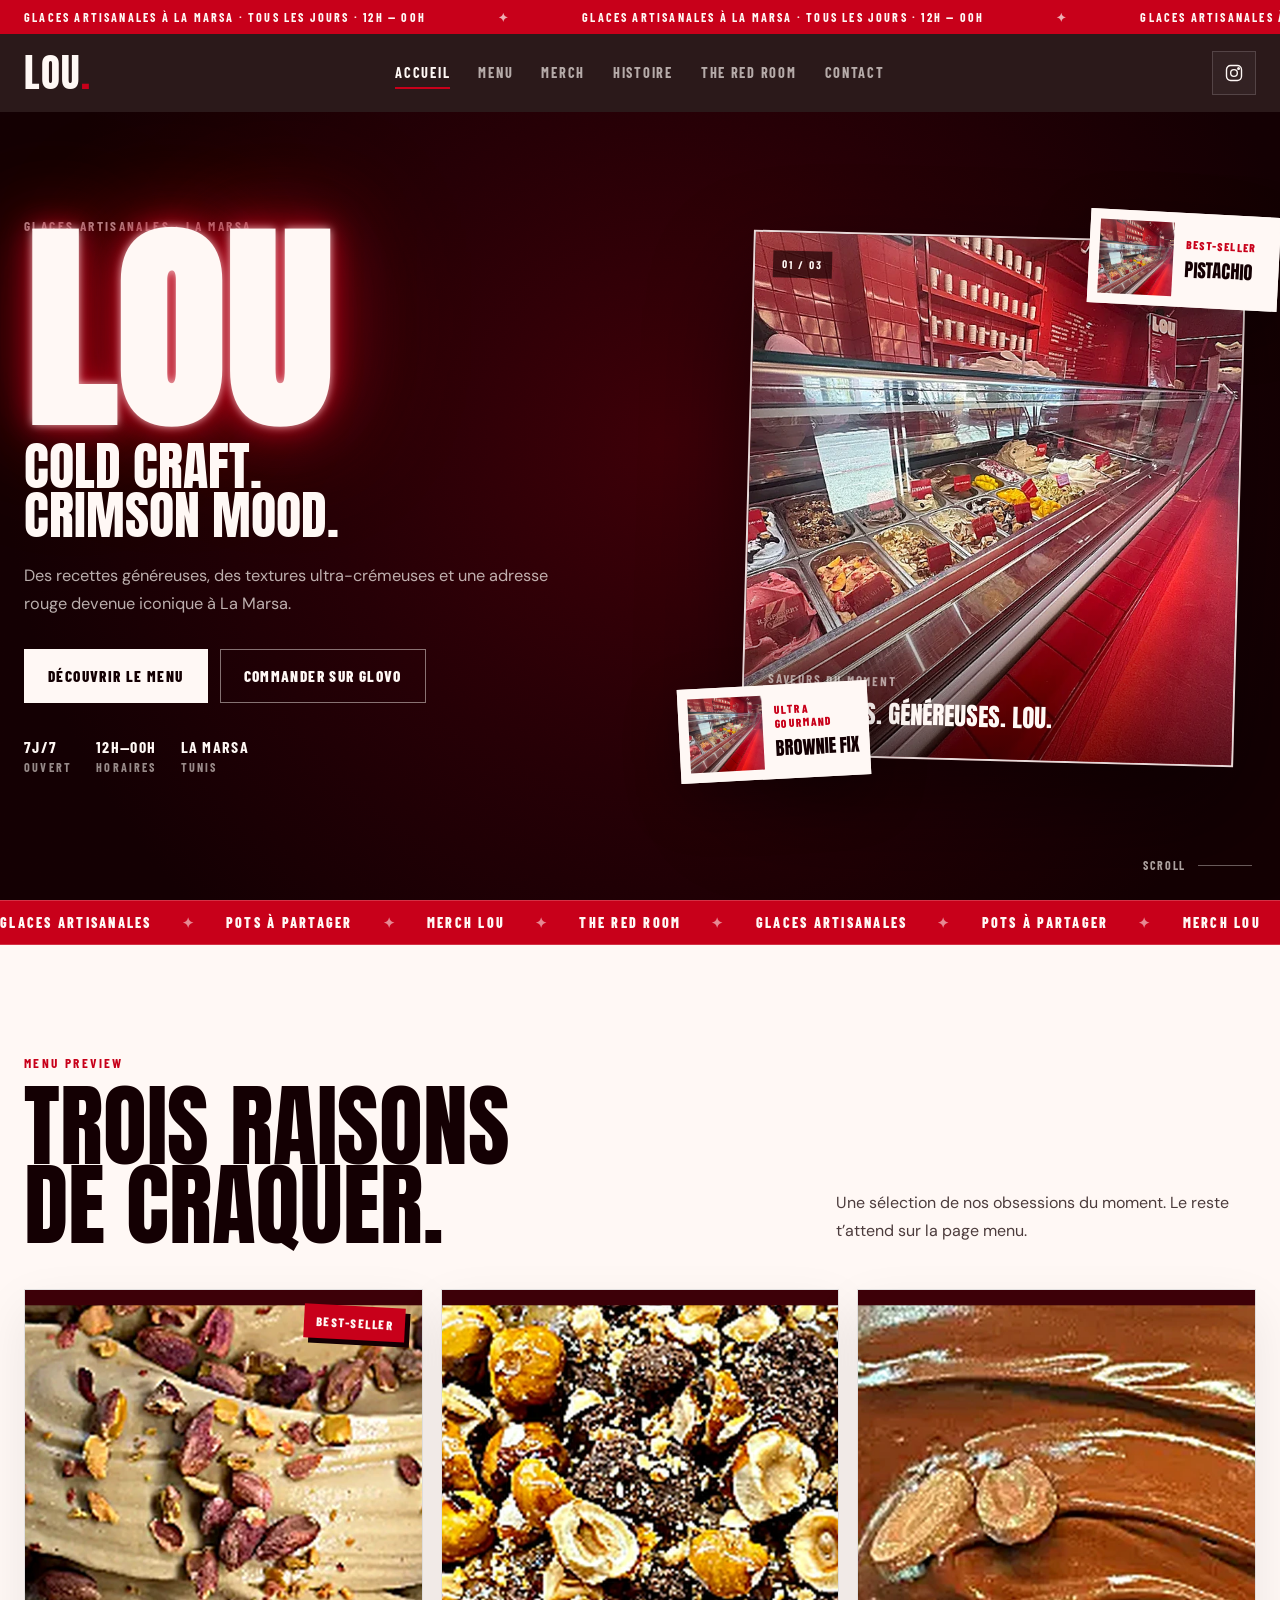
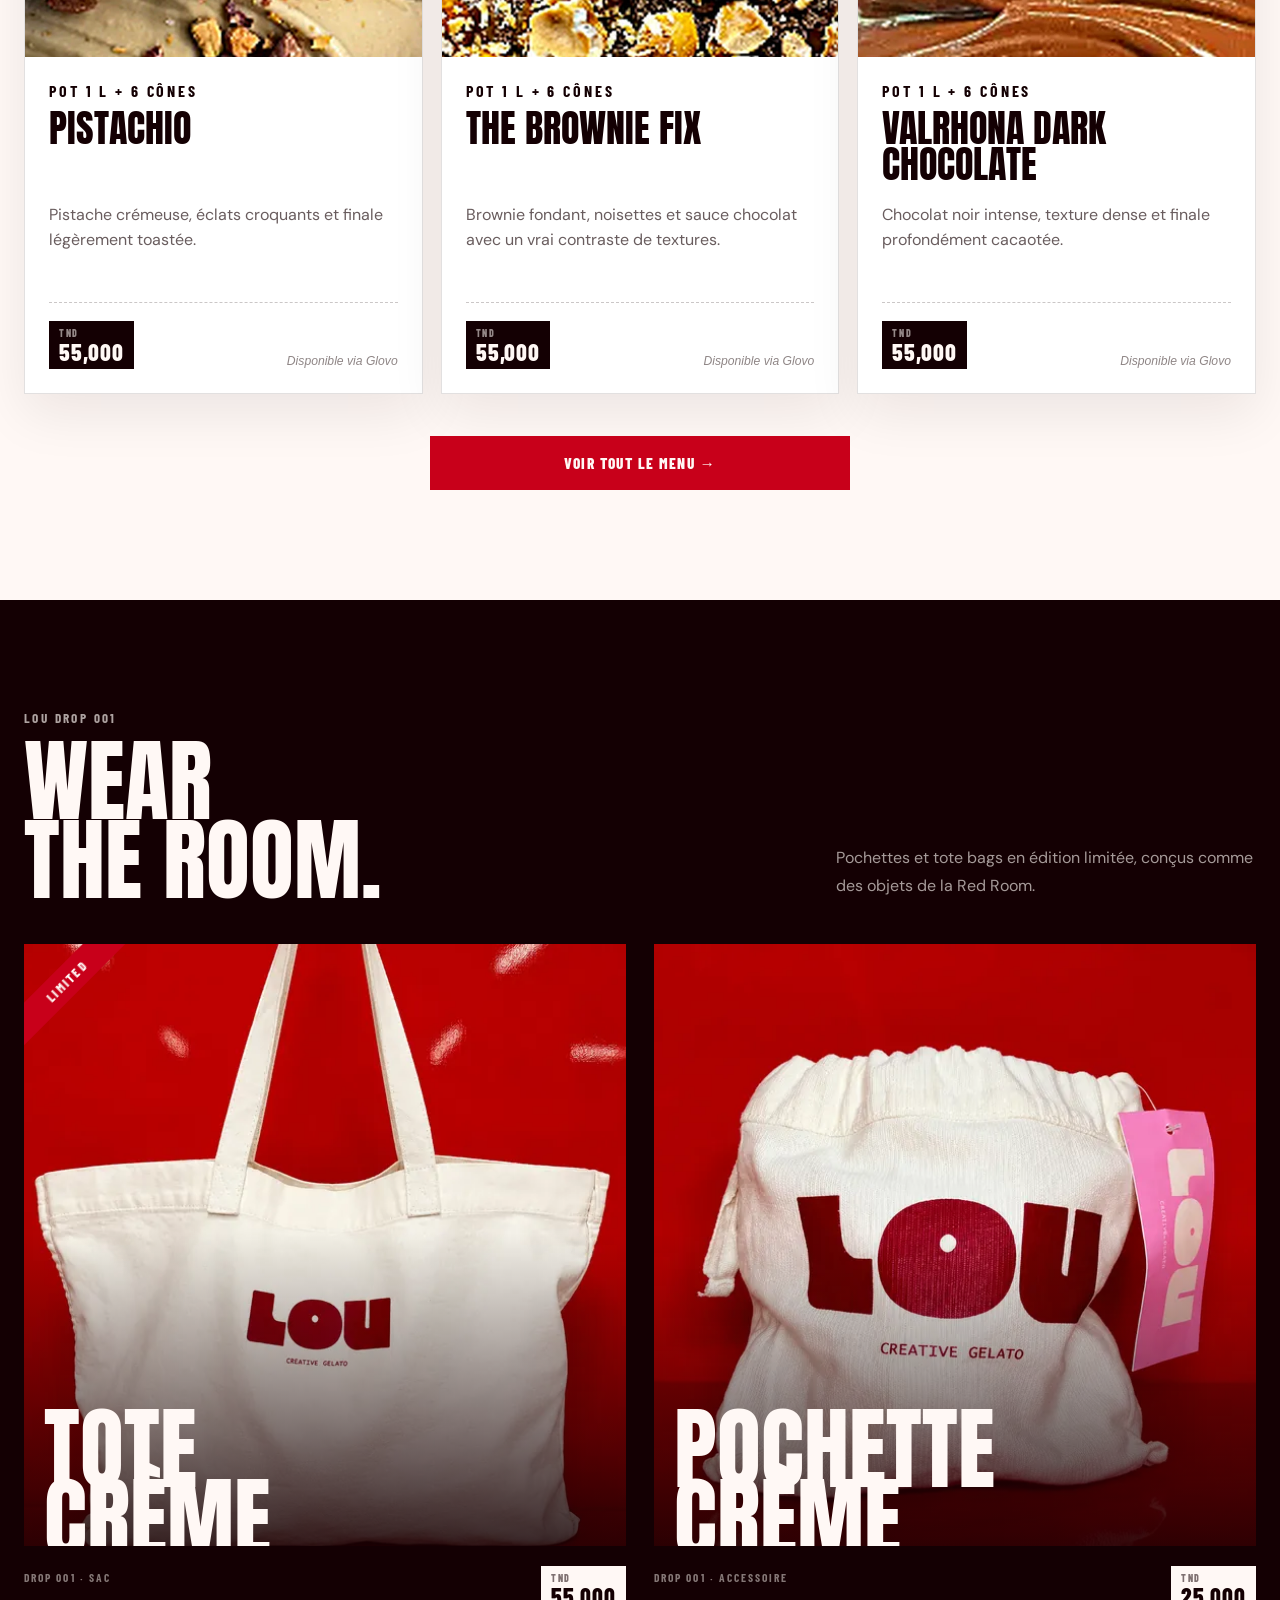
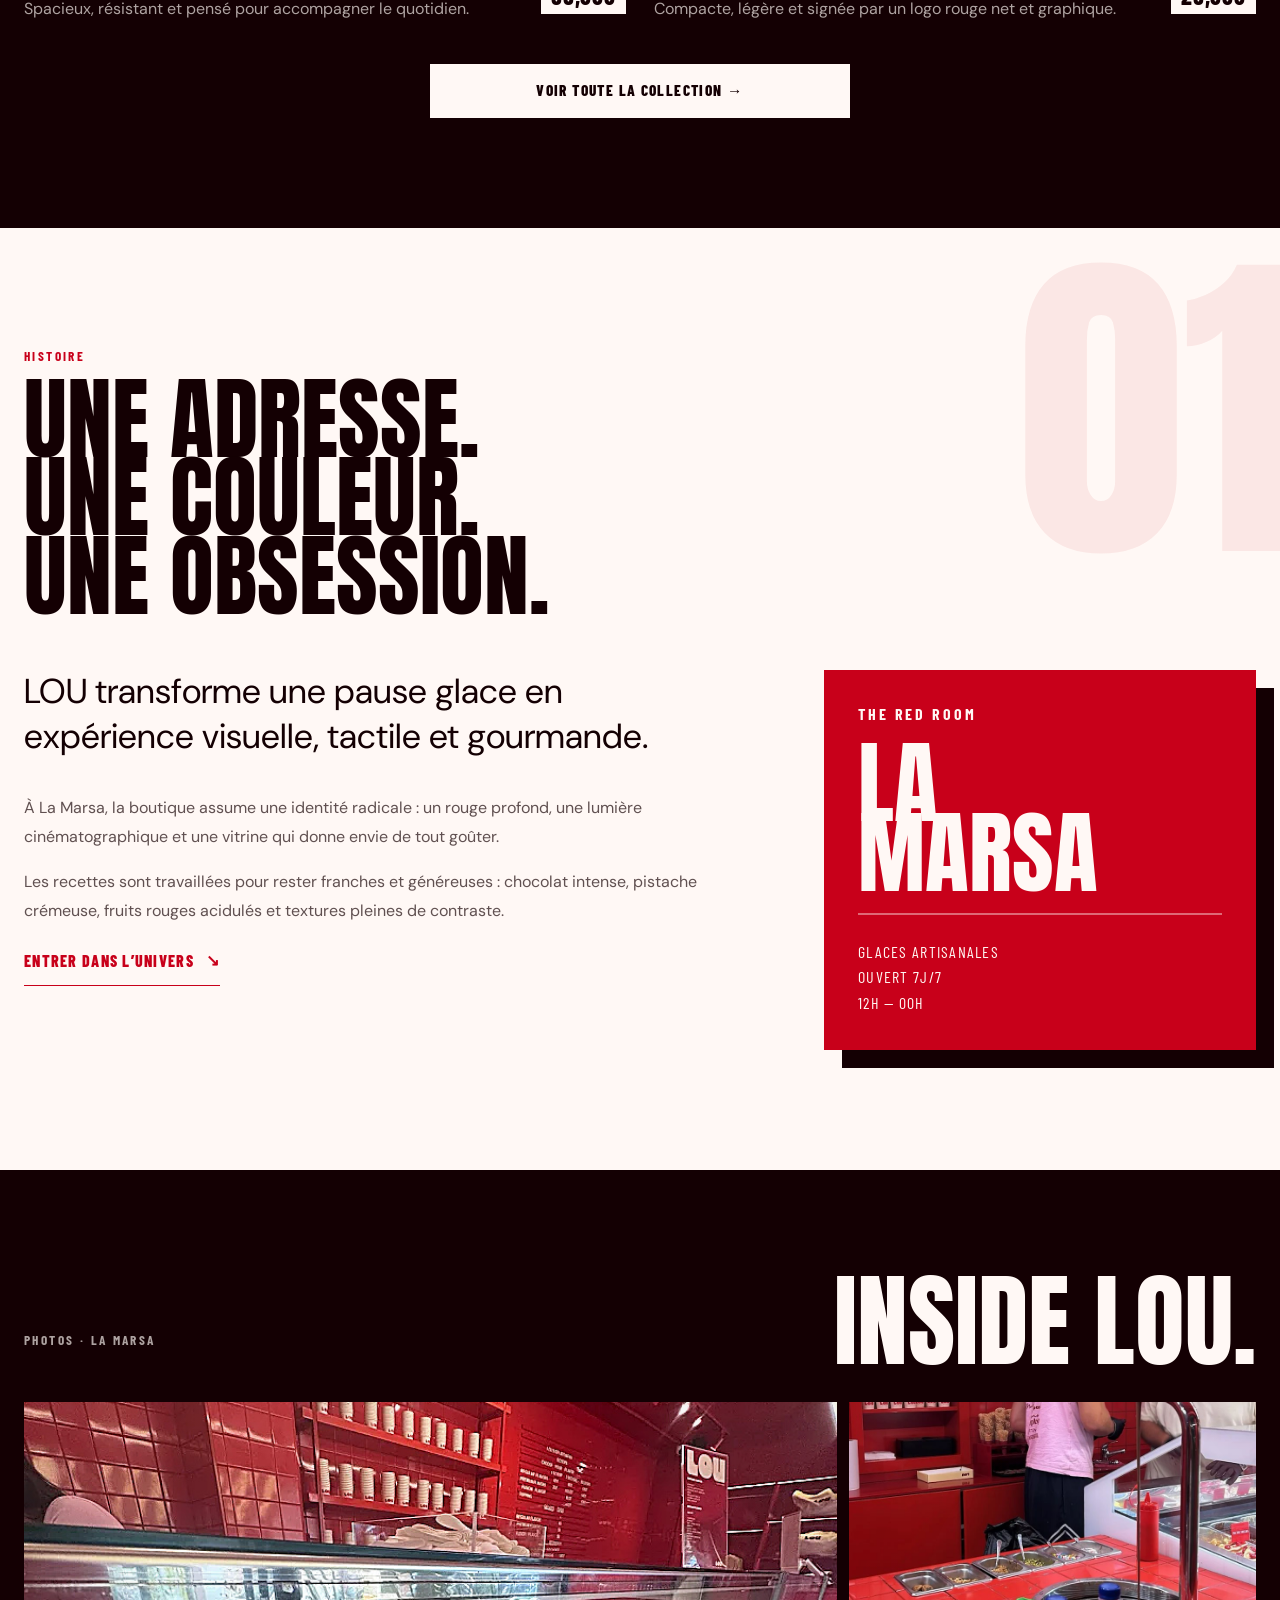
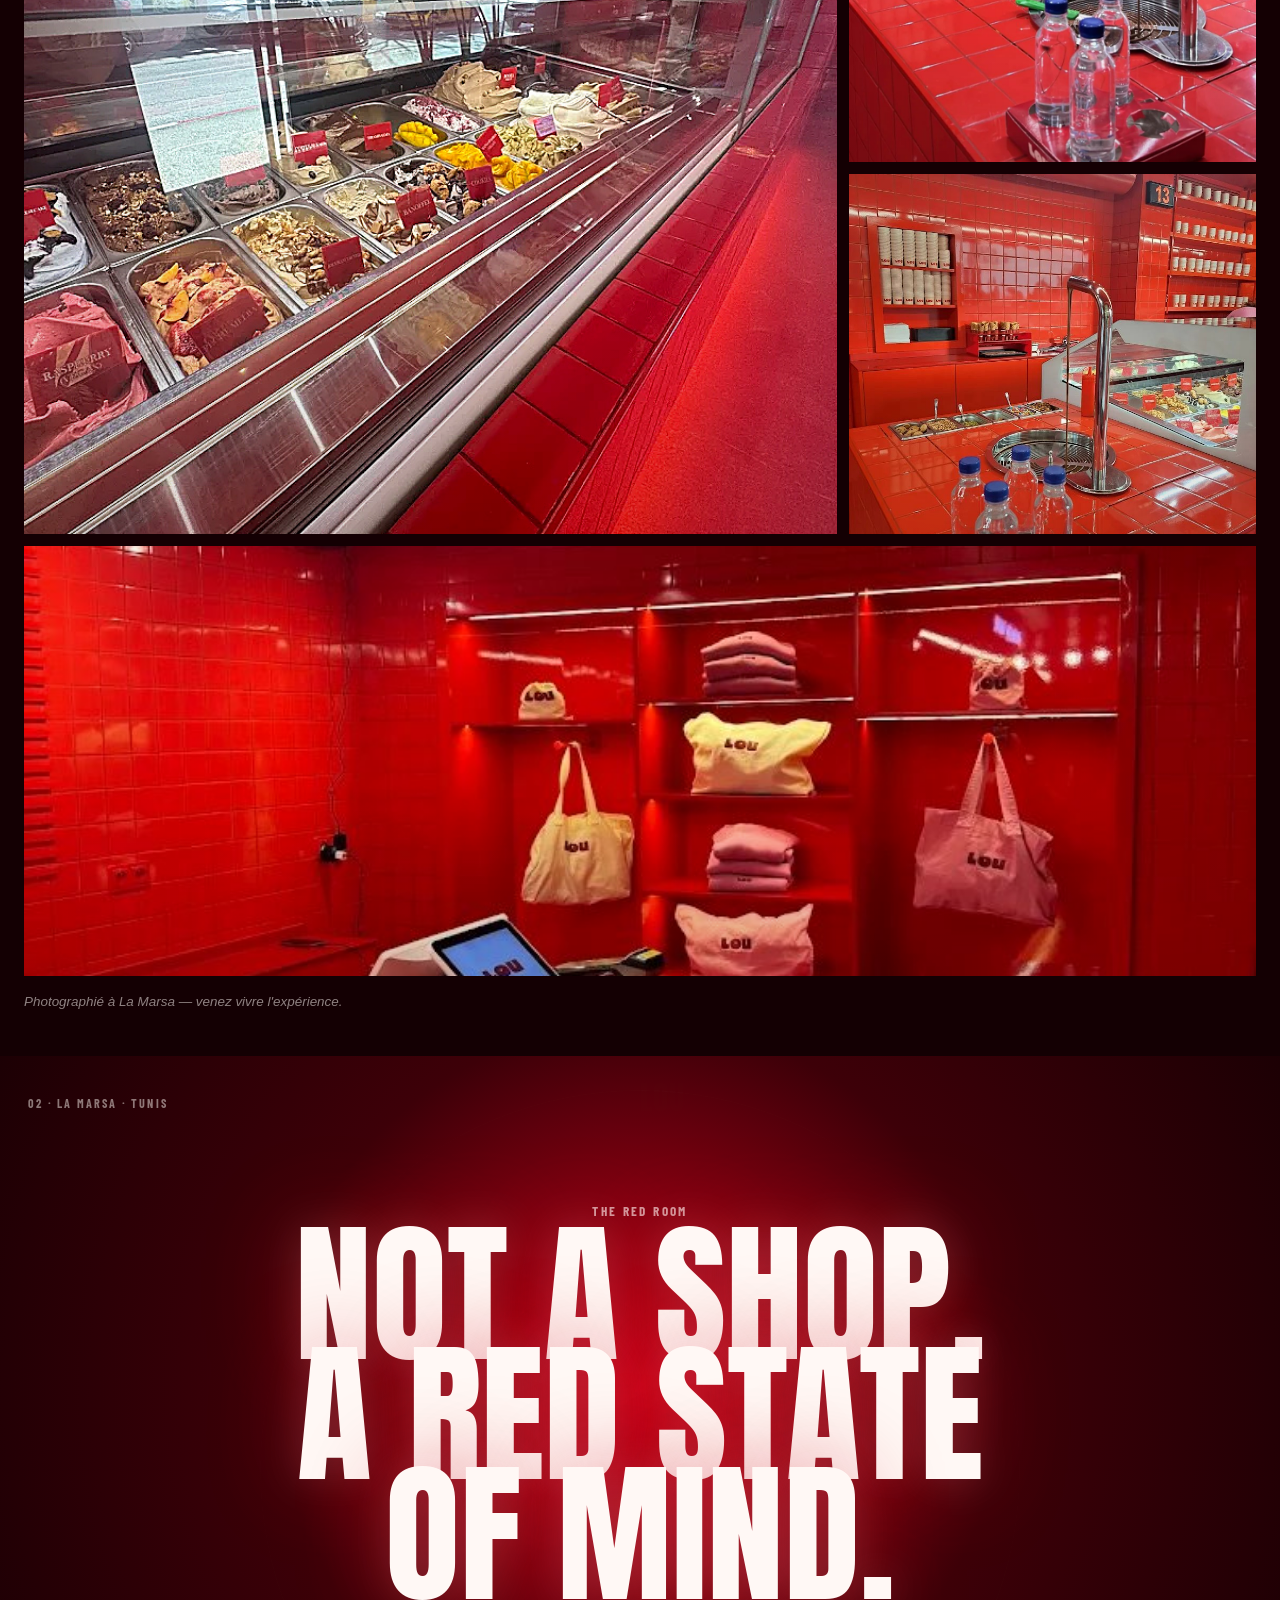
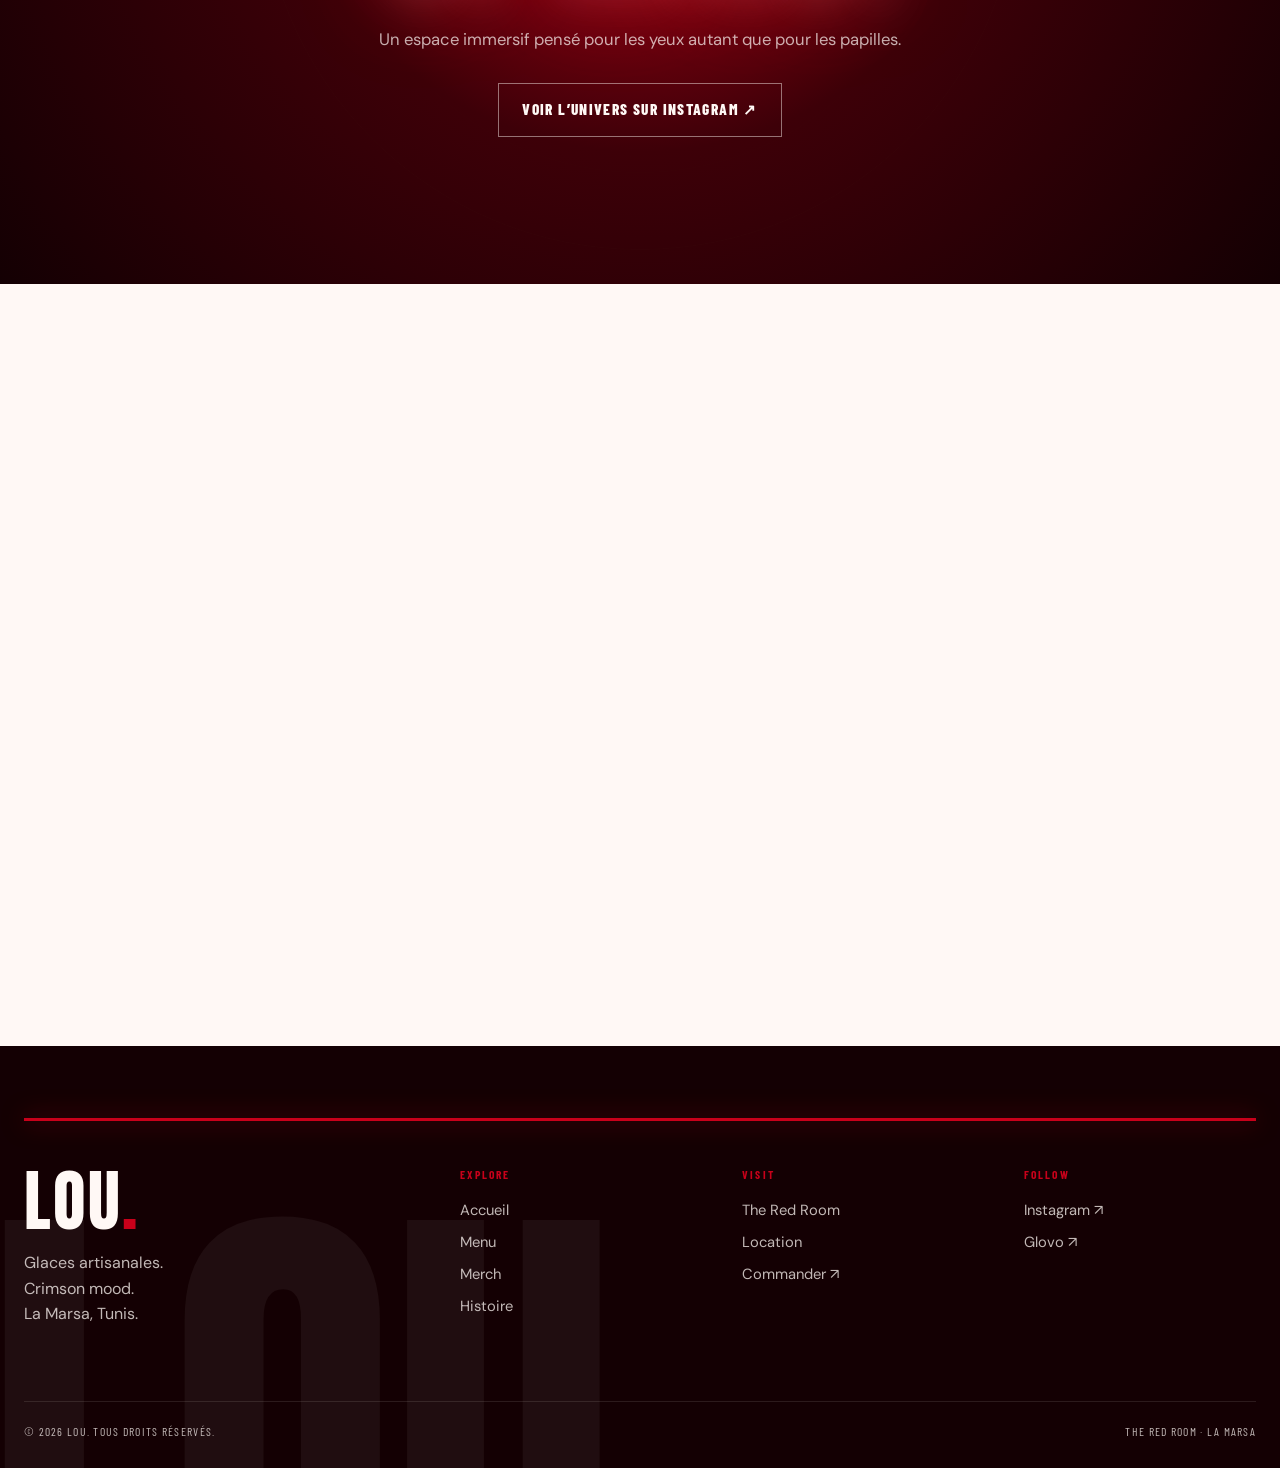
==== commit bf2a236d: "Add files via upload" ====
--- a/index.html
+++ b/index.html
@@ -3,7 +3,7 @@
 <html lang="fr">
 <head>
 <meta charset="utf-8"/>
-<meta content="width=device-width, initial-scale=1.0" name="viewport"/>
+<meta content="width=device-width, initial-scale=1.0" name="viewport"/><!-- MOBILE FIX: prime the split transition before first paint to avoid a flash --><script>try{if(sessionStorage.getItem('split-entering')==='true')document.documentElement.classList.add('split-entry-pending')}catch(e){}</script>
 <meta content="LOU — glaces artisanales, The Red Room et merch iconique à La Marsa, Tunis." name="description"/>
 <meta content="#140003" name="theme-color"/>
 <title>LOU — Glaces artisanales à La Marsa</title>
@@ -15,17 +15,13 @@
 <script defer="" src="script.js"></script>
 </head>
 <body class="page-home">
-<div id="split-overlay" aria-hidden="true">
+<!-- MOBILE FIX: GPU-accelerated split overlay; mobile timing is reduced in transitions.js --><div aria-hidden="true" id="split-overlay">
 <div class="split-top"></div>
 <div class="split-bottom"></div>
 <div class="split-logo">LOU<span>.</span></div>
 </div>
-<div aria-label="Informations pratiques" class="announcement">
-<div class="announcement-track">
-<span>GLACES ARTISANALES À LA MARSA · TOUS LES JOURS · 12H — 00H</span>
-<span aria-hidden="true">GLACES ARTISANALES À LA MARSA · TOUS LES JOURS · 12H — 00H</span>
-<span aria-hidden="true">GLACES ARTISANALES À LA MARSA · TOUS LES JOURS · 12H — 00H</span>
-</div>
+<!-- MOBILE FIX: compact announcement copy prevents wrapping on narrow screens --><div aria-label="Informations pratiques" class="announcement">
+<div class="announcement-track"><span class="announcement-desktop">GLACES ARTISANALES À LA MARSA · TOUS LES JOURS · 12H — 00H</span><span aria-hidden="true" class="announcement-desktop">GLACES ARTISANALES À LA MARSA · TOUS LES JOURS · 12H — 00H</span><span aria-hidden="true" class="announcement-desktop">GLACES ARTISANALES À LA MARSA · TOUS LES JOURS · 12H — 00H</span><span class="announcement-mobile">LOU LA MARSA · 7J/7 · 12H—00H</span></div>
 </div>
 <header class="site-header" id="siteHeader">
 <a aria-label="Accueil LOU" class="brand" href="index.html">LOU<span>.</span></a>
@@ -43,7 +39,7 @@
 </a>
 <button aria-controls="mobileMenu" aria-expanded="false" aria-label="Ouvrir le menu" class="menu-toggle" id="menuToggle" type="button"><span></span><span></span></button>
 </div>
-<nav aria-label="Navigation mobile" class="mobile-menu" id="mobileMenu">
+<!-- MOBILE FIX: full-screen mobile navigation; state managed in script.js --><nav aria-hidden="true" aria-label="Navigation mobile" class="mobile-menu" id="mobileMenu">
 <a data-nav="home" href="index.html">Accueil</a>
 <a data-nav="menu" href="menu.html">Menu</a>
 <a data-nav="merch" href="merch.html">Merch</a>
@@ -74,8 +70,8 @@
 <span class="hero-image-index">01 / 03</span>
 <div class="hero-image-caption"><span>Saveurs du moment</span><strong>Crémeuses. Généreuses. LOU.</strong></div>
 </div>
-<article class="hero-floating-card hero-floating-card-top"><img alt="Intérieur rouge de LOU à La Marsa" class="hero-side-photo hero-side-photo-right" decoding="async" fetchpriority="high" height="1024" loading="eager" src="images/inside-1.jpg" width="765"/><div><span>Best-seller</span><strong>Pistachio</strong></div></article>
-<article class="hero-floating-card hero-floating-card-bottom"><img alt="Vitrine et intérieur de LOU à La Marsa" class="hero-side-photo hero-side-photo-left" decoding="async" fetchpriority="high" height="1024" loading="eager" src="images/inside-1.jpg" width="765"/><div><span>Ultra gourmand</span><strong>Brownie Fix</strong></div></article>
+<article class="hero-floating-card hero-floating-card-top"><img alt="Intérieur rouge de LOU à La Marsa" class="hero-side-photo hero-side-photo-right" decoding="async" fetchpriority="low" height="1024" loading="lazy" src="images/inside-1.jpg" width="765"/><div><span>Best-seller</span><strong>Pistachio</strong></div></article>
+<article class="hero-floating-card hero-floating-card-bottom"><img alt="Vitrine et intérieur de LOU à La Marsa" class="hero-side-photo hero-side-photo-left" decoding="async" fetchpriority="low" height="1024" loading="lazy" src="images/inside-1.jpg" width="765"/><div><span>Ultra gourmand</span><strong>Brownie Fix</strong></div></article>
 </div>
 </div>
 <a aria-label="Découvrir la suite" class="hero-scroll" href="#menu-preview"><span>Scroll</span><i></i></a>
@@ -174,7 +170,6 @@
 </div>
 <div class="footer-bottom container"><span>© 2026 LOU. Tous droits réservés.</span><span>THE RED ROOM · LA MARSA</span></div>
 </footer>
-
-<script src="transitions.js" defer></script>
-</body>
+<script defer="" src="transitions.js"></script>
+<!-- MOBILE FIX: responsive layout, touch targets, overflow and image loading audited for 320–768px --></body>
 </html>
--- a/style.css
+++ b/style.css
@@ -512,7 +512,6 @@
 .merch-drop-copy { display: grid; grid-template-columns: 1fr auto; gap: 18px; align-items: end; padding: 22px 0 14px; border-bottom: 1px solid rgba(255,248,245,.14); }
 .merch-drop-copy > div > p:last-child { max-width: 520px; margin: 9px 0 0; color: rgba(255,248,245,.62); line-height: 1.65; }
 .merch-drop-copy .utility-label { margin: 0; color: rgba(255,248,245,.42); font-size: .74rem; }
-.merch-drop-copy 
 .instagram-order-cta { margin-top: 110px; padding: clamp(42px,7vw,90px); text-align: center; background: var(--red); }
 .instagram-order-cta .utility-label { color: rgba(255,248,245,.66); }
 .instagram-order-cta h2 { margin: 18px 0; font-family: var(--display); font-size: clamp(4rem,8vw,8rem); font-weight: 400; line-height: .85; text-transform: uppercase; }
@@ -645,9 +644,6 @@
 }
 
 
-  to { opacity: 1; }
-}
-
 @media (max-width: 920px), (pointer: coarse) {
   html { scroll-behavior: auto; }
 .site-header,
@@ -1275,3 +1271,678 @@
     min-width: 0;
   }
 }
+
+
+/* ==========================================================
+   MOBILE FIX: FULL RESPONSIVE AUDIT — 320px TO 768px
+   These overrides preserve the desktop art direction while
+   preventing horizontal overflow, cramped controls and jank.
+   ========================================================== */
+
+/* MOBILE FIX: global overflow and intrinsic media safety. */
+html,
+body {
+  width: 100%;
+  max-width: 100%;
+  overflow-x: hidden;
+}
+
+@supports (overflow: clip) {
+  html,
+  body { overflow-x: clip; }
+}
+
+html.menu-open {
+  overflow: hidden;
+  overscroll-behavior: none;
+}
+
+body.menu-open {
+  position: fixed;
+  left: 0;
+  right: 0;
+  width: 100%;
+  overflow: hidden;
+  overscroll-behavior: none;
+}
+
+main,
+header,
+footer,
+section {
+  min-width: 0;
+  max-width: 100%;
+}
+
+img,
+picture,
+svg,
+video,
+iframe {
+  max-width: 100%;
+}
+
+img {
+  height: auto;
+}
+
+/* Elements with deliberate crop boxes retain their controlled height. */
+.hero-image-frame img,
+.hero-floating-card img,
+.preview-media img,
+.merch-editorial-media img,
+.real-photo img,
+.menu-catalog-media img,
+.merch-drop-media img {
+  height: 100%;
+}
+
+.announcement-mobile { display: none; }
+
+/* MOBILE FIX: prevent a flash before the split-wipe entry animation starts. */
+html.split-entry-pending #split-overlay {
+  visibility: visible;
+  pointer-events: all;
+}
+
+html.split-entry-pending .split-top,
+html.split-entry-pending .split-bottom {
+  transform: translateY(0);
+}
+
+html.split-entry-pending {
+  overflow: hidden;
+}
+
+/* MOBILE FIX: every important small control has a reliable touch target. */
+.filter-button,
+.breadcrumb,
+.text-link,
+.menu-details-toggle {
+  min-height: 44px;
+}
+
+.menu-details-toggle {
+  width: 48px;
+  height: 48px;
+}
+
+@media (max-width: 920px) {
+  :root {
+    --container: min(760px, calc(100% - 34px));
+    --header-h: 70px;
+  }
+
+  body {
+    min-width: 320px;
+    font-size: 16px;
+  }
+
+  a,
+  button {
+    touch-action: manipulation;
+    -webkit-tap-highlight-color: rgba(200, 0, 26, .18);
+  }
+
+  html.menu-open .announcement {
+    z-index: 900;
+  }
+
+  /* MOBILE FIX: header remains unclipped and the overlay truly covers the viewport. */
+  .site-header {
+    grid-template-columns: minmax(0, 1fr) auto;
+    gap: 12px;
+    min-height: var(--header-h);
+    padding: 10px 17px;
+  }
+
+  .brand,
+  .header-actions {
+    position: relative;
+    z-index: 1002;
+  }
+
+  .brand {
+    min-height: 44px;
+    display: inline-flex;
+    align-items: center;
+    font-size: clamp(2rem, 8vw, 2.35rem);
+  }
+
+  .header-actions {
+    flex: 0 0 auto;
+  }
+
+  .icon-link,
+  .menu-toggle {
+    flex: 0 0 44px;
+  }
+
+  .mobile-menu {
+    inset: 0;
+    z-index: 999;
+    min-height: 100vh;
+    min-height: 100dvh;
+    max-height: 100dvh;
+    padding: calc(var(--announcement-h) + var(--header-h) + 18px) 20px 24px;
+    overflow-y: auto;
+    overscroll-behavior: contain;
+    -webkit-overflow-scrolling: touch;
+    visibility: hidden;
+  }
+
+  .site-header.is-scrolled .mobile-menu {
+    padding-top: calc(var(--header-h) + 18px);
+  }
+
+  .mobile-menu.is-open {
+    visibility: visible;
+  }
+
+  .mobile-menu a {
+    min-height: 52px;
+    display: flex;
+    align-items: center;
+    padding: 11px 0;
+    font-size: clamp(1.75rem, 7.5vw, 2.2rem);
+    line-height: 1;
+  }
+
+  .mobile-menu .mobile-menu-cta {
+    min-height: 54px;
+    justify-content: center;
+    padding: 14px 18px;
+    font-size: 1rem;
+    line-height: 1.25;
+  }
+
+  /* MOBILE FIX: center hero only; decorative side cards cannot overlap or overflow. */
+  .hero-inner {
+    grid-template-columns: minmax(0, 1fr);
+    gap: 42px;
+    padding: 54px 0 72px;
+  }
+
+  .hero-copy,
+  .hero-visual {
+    min-width: 0;
+    max-width: 100%;
+  }
+
+  .hero-logo {
+    max-width: 100%;
+    font-size: clamp(6.2rem, 31vw, 10rem);
+    overflow-wrap: normal;
+  }
+
+  .hero-tagline {
+    font-size: clamp(2.2rem, 9vw, 3.6rem);
+  }
+
+  .hero-description,
+  .heading-copy,
+  .catalog-intro > p,
+  .story-copy p,
+  .red-room-copy > p:not(.eyebrow),
+  .location-list strong,
+  .menu-catalog-copy > p:not(.menu-card-kicker),
+  .merch-drop-copy > div > p:last-child,
+  .instagram-order-cta p,
+  .glovo-menu-cta-copy p,
+  .footer-intro p,
+  .footer-column a {
+    font-size: 1rem;
+  }
+
+  .hero-floating-card {
+    display: none;
+  }
+
+  .hero-visual {
+    min-height: 0;
+    height: clamp(360px, 92vw, 560px);
+  }
+
+  .hero-image-frame {
+    inset: 0;
+    transform: none;
+  }
+
+  .hero-image-caption {
+    left: 18px;
+    right: 18px;
+    bottom: 18px;
+  }
+
+  .hero-image-caption strong {
+    font-size: clamp(1.25rem, 5vw, 1.65rem);
+  }
+
+  /* MOBILE FIX: compact but readable utility typography. */
+  .eyebrow,
+  .utility-label,
+  .hero-meta,
+  .hero-image-index,
+  .hero-image-caption span,
+  .menu-card-kicker,
+  .filter-label,
+  .page-hero-kicker,
+  .story-poster-label,
+  .red-room-index,
+  .footer-column > span,
+  .footer-bottom,
+  .merch-editorial-info span,
+  .merch-drop-copy .utility-label,
+  .drop-number,
+  .card-number,
+  .availability-note,
+  .real-photo-caption,
+  .limited-ribbon,
+  .breadcrumb {
+    font-size: .875rem;
+  }
+
+  .availability-note {
+    max-width: 180px;
+    line-height: 1.45;
+  }
+
+  /* MOBILE FIX: filters swipe horizontally without widening the page. */
+  .filter-bar-wrap {
+    max-width: 100%;
+    overflow: hidden;
+  }
+
+  .filter-bar {
+    width: 100%;
+    min-height: 68px;
+    gap: 8px;
+    padding: 10px 17px;
+    overflow-x: auto;
+    overflow-y: hidden;
+    overscroll-behavior-x: contain;
+    scroll-snap-type: x proximity;
+    -webkit-overflow-scrolling: touch;
+  }
+
+  .filter-button {
+    min-height: 44px;
+    padding: 10px 15px;
+    scroll-snap-align: start;
+    font-size: .875rem;
+  }
+
+  /* MOBILE FIX: tablet grids never exceed two columns. */
+  .page-menu .menu-catalog-grid {
+    grid-template-columns: repeat(2, minmax(0, 1fr));
+    gap: 18px;
+  }
+
+  .menu-catalog-card,
+  .merch-drop-card,
+  .preview-card,
+  .merch-editorial-card {
+    min-width: 0;
+    max-width: 100%;
+  }
+
+  .menu-catalog-copy {
+    padding: 22px;
+  }
+
+  .menu-catalog-copy h3 {
+    font-size: clamp(2rem, 6.8vw, 3.2rem);
+    overflow-wrap: anywhere;
+  }
+
+  .menu-card-detail {
+    padding: 28px 24px;
+  }
+
+  .menu-card-detail p {
+    max-width: calc(100% - 34px);
+    font-size: 1rem;
+  }
+
+  .merch-catalog-grid {
+    grid-template-columns: minmax(0, 1fr);
+    gap: 42px;
+  }
+
+  .merch-drop-media,
+  .merch-editorial-media,
+  .menu-catalog-media,
+  .preview-media {
+    width: 100%;
+  }
+
+  .merch-drop-media h2 {
+    max-width: calc(100% - 32px);
+    font-size: clamp(3.6rem, 12vw, 6.5rem);
+    overflow-wrap: anywhere;
+  }
+
+  .merch-drop-copy {
+    gap: 14px;
+  }
+
+  .instagram-order-cta {
+    width: var(--container);
+    margin-inline: auto;
+  }
+
+  /* MOBILE FIX: oversized decorative words are clipped by their own sections. */
+  .page-hero,
+  .story-section,
+  .site-footer {
+    overflow: hidden;
+  }
+
+  .page-hero-watermark,
+  .footer-watermark,
+  .story-number {
+    max-width: none;
+    pointer-events: none;
+  }
+
+  /* MOBILE FIX: footer links are comfortably tappable. */
+  .footer-column {
+    gap: 4px;
+  }
+
+  .footer-column a,
+  .footer-brand,
+  .breadcrumb,
+  .text-link {
+    min-height: 44px;
+    display: inline-flex;
+    align-items: center;
+  }
+
+  .footer-bottom {
+    line-height: 1.55;
+  }
+
+  /* MOBILE FIX: expensive hover transforms are removed on touch devices. */
+  .preview-card:hover,
+  .menu-catalog-card:hover,
+  .merch-drop-card:hover,
+  .merch-editorial-card:hover {
+    transform: none;
+  }
+}
+
+@media (max-width: 680px) {
+  :root {
+    --container: min(520px, calc(100% - 34px));
+  }
+
+  /* MOBILE FIX: concise announcement fits 320–480px without clipping. */
+  .announcement-track {
+    width: 100%;
+    min-width: 0;
+    justify-content: center;
+    gap: 0;
+    padding: 0 10px;
+    animation: none;
+  }
+
+  .announcement-desktop { display: none; }
+  .announcement-mobile {
+    display: block;
+    max-width: 100%;
+    font-size: .66rem;
+    line-height: 1;
+    letter-spacing: .075em;
+    white-space: nowrap;
+  }
+
+  .announcement-track span::after { display: none; }
+
+  .site-header {
+    padding-inline: 14px;
+  }
+
+  .hero-inner {
+    gap: 34px;
+    padding: 46px 0 64px;
+  }
+
+  .hero-logo {
+    font-size: clamp(5.8rem, 31vw, 8rem);
+  }
+
+  /* MOBILE FIX: primary CTAs stack and fill the available width. */
+  .hero-actions {
+    display: grid;
+    grid-template-columns: minmax(0, 1fr);
+    gap: 12px;
+  }
+
+  .hero-actions .button,
+  .location-actions .button,
+  .catalog-cta .button,
+  .section-cta .button,
+  .instagram-order-cta .button,
+  .glovo-menu-button {
+    width: 100%;
+    min-width: 0;
+  }
+
+  .hero-meta {
+    display: grid;
+    grid-template-columns: repeat(3, minmax(0, 1fr));
+    gap: 8px;
+  }
+
+  .hero-meta span {
+    min-width: 0;
+  }
+
+  .hero-meta b {
+    font-size: .92rem;
+  }
+
+  .hero-visual {
+    height: clamp(340px, 112vw, 430px);
+  }
+
+  .section-heading,
+  .catalog-intro,
+  .story-content,
+  .location-section,
+  .glovo-menu-cta-inner {
+    grid-template-columns: minmax(0, 1fr);
+  }
+
+  .section-heading h2,
+  .story-heading h2,
+  .catalog-intro h2 {
+    font-size: clamp(3.05rem, 15vw, 5rem);
+  }
+
+  .preview-section,
+  .story-section,
+  .catalog-section {
+    padding-block: 64px;
+  }
+
+  .preview-grid,
+  .merch-preview-grid,
+  .page-menu .menu-catalog-grid,
+  .merch-catalog-grid,
+  .footer-grid {
+    grid-template-columns: minmax(0, 1fr);
+  }
+
+  .preview-media {
+    aspect-ratio: 1.08;
+  }
+
+  .preview-card-copy,
+  .menu-catalog-copy {
+    padding: 20px;
+  }
+
+  .preview-card-bottom,
+  .menu-catalog-bottom {
+    gap: 12px;
+  }
+
+  .price-tag {
+    flex: 0 0 auto;
+  }
+
+  .availability-note {
+    max-width: 145px;
+    margin-left: 0;
+    text-align: right;
+  }
+
+  .page-menu .page-hero,
+  .page-merch .page-hero {
+    min-height: 390px;
+    padding-inline: 17px;
+  }
+
+  .page-menu .page-hero-content,
+  .page-merch .page-hero > p:last-child {
+    max-width: 100%;
+  }
+
+  .page-hero-watermark {
+    font-size: clamp(9rem, 52vw, 14rem);
+  }
+
+  .page-menu .page-hero-content h1 {
+    font-size: clamp(3.8rem, 20vw, 6rem);
+  }
+
+  .page-merch .page-hero::after {
+    font-size: clamp(4.5rem, 22vw, 7rem);
+  }
+
+  .page-hero-description-strip {
+    padding-inline: 17px;
+  }
+
+  .filter-bar {
+    padding-inline: 17px;
+  }
+
+  .menu-catalog-copy h3 {
+    min-height: auto;
+    font-size: clamp(2rem, 11vw, 3.35rem);
+  }
+
+  .menu-catalog-copy > p:not(.menu-card-kicker) {
+    min-height: auto;
+  }
+
+  .merch-drop-media h2 {
+    font-size: clamp(3.1rem, 16vw, 4.7rem);
+  }
+
+  .merch-drop-copy {
+    grid-template-columns: minmax(0, 1fr);
+  }
+
+  .instagram-order-cta {
+    padding: 42px 20px;
+  }
+
+  .instagram-order-cta h2 {
+    font-size: clamp(3rem, 15vw, 5rem);
+  }
+
+  .location-card {
+    padding: 58px 20px;
+  }
+
+  .location-list > div {
+    grid-template-columns: 82px minmax(0, 1fr);
+    gap: 14px;
+  }
+
+  .real-photos-heading {
+    width: var(--container);
+  }
+
+  .real-photo-grid {
+    width: 100%;
+    gap: 0;
+  }
+
+  .real-photo {
+    max-width: 100%;
+  }
+
+  .real-photo img {
+    width: 100%;
+    height: auto;
+  }
+
+  .footer-grid {
+    gap: 30px;
+  }
+
+  .footer-bottom {
+    gap: 12px;
+  }
+}
+
+@media (max-width: 360px) {
+  /* MOBILE FIX: final guardrail for very narrow 320–360px screens. */
+  :root { --container: calc(100% - 28px); }
+
+  .announcement-mobile {
+    font-size: .61rem;
+    letter-spacing: .05em;
+  }
+
+  .site-header {
+    padding-inline: 12px;
+  }
+
+  .brand {
+    font-size: 1.95rem;
+  }
+
+  .hero-logo {
+    font-size: clamp(5.3rem, 30vw, 6.5rem);
+  }
+
+  .hero-tagline {
+    font-size: 2rem;
+  }
+
+  .hero-meta {
+    grid-template-columns: 1fr;
+  }
+
+  .hero-meta span {
+    grid-template-columns: auto 1fr;
+    align-items: baseline;
+    gap: 10px;
+  }
+
+  .filter-bar {
+    padding-inline: 14px;
+  }
+
+  .menu-catalog-copy,
+  .preview-card-copy {
+    padding: 18px;
+  }
+
+  .menu-catalog-bottom,
+  .preview-card-bottom {
+    align-items: flex-start;
+    flex-direction: column;
+  }
+
+  .availability-note {
+    max-width: none;
+    text-align: left;
+  }
+}
